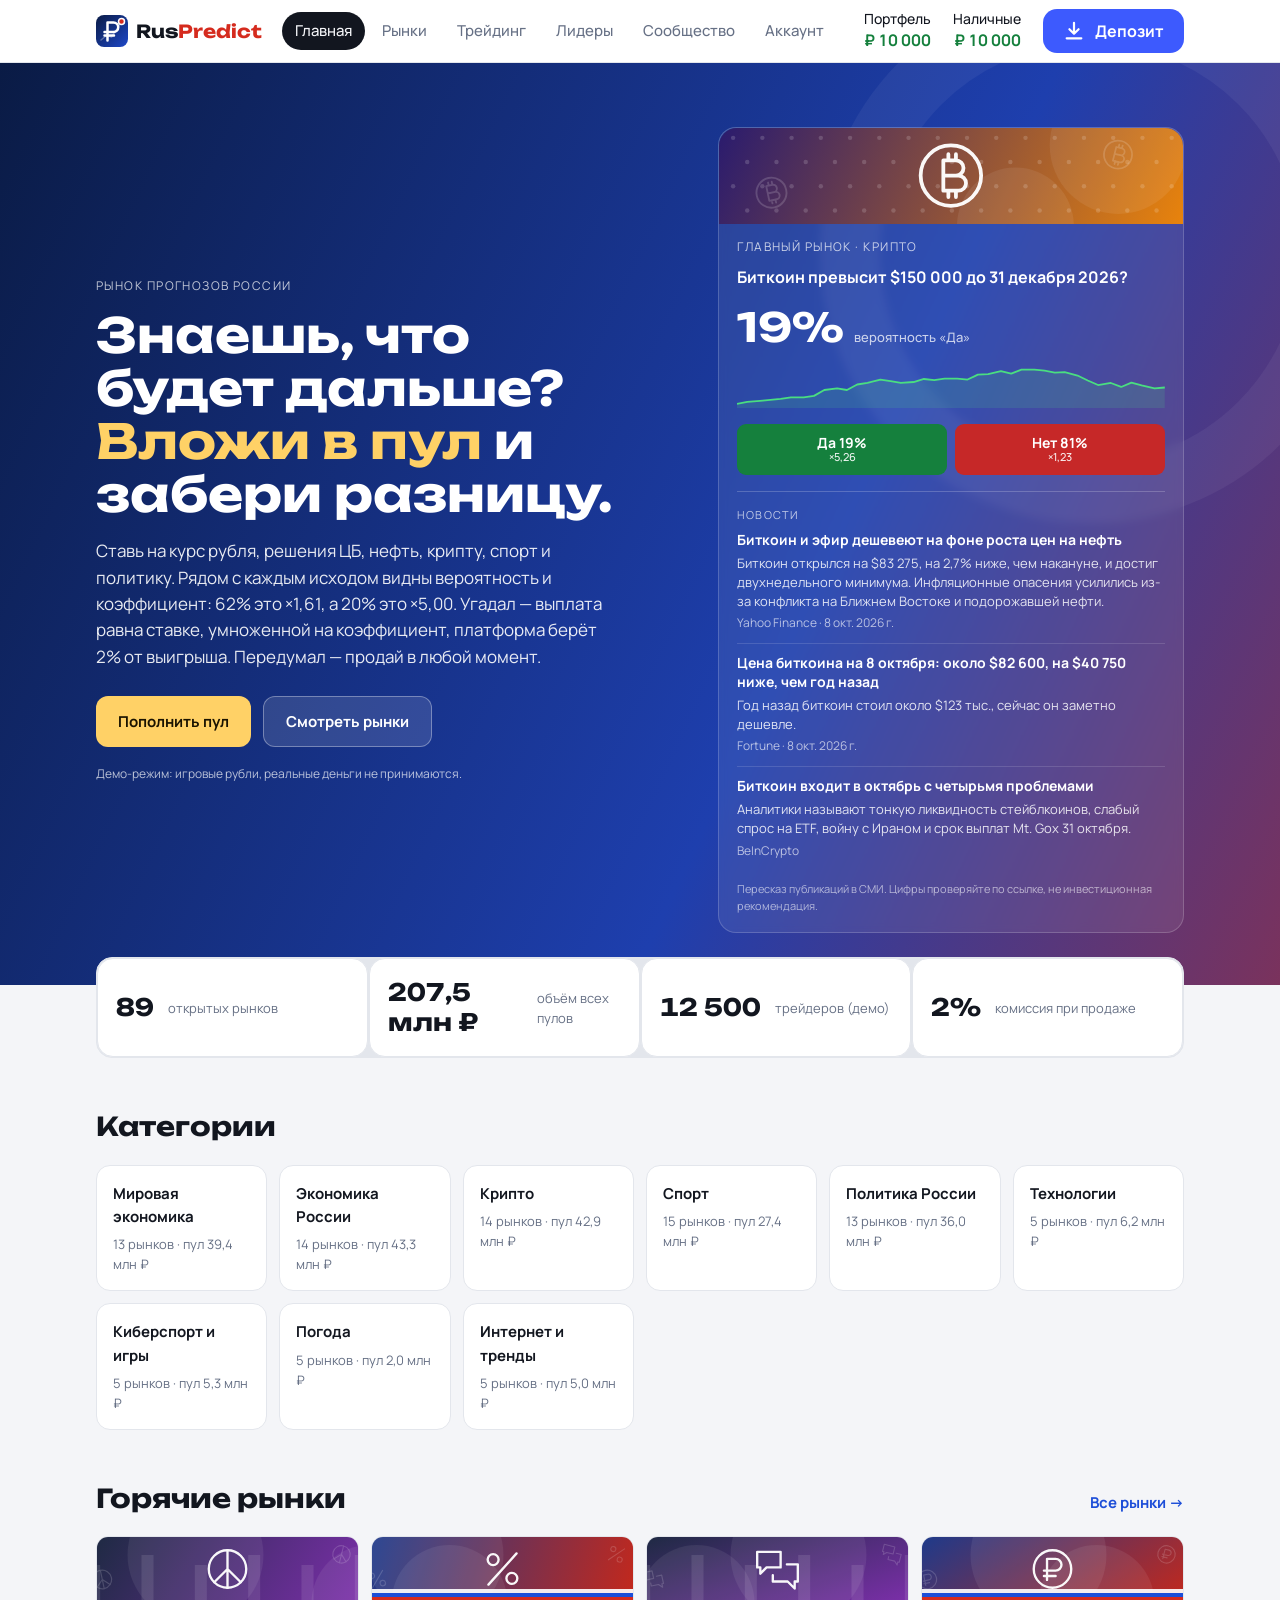
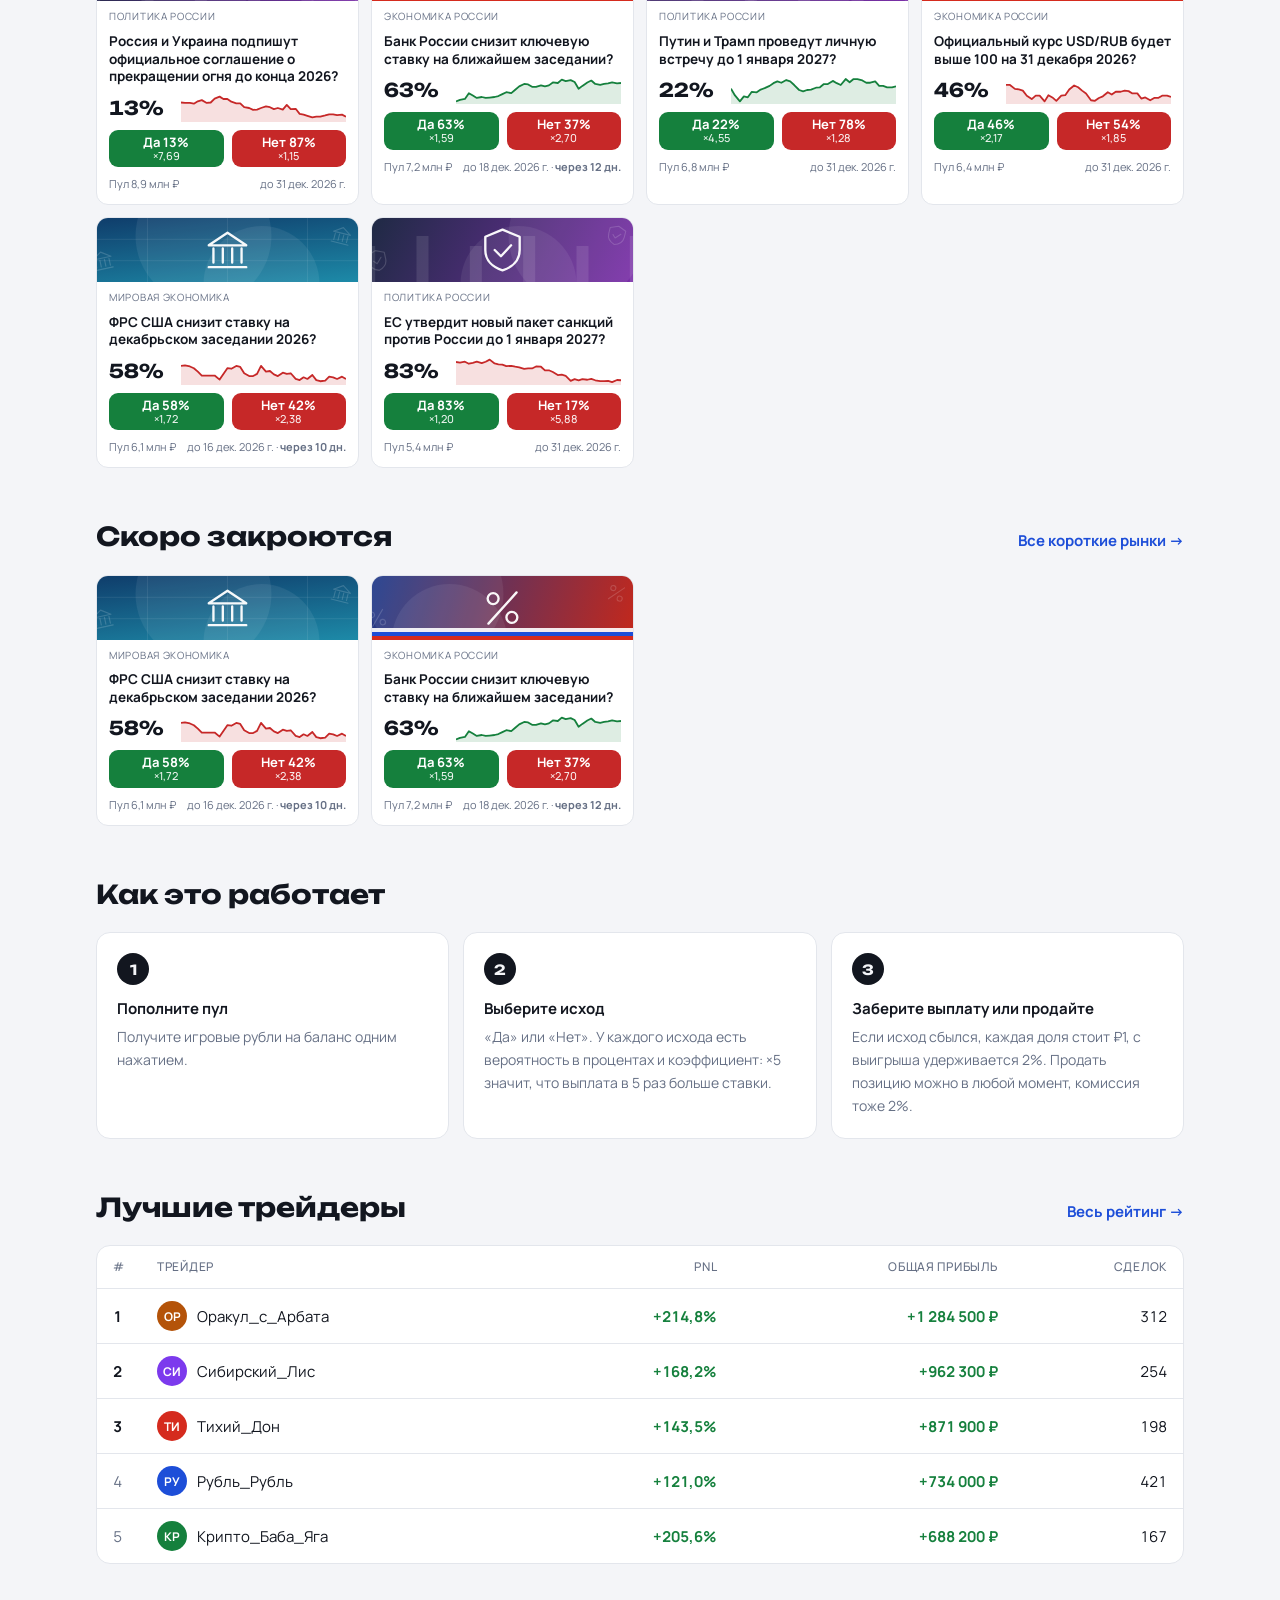
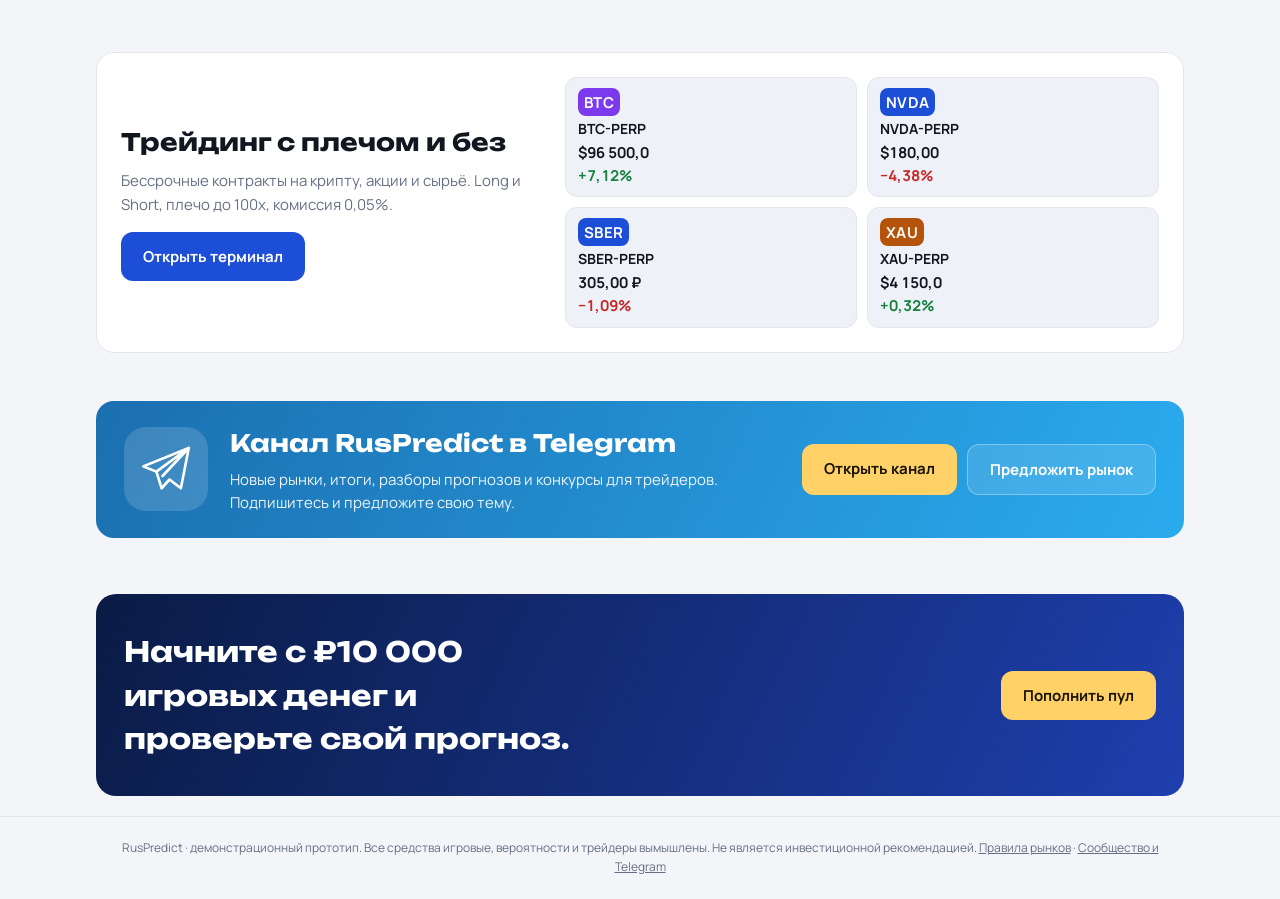
==== index.html @ 9a4bdf92 "Header: portfolio and cash stats with a blue Deposit button Co-Authored-By: Claude Sonnet 5.5 <norep" ====
<!doctype html>
<html lang="ru">
<head>
  <meta charset="utf-8">
  <meta name="viewport" content="width=device-width, initial-scale=1">
  <title>RusPredict — рынок прогнозов</title>
  <link rel="icon" type="image/svg+xml" href="assets/logo-mark.svg">
  <link rel="preconnect" href="https://fonts.googleapis.com">
  <link rel="stylesheet" href="https://fonts.googleapis.com/css2?family=Manrope:wght@400;500;700&family=Unbounded:wght@500;700&display=swap">
  <link rel="stylesheet" href="styles.css">
</head>
<body>
  <header class="topbar">
    <div class="wrap bar">
      <a class="logo" href="#home"><svg class="logo-svg" viewBox="0 0 64 64" aria-hidden="true"><defs><linearGradient id="lg1" x1="0" y1="0" x2="1" y2="1"><stop offset="0" stop-color="#0a1b45"/><stop offset="1" stop-color="#1e48c8"/></linearGradient></defs>   <rect width="64" height="64" rx="16" fill="url(#lg1)"/>   <path d="M10 50 22 40l9 4 11-16 9-15" fill="none" stroke="#fff" stroke-opacity=".3" stroke-width="3" stroke-linecap="round" stroke-linejoin="round"/>   <path d="M23 51V15h12a9.5 9.5 0 0 1 0 19H17M17 41h19" fill="none" stroke="#fff" stroke-width="5" stroke-linecap="round" stroke-linejoin="round"/>   <circle cx="51" cy="13" r="6" fill="#d52b1e" stroke="#fff" stroke-width="3"/></svg><span>Rus<b>Predict</b></span></a>
      <nav id="nav" class="nav" aria-label="Разделы">
        <a href="#home" data-r="home">Главная</a>
        <a href="#markets" data-r="markets">Рынки</a>
        <a href="#trade" data-r="trade">Трейдинг</a>
        <a href="#leaderboard" data-r="leaderboard">Лидеры</a>
        <a href="#community" data-r="community">Сообщество</a>
        <a href="#account" data-r="account">Аккаунт</a>
      </nav>
      <div class="wbox">
        <div class="wb wb-port"><small>Портфель</small><b id="portfolio">₽ 10 000</b></div>
        <div class="wb"><small>Наличные</small><b id="balance">₽ 10 000</b></div>
        <button class="dep-btn" id="wallet" title="Пополнить баланс: СБП или криптовалюта">
          <svg viewBox="0 0 24 24" width="22" height="22" fill="none" stroke="currentColor" stroke-width="2.4" stroke-linecap="round" stroke-linejoin="round" aria-hidden="true"><path d="M12 3v12m0 0-5-5m5 5 5-5M4 20h16"/></svg><span>Депозит</span>
        </button>
      </div>
    </div>
  </header>

  <main id="view"></main>

  <footer>
    <div class="wrap">RusPredict · демонстрационный прототип. Все средства игровые, вероятности и трейдеры вымышлены. Не является инвестиционной рекомендацией. <a href="#rules">Правила рынков</a> · <a href="#community">Сообщество и Telegram</a></div>
  </footer>

  <div id="modal" class="modal" hidden>
    <div class="sheet" role="dialog" aria-modal="true">
      <button class="close" id="close" aria-label="Закрыть">×</button>
      <div id="sheet-body"></div>
    </div>
  </div>
  <div id="confirm" class="modal over" hidden>
    <div class="sheet small" role="alertdialog" aria-modal="true" aria-labelledby="c-title">
      <h2 id="c-title"></h2>
      <dl id="c-rows" class="c-rows"></dl>
      <div class="c-actions">
        <button class="sbtn" id="c-no">Отмена</button>
        <button class="pbtn" id="c-yes">Подтвердить</button>
      </div>
    </div>
  </div>
  <div id="toast" class="toast" hidden></div>

  <script src="events.js"></script>
  <script src="rules.js"></script>
  <script src="art.js"></script>
  <script src="perps.js"></script>
  <script src="app.js"></script>
</body>
</html>
---- styles.css ----
:root{
  --bg:#f4f5f8; --card:#fff; --ink:#12161f; --muted:#667085; --line:#e3e6ec;
  --brand:#1d4ed8; --red:#d52b1e; --yes:#15803d; --no:#c62828; --soft:#eef1f7;
  --hero-a:#0a1b45; --hero-b:#1e3fae; --hero-c:#c3281c;
  --display:"Unbounded","Manrope",system-ui,sans-serif;
  --body:"Manrope",system-ui,-apple-system,"Segoe UI",Roboto,sans-serif;
}
@media (prefers-color-scheme: dark){
  :root:not([data-theme="light"]){--bg:#0d1017; --card:#161a23; --ink:#e9ecf2; --muted:#98a2b3; --line:#272d39; --brand:#7aa2ff; --yes:#3ddc84; --no:#ff7070; --soft:#1d2230; color-scheme:dark}
}
:root[data-theme="dark"]{--bg:#0d1017; --card:#161a23; --ink:#e9ecf2; --muted:#98a2b3; --line:#272d39; --brand:#7aa2ff; --yes:#3ddc84; --no:#ff7070; --soft:#1d2230; color-scheme:dark}

*{box-sizing:border-box}
body{margin:0;background:var(--bg);color:var(--ink);font:15px/1.55 var(--body)}
a{color:inherit}
.wrap{max-width:1120px;margin:0 auto;padding:0 16px}
h1,h2,h3{font-family:var(--display);text-wrap:balance;margin:0}

/* top bar */
.topbar{background:var(--card);border-bottom:1px solid var(--line);position:sticky;top:env(safe-area-inset-top,0px);z-index:10}
.bar{display:flex;align-items:center;gap:20px;height:62px}
.logo{font:700 18px var(--display);text-decoration:none;display:flex;align-items:center;gap:8px;white-space:nowrap}
.logo b{color:var(--red)}
.logo-mark{display:grid;place-items:center;width:30px;height:30px;border-radius:8px;color:#fff;font:700 15px var(--body);
  background:linear-gradient(#e8e8e8 0 33%,#1d4ed8 33% 66%,#d52b1e 66%);text-shadow:0 0 3px #000,0 0 2px #000}
.nav{display:flex;gap:4px;flex:1}
.nav a{text-decoration:none;padding:7px 13px;border-radius:99px;color:var(--muted);font-weight:500}
.nav a:hover{color:var(--ink)}
.nav a.on{background:var(--ink);color:var(--bg)}
.wbox{display:flex;align-items:center;gap:22px}
.wb{text-align:right;line-height:1.15}
.wb small{display:block;font-size:14px;font-weight:500;color:var(--ink)}
.wb b{display:block;margin-top:2px;font:700 16px var(--body);color:var(--yes);font-variant-numeric:tabular-nums;white-space:nowrap}
.dep-btn{display:flex;align-items:center;gap:10px;border:0;background:#3d5afe;color:#fff;padding:0 20px;height:44px;border-radius:14px;font:700 16px var(--body);cursor:pointer;white-space:nowrap}
.dep-btn:hover{background:#3351f0}
.dep-btn svg{flex:none}

/* hero */
.hero{background:linear-gradient(115deg,var(--hero-a) 0%,var(--hero-b) 62%,var(--hero-c) 130%);color:#fff;position:relative;overflow:hidden}
.hero::after{content:"";position:absolute;right:-80px;top:-80px;width:420px;height:420px;border-radius:50%;border:60px solid #ffffff0d}
.hero .wrap{position:relative;z-index:1;padding-block:64px 52px;display:grid;grid-template-columns:1.25fr 1fr;gap:40px;align-items:center}
.eyebrow{font-size:12px;letter-spacing:.12em;text-transform:uppercase;opacity:.75;margin-bottom:14px}
.hero h1{font-size:clamp(28px,4.6vw,48px);line-height:1.1;margin-bottom:18px}
.hero h1 em{font-style:normal;color:#ffd166}
.hero p.lead{font-size:17px;max-width:520px;opacity:.9;margin:0 0 26px}
.cta-row{display:flex;gap:12px;flex-wrap:wrap}
.cta{border:0;border-radius:12px;padding:14px 22px;font:700 15px var(--body);cursor:pointer;text-decoration:none;display:inline-block}
.cta.primary{background:#ffd166;color:#1a1300}
.cta.primary:hover{background:#ffdc8a}
.cta.ghost{background:#ffffff1f;color:#fff;border:1px solid #ffffff55}
.cta.ghost:hover{background:#ffffff33}
.demo-note{margin-top:18px;font-size:12px;opacity:.7}
.hero-card{background:#ffffff14;border:1px solid #ffffff2e;border-radius:18px;padding:18px;backdrop-filter:blur(4px)}
.hero-card .eyebrow{margin-bottom:10px}
.hero-card .q{font-weight:700;font-size:16px;line-height:1.35;margin-bottom:14px}
.hero-card .big{font:700 40px var(--display);display:flex;align-items:baseline;gap:10px}
.hero-card .big small{font:500 13px var(--body);opacity:.75}
.hero-card .track{height:8px;border-radius:99px;background:#ff7a7a66;margin:12px 0 16px;overflow:hidden}
.hero-card .fill{height:100%;background:#4ade80}
.hero-card .btns .btn{padding:11px}

.stats{display:grid;grid-template-columns:repeat(4,1fr);gap:1px;background:var(--line);border:1px solid var(--line);border-radius:16px;overflow:hidden;margin-top:-28px;position:relative;z-index:2}
.stat{background:var(--card);padding:18px 20px}
.stat b{display:block;font:700 22px var(--display);font-variant-numeric:tabular-nums}
.stat span{color:var(--muted);font-size:13px}

section.block{padding-top:48px}
.block-head{display:flex;justify-content:space-between;align-items:baseline;gap:12px;margin-bottom:18px;flex-wrap:wrap}
.block-head h2{font-size:clamp(20px,3vw,26px)}
.block-head a{color:var(--brand);text-decoration:none;font-weight:700}

.cats{display:grid;grid-template-columns:repeat(auto-fit,minmax(170px,1fr));gap:12px}
.cat-tile{background:var(--card);border:1px solid var(--line);border-radius:14px;padding:16px;text-decoration:none;display:flex;flex-direction:column;gap:6px}
.cat-tile:hover{border-color:var(--brand)}
.cat-tile b{font-size:15px}
.cat-tile span{color:var(--muted);font-size:13px}

.steps{display:grid;grid-template-columns:repeat(3,1fr);gap:14px;counter-reset:s}
.step{background:var(--card);border:1px solid var(--line);border-radius:14px;padding:20px;counter-increment:s}
.step::before{content:counter(s);display:grid;place-items:center;width:32px;height:32px;border-radius:50%;background:var(--ink);color:var(--bg);font:700 14px var(--display);margin-bottom:12px}
.step b{display:block;margin-bottom:4px}
.step span{color:var(--muted);font-size:14px}

.final{margin:56px 0 8px;border-radius:20px;padding:36px 28px;background:linear-gradient(115deg,var(--hero-a),var(--hero-b));color:#fff;display:flex;justify-content:space-between;align-items:center;gap:20px;flex-wrap:wrap}
.final h2{font-size:clamp(20px,3vw,28px);max-width:560px}

/* markets */
.page-title{padding:32px 0 4px;font-size:clamp(24px,4vw,34px)}
.page-sub{color:var(--muted);margin:6px 0 0}
.tabs{display:flex;gap:8px;overflow-x:auto;padding:18px 0 6px;scrollbar-width:none}
.tab{border:1px solid var(--line);background:var(--card);color:var(--ink);padding:8px 16px;border-radius:99px;cursor:pointer;font:500 14px var(--body);white-space:nowrap}
.tab.active{background:var(--ink);color:var(--bg);border-color:var(--ink)}
.toolbar{display:flex;justify-content:space-between;align-items:center;gap:12px;color:var(--muted);font-size:13px;margin:8px 0 12px;flex-wrap:wrap}
.toolbar .tools{display:flex;gap:8px;flex:1;justify-content:flex-end}
input,select,textarea{font:inherit;color:var(--ink)}
.field,select{padding:9px 12px;border-radius:10px;border:1px solid var(--line);background:var(--card)}
#search{min-width:0;flex:1;max-width:320px}
.grid{display:grid;grid-template-columns:repeat(auto-fill,minmax(320px,1fr));gap:14px;padding-bottom:40px}
.card{background:var(--card);border:1px solid var(--line);border-radius:14px;padding:16px;display:flex;flex-direction:column;gap:12px;cursor:pointer;transition:transform .12s,box-shadow .12s;min-width:0}
.card:hover{transform:translateY(-2px);box-shadow:0 6px 18px #0002}
.cat{font-size:11px;letter-spacing:.07em;text-transform:uppercase;color:var(--muted)}
.card h3{font:700 15px/1.35 var(--body)}
.meter{display:flex;align-items:center;gap:12px}
.pct{font:700 24px var(--display);min-width:78px;font-variant-numeric:tabular-nums}
.bar-track{flex:1;height:8px;border-radius:99px;background:color-mix(in srgb,var(--no) 38%,var(--line));overflow:hidden}
.bar-fill{height:100%;background:var(--yes)}
.btns{display:flex;gap:8px}
.btn{flex:1;border:0;border-radius:9px;padding:9px;font:700 14px var(--body);cursor:pointer;color:#fff}
.btn.yes{background:#15803d}.btn.no{background:#c62828}
.btn:hover{filter:brightness(1.1)}
.meta{display:flex;justify-content:space-between;gap:8px;font-size:12px;color:var(--muted)}
.empty{text-align:center;color:var(--muted);padding:40px}

/* leaderboard */
.table-wrap{overflow-x:auto;background:var(--card);border:1px solid var(--line);border-radius:14px;margin:18px 0 40px}
table{width:100%;border-collapse:collapse;min-width:560px}
th,td{padding:12px 16px;text-align:right;border-bottom:1px solid var(--line);font-variant-numeric:tabular-nums;white-space:nowrap}
th:nth-child(1),td:nth-child(1),th:nth-child(2),td:nth-child(2){text-align:left}
th{font-size:12px;letter-spacing:.06em;text-transform:uppercase;color:var(--muted);font-weight:500}
tr:last-child td{border-bottom:0}
tr.me td{background:color-mix(in srgb,var(--brand) 12%,var(--card));font-weight:700}
.rank{width:44px;color:var(--muted)}
.rank.top{color:var(--ink);font-weight:700}
.who{display:flex;align-items:center;gap:10px}
.pos{color:var(--yes);font-weight:700}.neg{color:var(--no);font-weight:700}
.avatar{display:grid;place-items:center;width:30px;height:30px;border-radius:50%;color:#fff;font:700 12px var(--body);flex:none}
.avatar.lg{width:72px;height:72px;font-size:26px}

/* account */
.acc{display:grid;grid-template-columns:1fr 1.2fr;gap:16px;padding:20px 0 40px}
.panel{background:var(--card);border:1px solid var(--line);border-radius:14px;padding:20px;min-width:0}
.panel h3{font:700 16px var(--display);margin-bottom:14px}
.profile-head{display:flex;gap:16px;align-items:center;margin-bottom:16px}
.profile-head b{font-size:18px;display:block}
.profile-head div span{color:var(--muted);font-size:14px}
label.l{display:block;font-size:13px;color:var(--muted);margin:12px 0 5px}
.field{width:100%}
textarea.field{resize:vertical;min-height:70px}
.swatches{display:flex;gap:8px;flex-wrap:wrap}
.swatch{width:30px;height:30px;border-radius:50%;border:3px solid var(--card);outline:2px solid var(--line);cursor:pointer;padding:0}
.swatch.on{outline-color:var(--ink)}
.row-actions{display:flex;gap:10px;margin-top:16px;flex-wrap:wrap}
.pbtn{border:0;border-radius:10px;background:var(--brand);color:#fff;padding:11px 18px;font:700 14px var(--body);cursor:pointer}
.sbtn{border:1px solid var(--line);border-radius:10px;background:none;color:var(--ink);padding:11px 18px;font:500 14px var(--body);cursor:pointer}
.sbtn.danger{color:var(--no)}
.kpis{display:grid;grid-template-columns:repeat(3,1fr);gap:10px;margin-bottom:18px}
.kpi{background:var(--soft);border-radius:12px;padding:12px 14px}
.kpi b{display:block;font:700 17px var(--display);font-variant-numeric:tabular-nums}
.kpi span{font-size:12px;color:var(--muted)}
.bets{display:flex;flex-direction:column;gap:10px}
.bet{border:1px solid var(--line);border-radius:12px;padding:12px 14px;display:flex;flex-direction:column;gap:6px}
.bet .t{font-weight:700;font-size:14px}
.bet .d{display:flex;justify-content:space-between;flex-wrap:wrap;gap:6px;font-size:13px;color:var(--muted)}
.tag{font-weight:700;font-size:12px;padding:2px 8px;border-radius:99px}
.tag.yes{background:color-mix(in srgb,var(--yes) 18%,transparent);color:var(--yes)}
.tag.no{background:color-mix(in srgb,var(--no) 18%,transparent);color:var(--no)}

/* modal */
.modal{position:fixed;inset:0;background:#000a;display:grid;place-items:center;padding:16px;z-index:30}
.modal[hidden]{display:none}
.sheet{background:var(--card);border-radius:16px;max-width:460px;width:100%;padding:24px;position:relative;max-height:92vh;overflow:auto}
.sheet h2{margin:6px 0 12px;font:700 18px/1.3 var(--body)}
.sheet p{color:var(--muted);margin:0 0 14px;font-size:14px}
.close{position:absolute;top:10px;right:14px;border:0;background:none;color:var(--muted);font-size:26px;cursor:pointer}
.seg{display:flex;gap:8px;margin-bottom:14px}
.seg button{flex:1;padding:10px;border-radius:9px;border:2px solid var(--line);background:none;color:var(--ink);font:700 14px var(--body);cursor:pointer}
.seg button.on.yes{border-color:var(--yes);color:var(--yes)}
.seg button.on.no{border-color:var(--no);color:var(--no)}
.chips{display:flex;gap:8px;flex-wrap:wrap;margin-bottom:12px}
.chip{border:1px solid var(--line);background:var(--soft);color:var(--ink);padding:7px 13px;border-radius:99px;cursor:pointer;font:500 14px var(--body)}
.chip:hover{border-color:var(--brand)}
.calc{display:flex;justify-content:space-between;gap:8px;font-size:13px;color:var(--muted);margin:10px 0 14px;flex-wrap:wrap}
.submit{width:100%;padding:13px;border:0;border-radius:10px;background:var(--brand);color:#fff;font:700 15px var(--body);cursor:pointer}
.msg{margin-top:10px;font-size:13px;color:var(--yes);min-height:18px}
.msg.err{color:var(--no)}
.toast{position:fixed;left:50%;bottom:calc(24px + env(safe-area-inset-bottom,0px));transform:translateX(-50%);background:var(--ink);color:var(--bg);padding:10px 18px;border-radius:99px;font-weight:500;z-index:40;max-width:90vw}
.toast[hidden]{display:none}
footer{border-top:1px solid var(--line);padding:22px 0;color:var(--muted);font-size:12px;text-align:center;margin-top:20px}

@media (max-width:860px){
  .hero .wrap{grid-template-columns:1fr;padding-block:44px 48px}
  .acc{grid-template-columns:1fr}
  .steps{grid-template-columns:1fr}
}
@media (max-width:640px){
  .bar{gap:10px}
  .nav{position:fixed;left:0;right:0;bottom:0;z-index:12;background:var(--card);border-top:1px solid var(--line);justify-content:space-around;padding:8px 8px calc(8px + env(safe-area-inset-bottom,0px))}
  .nav a{padding:6px 10px;font-size:13px}
  body{padding-bottom:64px}
  .logo{flex:1}
  .stats{grid-template-columns:repeat(2,1fr)}
  .grid{grid-template-columns:1fr}
  .kpis{grid-template-columns:1fr}
  .toast{bottom:calc(80px + env(safe-area-inset-bottom,0px))}
}

/* графики и продажа */
.spark-host{flex:1;min-width:0;height:34px}
.spark{width:100%;height:100%;display:block}
.spark .sl{fill:none;stroke-width:1.8;vector-effect:non-scaling-stroke;stroke-linejoin:round}
.spark.up .sl{stroke:var(--yes)}.spark.down .sl{stroke:var(--no)}
.spark .sa{stroke:none}
.spark.up .sa{fill:color-mix(in srgb,var(--yes) 14%,transparent)}.spark.down .sa{fill:color-mix(in srgb,var(--no) 14%,transparent)}
.hero-spark{height:44px;margin:12px 0 16px}
.hero-spark .spark.up .sl{stroke:#4ade80}.hero-spark .spark.down .sl{stroke:#ff8f8f}
.hero-spark .spark.up .sa{fill:#4ade8026}.hero-spark .spark.down .sa{fill:#ff8f8f26}
.hero-card .big .pct{font:700 40px var(--display);min-width:0}
.sheet{max-width:560px}
.chart-head{display:flex;justify-content:space-between;align-items:center;gap:10px;flex-wrap:wrap;margin-bottom:6px}
.chart-now{font:700 22px var(--display)}
.chart-delta{font-size:13px;font-weight:700;margin-left:6px}
.range{display:flex;gap:4px;background:var(--soft);border-radius:10px;padding:3px}
.range button{border:0;background:none;color:var(--muted);padding:5px 12px;border-radius:8px;font:700 13px var(--body);cursor:pointer}
.range button.on{background:var(--card);color:var(--ink);box-shadow:0 1px 3px #0003}
.chart{margin-bottom:14px;touch-action:pan-y}
.chart-svg{width:100%;height:auto;display:block;overflow:visible}
.chart-svg .gl{stroke:var(--line);stroke-width:1}
.chart-svg .tx{fill:var(--muted);font:11px var(--body)}
.chart-svg .cl{fill:none;stroke-width:2.2;stroke-linejoin:round;stroke-linecap:round}
.chart-svg.up .cl{stroke:var(--yes)}.chart-svg.down .cl{stroke:var(--no)}
.chart-svg.up .ca{fill:color-mix(in srgb,var(--yes) 13%,transparent)}.chart-svg.down .ca{fill:color-mix(in srgb,var(--no) 13%,transparent)}
.chart-svg .cross{stroke:var(--muted);stroke-width:1;stroke-dasharray:3 3}
.chart-svg .dot{fill:var(--card);stroke:var(--ink);stroke-width:2}
.chart-svg .tip{fill:var(--ink);font:700 12px var(--body);paint-order:stroke;stroke:var(--card);stroke-width:4px}
.chart-svg [hidden]{display:none}
.fee-note{font-size:12px;margin:12px 0 0}
.pos-title{font:700 14px var(--display);margin:18px 0 10px}
.pos-row{display:grid;grid-template-columns:1fr auto;gap:4px 12px;align-items:center;border:1px solid var(--line);border-radius:12px;padding:10px 12px;margin-bottom:8px}
.bet .pos-row{border:0;padding:0;margin:0}
.pos-main{display:flex;gap:10px;align-items:center;flex-wrap:wrap;font-size:14px}
.pos-note{grid-column:1/-1;font-size:12px;color:var(--muted)}
.sell{border:1px solid var(--no);background:none;color:var(--no);padding:8px 14px;border-radius:9px;font:700 13px var(--body);cursor:pointer;white-space:nowrap}
.sell:hover{background:color-mix(in srgb,var(--no) 12%,transparent)}
.kpis{grid-template-columns:repeat(auto-fit,minmax(130px,1fr))}
.hero-card .track{display:none}

/* подтверждение */
.modal.over{z-index:50}
.sheet.small{max-width:420px}
.c-rows{margin:0 0 18px;display:flex;flex-direction:column;gap:2px}
.c-rows div{display:flex;justify-content:space-between;gap:16px;padding:8px 0;border-bottom:1px solid var(--line);font-size:14px}
.c-rows dt{color:var(--muted);flex:none}
.c-rows dd{margin:0;text-align:right;min-width:0;overflow-wrap:anywhere}
.c-actions{display:flex;gap:10px}
.c-actions .sbtn,.c-actions .pbtn{flex:1}
.pbtn.danger-fill{background:var(--no);color:#fff}

/* баннеры */
.banner{height:110px;overflow:hidden;position:relative;flex:none}
.banner svg{width:100%;height:100%;display:block}
.card{overflow:hidden}
.card .banner{margin:-16px -16px 0;width:calc(100% + 32px)}
.hero-card .banner{margin:-18px -18px 14px;width:calc(100% + 36px);border-radius:18px 18px 0 0;height:96px}
.sheet .banner.in-modal{margin:-24px -24px 16px;width:calc(100% + 48px);height:120px}
.sheet .close{z-index:2;color:#fff;background:#0006;border-radius:50%;width:32px;height:32px;top:12px;right:12px;line-height:1;font-size:22px;padding:0}

/* вероятность и влияние ставки */
.probbar{margin:0 0 12px}
.pbar{height:8px;border-radius:99px;background:color-mix(in srgb,var(--no) 40%,var(--line));overflow:hidden}
.pbar div{height:100%;background:var(--yes);transition:width .3s}
.pleg{display:flex;justify-content:space-between;font-size:12px;font-weight:700;margin-top:5px}
.pleg span:first-child{color:var(--yes)}.pleg span:last-child{color:var(--no)}
.impact{display:flex;flex-direction:column;gap:6px;margin:12px 0 14px;font-size:13px;min-height:0}
.impact div{display:flex;justify-content:space-between;gap:14px}
.impact span{color:var(--muted)}
.impact b{text-align:right;font-variant-numeric:tabular-nums}

/* сообщество */
.tg{background:linear-gradient(115deg,#1b6fb0,#2aabee);color:#fff;border-radius:18px;padding:24px 28px;display:flex;align-items:center;gap:22px;flex-wrap:wrap}
.tg-icon{flex:none;display:grid;place-items:center;width:84px;height:84px;border-radius:22px;background:#ffffff26}
.tg-text{flex:1;min-width:220px}
.tg-text h2{font-size:clamp(18px,2.6vw,24px);margin-bottom:6px}
.tg-text p{margin:0;opacity:.92;max-width:520px}
.tg-actions{display:flex;gap:10px;flex-wrap:wrap}
.ideas{display:flex;flex-direction:column;gap:10px}
.idea{display:flex;gap:14px;border:1px solid var(--line);border-radius:12px;padding:12px 14px}
.vote{flex:none;display:flex;flex-direction:column;align-items:center;justify-content:center;gap:2px;width:52px;border:1px solid var(--line);background:var(--soft);color:var(--ink);border-radius:10px;cursor:pointer;font:700 14px var(--body)}
.vote span{font-size:11px;color:var(--muted)}
.vote.on{border-color:var(--brand);background:color-mix(in srgb,var(--brand) 14%,var(--card))}
.vote.on span{color:var(--brand)}
.idea-body{min-width:0;display:flex;flex-direction:column;gap:6px}
.idea-body h3{font:700 15px/1.35 var(--body)}
.idea-body p{margin:0;font-size:13px;color:var(--muted)}
.idea-meta{display:flex;gap:8px;flex-wrap:wrap;align-items:center;font-size:12px;color:var(--muted)}
.tag-cat{background:var(--soft);padding:2px 9px;border-radius:99px}
.tag-own{background:color-mix(in srgb,var(--brand) 16%,transparent);color:var(--brand);font-weight:700;padding:2px 9px;border-radius:99px}
.sbtn.small{padding:6px 12px;font-size:13px;align-self:flex-start}
@media (max-width:860px){.acc[style]{grid-template-columns:1fr !important}}
@media (max-width:640px){.nav a{padding:6px 7px;font-size:12px}}

/* история сделок */
.tx-sum{margin:0 0 8px;font-size:13px}
.tx-scroll{max-height:280px;overflow:auto;border:1px solid var(--line);border-radius:12px}
.tx{width:100%;min-width:400px;border-collapse:collapse;font-size:13px}
.tx th,.tx td{padding:8px 10px;border-bottom:1px solid var(--line);text-align:right;white-space:nowrap;font-variant-numeric:tabular-nums}
.tx th:nth-child(-n+3),.tx td:nth-child(-n+3){text-align:left}
.tx th{position:sticky;top:0;background:var(--card);font-size:11px;letter-spacing:.05em;text-transform:uppercase;color:var(--muted);font-weight:500}
.tx tr:last-child td{border-bottom:0}
.tx td small{display:block;color:var(--muted);font-size:11px}
.tx-when{display:block}
.tx .avatar{width:22px;height:22px;font-size:9px}
.tx-nick{max-width:95px;display:inline-block;vertical-align:middle;overflow:hidden;text-overflow:ellipsis}
.tx .tag{font-size:11px}

/* логотип */
.logo-svg{width:32px;height:32px;flex:none;display:block}

/* трейдинг */
.trade{display:grid;grid-template-columns:270px 1fr;gap:16px;margin-top:20px;align-items:start}
.assets{padding:14px}
.alist{display:flex;flex-direction:column;gap:6px}
.arow{display:flex;align-items:center;gap:10px;border:1px solid transparent;background:none;color:var(--ink);border-radius:12px;padding:8px 10px;cursor:pointer;text-align:left;font:inherit;width:100%}
.arow:hover{background:var(--soft)}
.arow.on{background:var(--soft);border-color:var(--line)}
.ainfo{display:flex;flex-direction:column;min-width:0;flex:1;line-height:1.25}
.ainfo b{font-size:14px}.ainfo small{color:var(--muted);font-size:12px}
.aprice{display:flex;flex-direction:column;align-items:flex-end;line-height:1.25;font-variant-numeric:tabular-nums}
.aprice b{font-size:13px}.aprice small{font-size:12px;font-weight:700}
.abadge{display:grid;place-items:center;flex:none;min-width:38px;height:28px;padding:0 6px;border-radius:8px;color:#fff;font:700 10px var(--body);letter-spacing:.02em}
.c-crypto{background:#7c3aed}.c-stock{background:#1d4ed8}.c-commodity{background:#b45309}
.tmain{display:grid;grid-template-columns:1.6fr 1fr;gap:16px;min-width:0;align-items:start}
.tmain>.panel{min-width:0}
.th{display:flex;justify-content:space-between;align-items:flex-start;gap:12px;flex-wrap:wrap;margin-bottom:10px}
.th-sym{display:flex;align-items:center;gap:10px;flex-wrap:wrap}
.th-sym h2{font:700 20px var(--display)}
.th-name{color:var(--muted);font-size:13px;margin-top:4px}
.th-r{display:flex;flex-direction:column;align-items:flex-end;font-variant-numeric:tabular-nums}
.th-r b{font:700 22px var(--display)}
.th-r span{font-size:13px;color:var(--muted)}
.tchart .range{margin-bottom:8px;display:inline-flex}
.t-stats{display:flex;gap:18px;flex-wrap:wrap;font-size:13px;color:var(--muted)}
.t-stats b{color:var(--ink)}
.chart-svg .m-entry{stroke:var(--muted);stroke-width:1;stroke-dasharray:5 4}
.chart-svg .m-liq{stroke:var(--no);stroke-width:1;stroke-dasharray:2 3}
.chart-svg .mk{font:700 10px var(--body);stroke:none}
.chart-svg text.m-entry{fill:var(--muted)}.chart-svg text.m-liq{fill:var(--no)}
.lev{width:100%;accent-color:var(--brand)}
.chip.on{background:var(--ink);color:var(--bg);border-color:var(--ink)}
.submit.long{background:#15803d}.submit.short{background:#c62828}
.ptable{min-width:620px}
.ptable td small{display:block;color:var(--muted);font-size:11px;font-weight:500}
.ptable td{text-align:right}.ptable th{text-align:right}
.ptable th:first-child,.ptable td:first-child{text-align:left}
.ptable .who{gap:10px}
.promo-trade{display:grid;grid-template-columns:1fr 1.4fr;gap:20px;align-items:center;background:var(--card);border:1px solid var(--line);border-radius:18px;padding:24px}
.pt-text h2{font-size:clamp(18px,2.6vw,24px);margin-bottom:8px}
.pt-text p{margin:0 0 16px;color:var(--muted)}
.pt-text .cta.primary{background:var(--brand);color:#fff}
.pt-tiles{display:grid;grid-template-columns:repeat(2,1fr);gap:10px}
.pt-tile{display:grid;grid-template-columns:auto 1fr;grid-template-rows:auto auto;gap:2px 10px;align-items:center;border:1px solid var(--line);border-radius:12px;padding:10px 12px;text-decoration:none;background:var(--soft)}
.pt-tile b{font-size:14px}.pt-tile span{grid-column:1/-1;font:700 15px var(--body);font-variant-numeric:tabular-nums}
.pt-tile small{grid-column:1/-1;font-weight:700}
@media (max-width:1100px){.tmain{grid-template-columns:1fr}}
@media (max-width:860px){.trade{grid-template-columns:1fr}.promo-trade{grid-template-columns:1fr}}
@media (max-width:640px){.nav a{padding:6px 5px;font-size:11px}}
.pt-tile .abadge{justify-self:start}

/* стоп-лосс и тейк-профит */
.tpsl{margin-top:4px}
.opt{color:var(--muted);font-size:12px;margin-left:4px}
.chip-note{align-self:center;font-size:12px;color:var(--muted)}
.chart-svg .m-tp{stroke:var(--yes);stroke-width:1;stroke-dasharray:6 3}
.chart-svg .m-sl{stroke:#d97706;stroke-width:1;stroke-dasharray:6 3}
.chart-svg text.m-tp{fill:var(--yes)}.chart-svg text.m-sl{fill:#d97706}
.pp-tpsl span{display:block;font-size:12px;font-weight:700;white-space:nowrap}
.muted{color:var(--muted)}
.pbtns{display:inline-flex;gap:8px;justify-content:flex-end}
.ptable{min-width:760px}
.fee-note.warn{color:var(--no);font-weight:700}

/* все сделки аккаунта */
.acc-tx{min-width:760px}
.acc-tx th,.acc-tx td{text-align:left;white-space:nowrap}
.acc-tx th:nth-child(n+5),.acc-tx td:nth-child(n+5){text-align:right}
.acc-tx td small{display:block;color:var(--muted);font-size:11px}
.acc-tx td.ev{white-space:normal;min-width:220px;max-width:340px}
.acc-tx .tag{font-size:11px}

/* бейдж источника цены */
.lv{display:inline-block;font:700 10px var(--body);padding:1px 6px;border-radius:99px;background:var(--soft);color:var(--muted);vertical-align:middle;letter-spacing:.03em}
.lv.on{background:color-mix(in srgb,var(--yes) 18%,transparent);color:var(--yes)}
.t-src{margin-top:8px;font-size:12px;color:var(--muted)}

/* Polymarket */
.cat{display:flex;justify-content:space-between;align-items:center;gap:8px}
.pm{font:700 10px var(--body);letter-spacing:.02em;text-transform:none;padding:2px 8px;border-radius:99px;background:color-mix(in srgb,var(--brand) 14%,transparent);color:var(--brand)}
.poly-note{font-size:12px;color:var(--muted);margin:-4px 0 12px}
.poly-note a{color:var(--brand)}

/* статус источников */
.feeds td.fe{white-space:normal;min-width:260px;text-align:left}
.feeds td.fe small{display:block;color:var(--muted);font-weight:500;margin-top:2px}
.feeds td,.feeds th{text-align:left}
#t-feeds summary{list-style:revert}

/* завершение рынка */
.resolved{padding:10px 12px;border-radius:10px;background:var(--soft);font-weight:700;font-size:13px;text-align:center}
.resolved-note{margin:0 0 12px;padding:12px 14px;border-radius:10px;background:color-mix(in srgb,var(--brand) 12%,var(--card));font-size:14px}
.demo-resolve{margin:14px 0;border:1px dashed var(--line);border-radius:12px;padding:10px 12px;font-size:13px}
.demo-resolve summary{cursor:pointer;color:var(--muted);font-weight:700}
.demo-resolve p{color:var(--muted);margin:8px 0 10px}

/* компактные карточки рынков */
.grid{grid-template-columns:repeat(auto-fill,minmax(250px,1fr));gap:12px}
.card{padding:12px;gap:8px;border-radius:12px}
.card .banner{margin:-12px -12px 0;width:calc(100% + 24px);height:64px}
.card h3{font-size:13.5px;line-height:1.3}
.card .cat{font-size:10px}
.card .pct{font-size:19px;min-width:60px}
.card .spark-host{height:28px}
.card .btn{padding:7px;font-size:13px}
.card .meta{font-size:11px}
.card .resolved{padding:7px 10px;font-size:12px}
.card .pm{font-size:9px;padding:1px 6px}

/* похожие рынки и другие активы */
.similar{display:flex;flex-direction:column;gap:8px;margin-bottom:6px}
.sim{display:grid;grid-template-columns:96px 1fr auto;gap:10px;align-items:center;text-align:left;width:100%;border:1px solid var(--line);background:var(--card);color:var(--ink);border-radius:10px;padding:0;overflow:hidden;cursor:pointer;font:inherit}
.sim:hover{border-color:var(--brand)}
.sim .banner{height:56px;margin:0}
.sim-body{display:flex;flex-direction:column;gap:2px;min-width:0;padding:6px 0}
.sim-body b{font-size:13px;line-height:1.3}
.sim-body small{color:var(--muted);font-size:11px}
.sim-pct{padding:0 12px;font:700 15px var(--display)}
.tsugg{grid-column:1/-1}
.tsugg h3{margin-bottom:10px}
.sugg{display:grid;grid-template-columns:repeat(auto-fit,minmax(220px,1fr));gap:8px}
.sg{display:flex;align-items:center;gap:10px;border:1px solid var(--line);background:var(--card);color:var(--ink);border-radius:12px;padding:10px 12px;cursor:pointer;text-align:left;font:inherit}
.sg:hover{border-color:var(--brand);background:var(--soft)}
.sg-info{display:flex;flex-direction:column;min-width:0;flex:1;line-height:1.25}
.sg-info b{font-size:13px}.sg-info small{color:var(--muted);font-size:11px}
.sg-pr{display:flex;flex-direction:column;align-items:flex-end;font-variant-numeric:tabular-nums;line-height:1.25}
.sg-pr b{font-size:13px}.sg-pr small{font-size:12px;font-weight:700}
@media (max-width:640px){.grid{grid-template-columns:1fr}.sim{grid-template-columns:72px 1fr auto}.sim .banner{height:52px}}

/* правила рынков */
.rules{margin:6px 0 4px}
.rules-dl{margin:0 0 8px;display:flex;flex-direction:column;gap:6px}
.rules-dl div{display:grid;grid-template-columns:130px 1fr;gap:10px;font-size:13px;padding:7px 0;border-bottom:1px solid var(--line)}
.rules-dl dt{color:var(--muted)}
.rules-dl dd{margin:0}
.rules-gen{margin:8px 0;font-size:13px}
.rules-gen summary{cursor:pointer;font-weight:700;color:var(--brand)}
.rules-gen ol,.rules-list{margin:10px 0 0;padding-left:20px;display:flex;flex-direction:column;gap:8px;font-size:14px}
.rules .fee-note a,.rules-list a{color:var(--brand)}
@media (max-width:560px){.rules-dl div{grid-template-columns:1fr;gap:2px}}
.cats-top{padding-top:28px}

/* вероятность и коэффициент */
.btn{display:flex;flex-direction:column;align-items:center;justify-content:center;line-height:1.15}
.btn small{font-size:11px;font-weight:500;opacity:.92}
.card .btn{padding:5px 6px}
.seg button{line-height:1.2}
.sim-pct{display:flex;flex-direction:column;align-items:flex-end;line-height:1.1}
.sim-pct small{font:500 11px var(--body);color:var(--muted)}
.coef-note{margin:0 0 8px;font-size:12px;color:var(--muted)}

/* полноэкранный рынок */
#modal.fs{display:block;padding:0;background:var(--bg);overflow-y:auto}
#modal.fs[hidden]{display:none}
#modal.fs .sheet{max-width:1240px;width:100%;min-height:100%;margin:0 auto;border-radius:0;background:transparent;padding:16px clamp(16px,3vw,40px) 70px;max-height:none;overflow:visible}
#modal.fs .close{display:none}
.fs-top{display:flex;align-items:center;gap:14px;margin-bottom:14px}
.fs-back{border:1px solid var(--line);background:var(--card);color:var(--ink);padding:9px 16px;border-radius:99px;font:700 14px var(--body);cursor:pointer}
.fs-back:hover{border-color:var(--brand)}
.fs-id{color:var(--muted);font-size:13px}
#modal.fs .sheet .banner.in-modal{margin:0 0 16px;width:100%;height:150px;border-radius:16px}
.fs-head{margin-bottom:18px}
.fs-head h2{font:700 clamp(20px,3vw,30px)/1.25 var(--display);margin:6px 0 8px}
.fs-head p{margin:0;color:var(--muted)}
.fs-grid{display:grid;grid-template-columns:minmax(0,1fr) 400px;gap:24px;align-items:start}
.fs-main{min-width:0}
.fs-side{position:sticky;top:12px;display:flex;flex-direction:column;gap:12px;background:var(--card);border:1px solid var(--line);border-radius:16px;padding:18px;min-width:0}
.fs-side:empty{display:none}
@media (max-width:980px){.fs-grid{grid-template-columns:1fr}.fs-side{position:static;order:-1}}

/* чат */
.chat{margin:18px 0 6px}
.chat-list{height:260px;overflow-y:auto;border:1px solid var(--line);border-radius:12px;padding:10px 12px;display:flex;flex-direction:column;gap:10px;background:var(--card)}
.cm{display:flex;gap:10px;align-items:flex-start;font-size:14px}
.cm .avatar{width:26px;height:26px;font-size:10px}
.cm b{font-size:13px}
.cm small{color:var(--muted);font-size:11px;margin-left:8px}
.cm p{margin:2px 0 0;overflow-wrap:anywhere}
.cm.own b{color:var(--brand)}
.chat-form{display:flex;gap:8px;margin-top:8px}
.chat-form .field{flex:1;min-width:0}
.tchat{grid-column:1/-1}
.tchat .chat{margin:0}


/* тезис главного рынка */
.thesis{margin-top:16px;padding-top:14px;border-top:1px solid #ffffff33;font-size:14px}
.ths-label{font-size:11px;letter-spacing:.1em;text-transform:uppercase;opacity:.7;margin-bottom:6px}
.ths-note{display:block;margin-top:10px;opacity:.6;font-size:11px}
.news-item{display:block;padding:10px 0;border-top:1px solid #ffffff22;color:#fff;text-decoration:none}
.news-item:first-of-type{border-top:0;padding-top:2px}
.news-item b{display:block;font-size:14px;line-height:1.35}
.news-item span{display:block;margin-top:4px;font-size:13px;line-height:1.45;opacity:.85}
.news-item small{display:block;margin-top:4px;font-size:12px;opacity:.65}
.news-item:hover b{text-decoration:underline}

/* пополнение (демо) */
.dp-tabs{display:grid;grid-template-columns:1fr 1fr;gap:8px;margin:14px 0 6px}
.dp-tabs button{text-align:left;padding:10px 12px;border:1.5px solid var(--line);border-radius:12px;background:var(--card);cursor:pointer;font:inherit;color:inherit}
.dp-tabs button b{display:block;font-size:14px}
.dp-tabs button small{display:block;font-size:11px;opacity:.65;margin-top:2px}
.dp-tabs button.on{border-color:var(--brand);background:var(--soft)}
.dp-l{display:block;font-size:12px;font-weight:700;margin:12px 0 6px;opacity:.75}
#dep-root select.field{width:100%}
#dep-root .chip.on{background:var(--brand);color:var(--bg);border-color:var(--brand)}
.dp-sum{display:flex;justify-content:space-between;align-items:baseline;gap:12px;margin:14px 0;padding:12px 14px;border-radius:12px;background:var(--soft);font-size:13px}
.dp-sum b{font-size:17px;white-space:nowrap}
.dp-fine{display:block;margin-top:10px;font-size:11px;opacity:.6}
.dp-pay{display:flex;gap:16px;align-items:center;margin:14px 0}
.dp-qr{width:132px;height:132px;flex:none;border:1px solid var(--line);border-radius:10px}
.dp-det{flex:1;min-width:0;display:grid;gap:8px;font-size:13px}
.dp-det div{display:flex;justify-content:space-between;gap:10px}
.dp-det span{opacity:.65}
.dp-det b{text-align:right;overflow-wrap:anywhere}
.dp-steps{margin:0 0 12px;padding-left:20px;font-size:13px;line-height:1.55}
.dp-addr{display:grid;gap:4px;margin:8px 0;padding:10px 12px;border-radius:12px;background:var(--soft);font-size:12px}
.dp-addr span{opacity:.65}
.dp-addr code{font-size:12px;overflow-wrap:anywhere}
.dp-addr .chip{justify-self:start;margin-top:4px}
#dep-root .dp-warn{margin:10px 0;padding:10px 12px;border-radius:12px;background:#fff4e5;color:#7a3f00;font-size:12px;line-height:1.45}
.dp-status{display:flex;align-items:center;gap:10px;margin:14px 0 8px;font-size:13px}
.dp-dot{width:9px;height:9px;border-radius:50%;background:#f59e0b;animation:dppulse 1.2s infinite}
@keyframes dppulse{50%{opacity:.3}}
.dp-bar{height:6px;border-radius:6px;background:var(--line);overflow:hidden;margin-bottom:10px}
.dp-bar i{display:block;height:100%;width:0;background:#16a34a;transition:width .3s}
.dp-ok{text-align:center;padding:10px 0}
.dp-check{width:56px;height:56px;margin:0 auto 10px;border-radius:50%;background:#16a34a;color:#fff;font-size:30px;line-height:56px}
.dp-ok h3{margin:0 0 6px}
.dp-ok p{margin:0 0 14px;font-size:13px;opacity:.8}
.dp-hist{display:grid;gap:6px;margin-bottom:18px}
.dp-row{display:grid;grid-template-columns:auto 1fr auto auto;gap:10px;align-items:center;padding:8px 12px;border-radius:10px;background:var(--soft);font-size:13px}
.dp-mth{padding:2px 8px;border-radius:20px;font-size:11px;font-weight:700;background:#dbeafe;color:#1e40af}
.dp-mth.crypto{background:#fef3c7;color:#92400e}
.dp-via small{display:block;font-size:11px;opacity:.6}
.dp-when{font-size:12px;opacity:.6}
@media(max-width:520px){.dp-pay{flex-direction:column;align-items:stretch}.dp-qr{align-self:center}.dp-row{grid-template-columns:auto 1fr auto}.dp-when{display:none}}
.dp-ic{display:inline-flex;align-items:center;justify-content:center;flex:none;border-radius:50%;line-height:1;overflow:hidden}
.dp-tabs button{display:flex;align-items:center;gap:10px}
.dp-tabs button span{min-width:0}
.dp-tabs .dp-ic{border-radius:11px}
.dp-banks{display:grid;grid-template-columns:repeat(4,1fr);gap:8px}
.dp-bank{display:flex;flex-direction:column;align-items:center;gap:5px;padding:9px 4px;border:1.5px solid var(--line);border-radius:12px;background:var(--card);cursor:pointer;color:inherit;font:inherit}
.dp-bank small{font-size:11px;line-height:1.15;text-align:center}
.dp-bank.on{border-color:var(--brand);background:var(--soft)}
.dp-coin{display:inline-flex;align-items:center;gap:6px;padding-left:5px}
.dp-inl{display:inline-flex;align-items:center;gap:6px;justify-content:flex-end}
.dp-hero{display:flex;align-items:center;gap:14px;margin:14px 0 4px;padding:10px 16px;border-radius:14px;color:#fff;overflow:hidden}
.dp-hero svg{width:120px;height:77px;flex:none}
.dp-hero b{display:block;font-size:17px}
.dp-hero span{display:block;margin-top:3px;font-size:12px;opacity:.85;overflow-wrap:anywhere}
.dp-conf{display:block;width:100%;max-width:260px;margin:0 auto -8px}
.dp-check{animation:dppop .4s ease-out}
@keyframes dppop{from{transform:scale(.3);opacity:0}}
.dp-row .dp-ic{border-radius:10px}
@media(max-width:520px){.dp-banks{grid-template-columns:repeat(4,1fr);gap:6px}.dp-hero svg{width:96px;height:62px}}
/* наличные и деньги в игре */
.acc-stats{display:grid;grid-template-columns:1fr 1fr;gap:12px;margin:18px 0 16px}
.stat{display:flex;align-items:center;gap:14px;padding:16px 18px;border-radius:16px;background:var(--card);border:1px solid var(--line)}
.stat.cash{border-color:var(--brand)}
.stat > div{flex:1;min-width:0}
.stat small{display:block;font-size:12px;color:var(--muted);font-weight:700;letter-spacing:.02em}
.stat b{display:block;margin:2px 0 3px;font:700 24px var(--display);font-variant-numeric:tabular-nums}
.stat em{display:block;font-style:normal;font-size:12px;color:var(--muted);line-height:1.4}
.stat .pbtn{flex:none;padding:9px 16px}
.stat-ic{flex:none}
.stat-bar{grid-column:1/-1}
.stat-bar-t{display:flex;justify-content:space-between;gap:10px;flex-wrap:wrap;font-size:12px;color:var(--muted);margin-bottom:6px}
.stat-bar-t b{color:var(--ink)}
.stat-bar-b{height:8px;border-radius:8px;background:var(--soft);overflow:hidden;border:1px solid var(--line)}
.stat-bar-b i{display:block;height:100%;background:var(--brand);border-radius:8px}
@media(max-width:720px){.acc-stats{grid-template-columns:1fr}.stat .pbtn{padding:8px 12px}}

@media(max-width:1180px){.wbox{gap:16px}.wb-port{display:none}}
@media(max-width:640px){.wb small{font-size:12px}.wb b{font-size:14px}.dep-btn{padding:0 12px;height:40px;font-size:14px;gap:6px;border-radius:12px}.dep-btn svg{width:18px;height:18px}}
@media(max-width:400px){.dep-btn span{display:none}.dep-btn{padding:0 11px}}
@media(max-width:900px) and (min-width:641px){.bar{gap:10px}.nav{gap:0}.nav a{padding:6px 8px;font-size:13px}.logo span{display:none}.wbox{gap:10px}.dep-btn{padding:0 12px}}
@media(max-width:720px) and (min-width:641px){.dep-btn span{display:none}.dep-btn{padding:0 11px}.nav a{padding:6px 6px}}
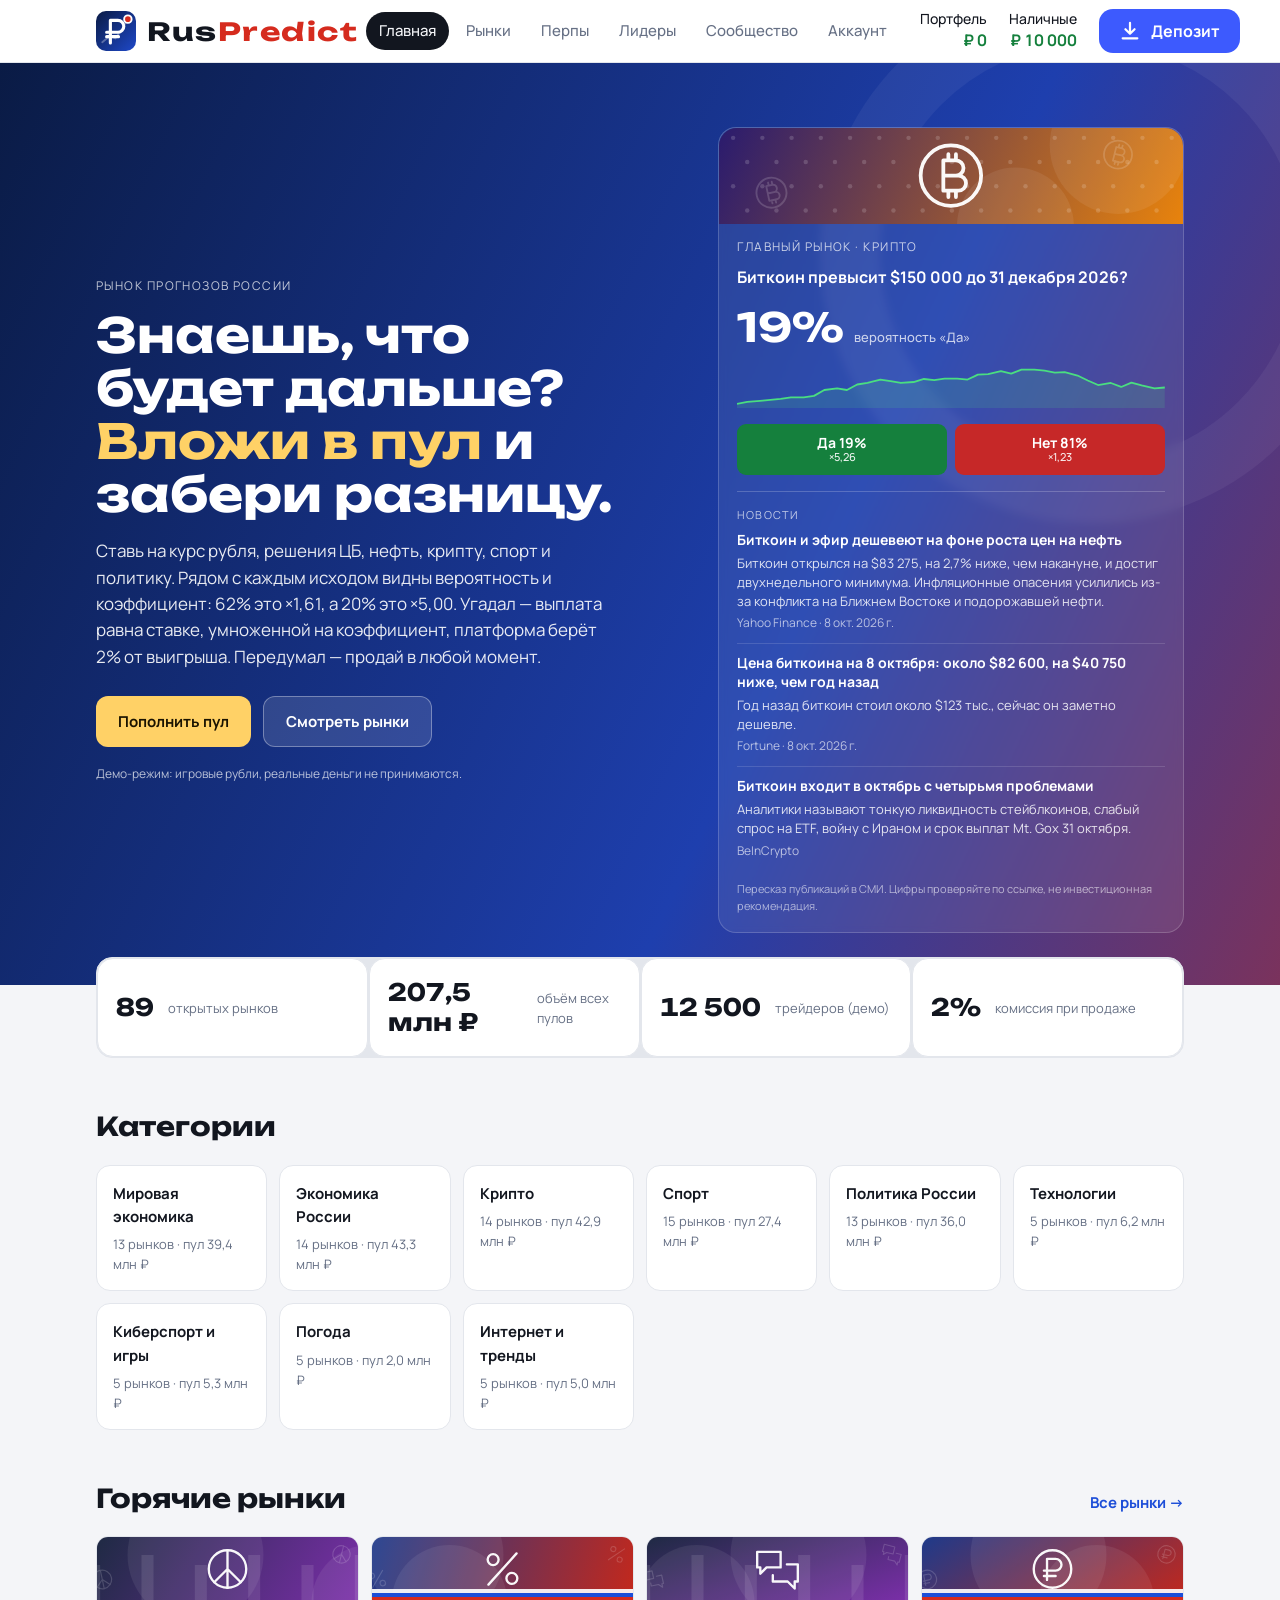
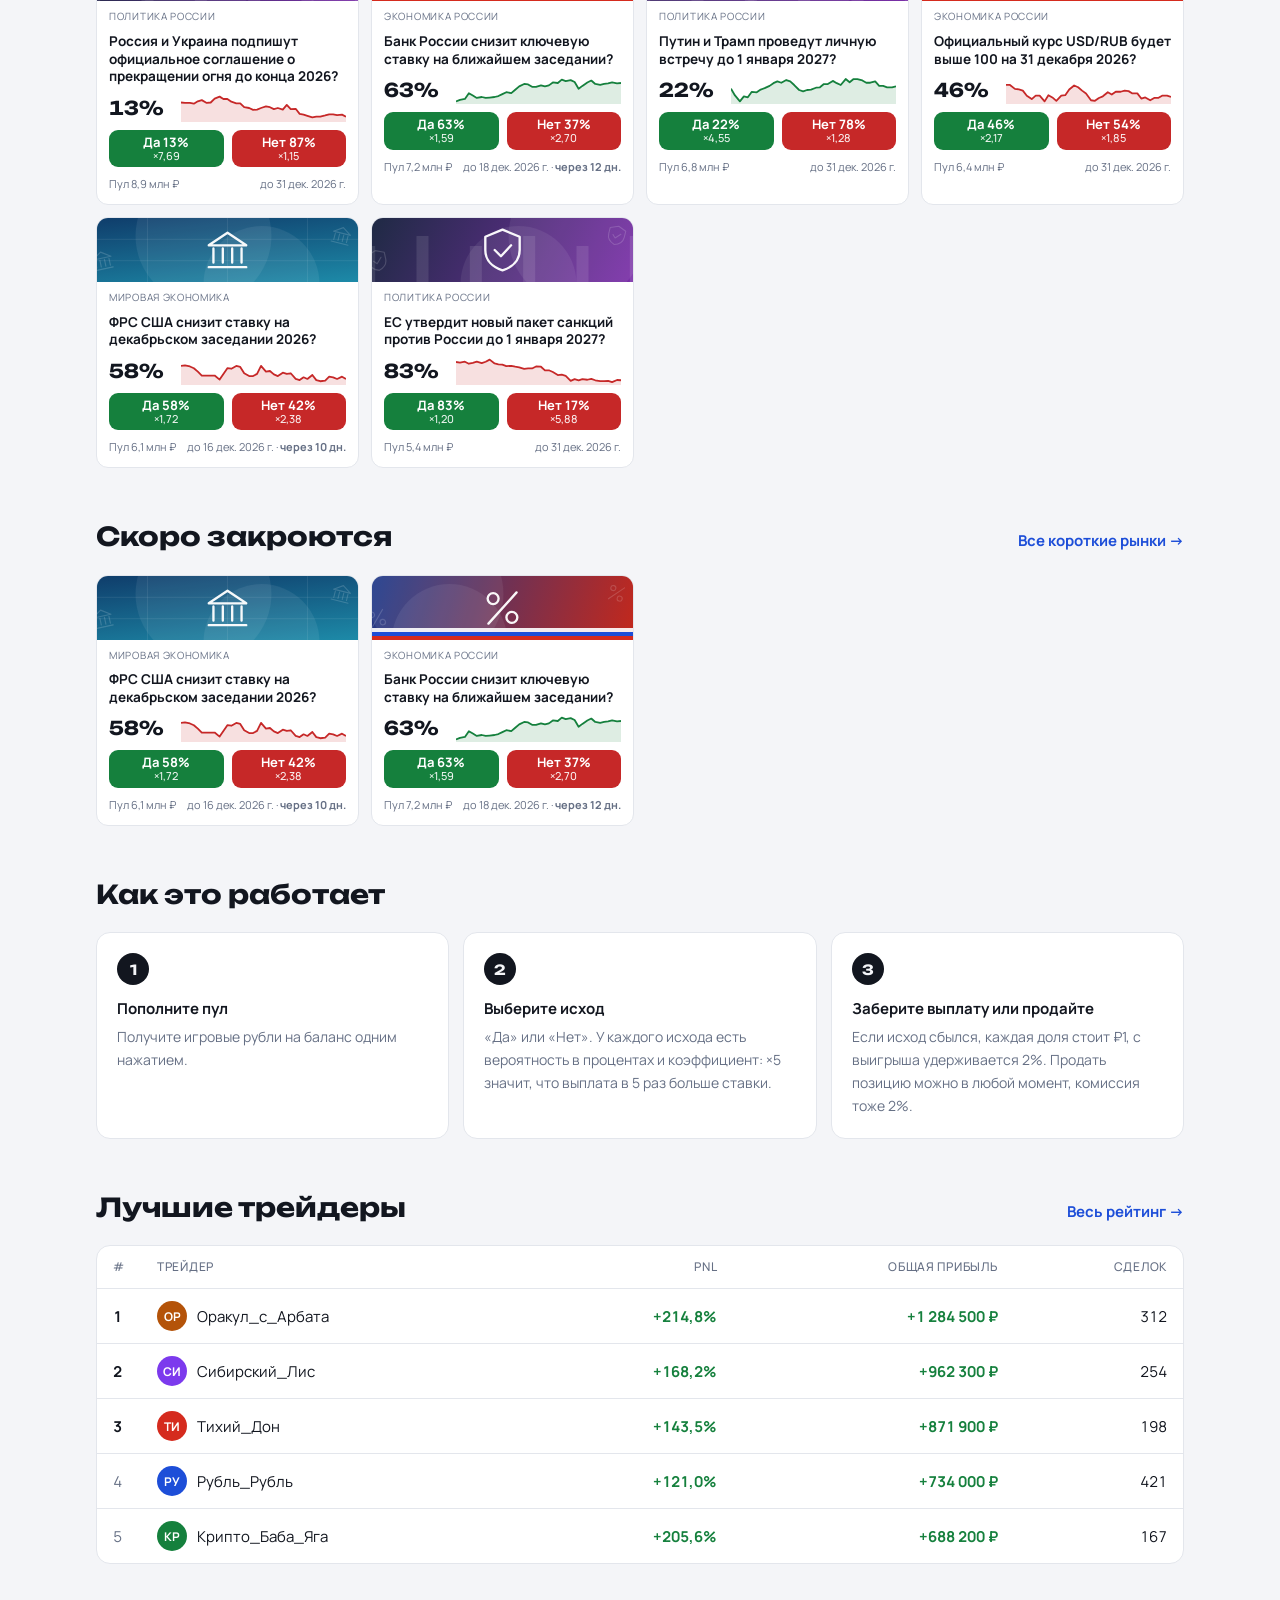
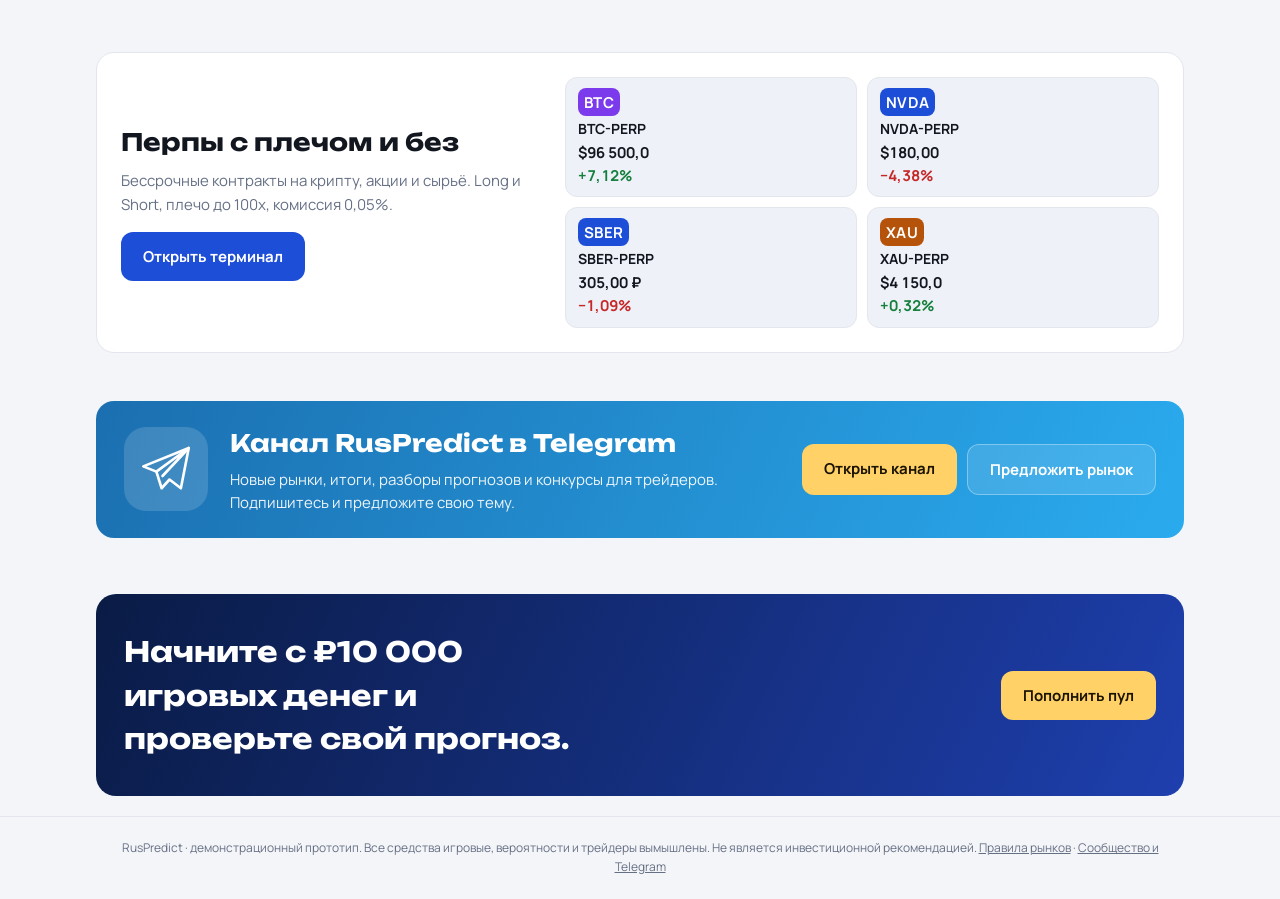
==== commit d535bdcb: "Rename trading to Перпы, add 1M/3M/1Y chart periods, longer wordmark in header Co-Authored-By: Claud" ====
--- a/index.html
+++ b/index.html
@@ -16,7 +16,7 @@
       <nav id="nav" class="nav" aria-label="Разделы">
         <a href="#home" data-r="home">Главная</a>
         <a href="#markets" data-r="markets">Рынки</a>
-        <a href="#trade" data-r="trade">Трейдинг</a>
+        <a href="#trade" data-r="trade">Перпы</a>
         <a href="#leaderboard" data-r="leaderboard">Лидеры</a>
         <a href="#community" data-r="community">Сообщество</a>
         <a href="#account" data-r="account">Аккаунт</a>
--- a/styles.css
+++ b/styles.css
@@ -581,3 +581,26 @@
 @media(max-width:400px){.dep-btn span{display:none}.dep-btn{padding:0 11px}}
 @media(max-width:900px) and (min-width:641px){.bar{gap:10px}.nav{gap:0}.nav a{padding:6px 8px;font-size:13px}.logo span{display:none}.wbox{gap:10px}.dep-btn{padding:0 12px}}
 @media(max-width:720px) and (min-width:641px){.dep-btn span{display:none}.dep-btn{padding:0 11px}.nav a{padding:6px 6px}}
+/* ввод суммы в рублях или токенах */
+.dp-dual{display:grid;grid-template-columns:1fr auto 1fr;gap:8px;align-items:end;margin-bottom:8px}
+.dp-dual small{display:block;font-size:11px;font-weight:700;color:var(--muted);margin-bottom:4px}
+.dp-inp{position:relative}
+.dp-inp .field{width:100%;padding-right:52px;margin:0}
+.dp-inp i{position:absolute;right:12px;top:50%;transform:translateY(-50%);font-style:normal;font-size:12px;font-weight:700;color:var(--muted);pointer-events:none}
+.dp-swap{align-self:end;padding-bottom:11px;color:var(--muted);font-size:18px}
+#dep-rchips,#dep-tchips{margin-top:6px}
+.dp-sum{display:grid;gap:6px}
+.dp-sum div{display:flex;justify-content:space-between;align-items:baseline;gap:12px}
+@media(max-width:420px){.dp-dual{grid-template-columns:1fr;gap:6px}.dp-swap{display:none}}
+.dp-rate{display:flex;align-items:flex-start;gap:8px;margin:-6px 0 14px;font-size:12px;color:var(--muted);line-height:1.4}
+.dp-live{flex:none;width:8px;height:8px;margin-top:4px;border-radius:50%;background:#16a34a;box-shadow:0 0 0 3px #16a34a33}
+.dp-live.wait{background:#94a3b8;box-shadow:0 0 0 3px #94a3b833;animation:dppulse 1.2s infinite}
+.dp-live.off{background:#f59e0b;box-shadow:0 0 0 3px #f59e0b33}
+.dp-rt{display:block;font-size:11px;opacity:.6}
+/* длинное название в шапке */
+.logo{font-size:25px;letter-spacing:.06em;gap:11px}
+.logo-svg{width:40px;height:40px}
+.logo span{font-stretch:125%;transform:scaleX(1.12);transform-origin:left center;margin-right:10px}
+@media(max-width:1180px){.logo{font-size:21px;letter-spacing:.04em;gap:9px}.logo-svg{width:34px;height:34px}}
+@media(max-width:640px){.logo{font-size:21px}.logo span{margin-right:0}}
+@media(max-width:1100px) and (min-width:901px){.bar{gap:12px}.nav{gap:0}.nav a{padding:6px 8px;font-size:13px}.logo{font-size:19px}.logo span{margin-right:4px}.wbox{gap:10px}.dep-btn{padding:0 14px}}
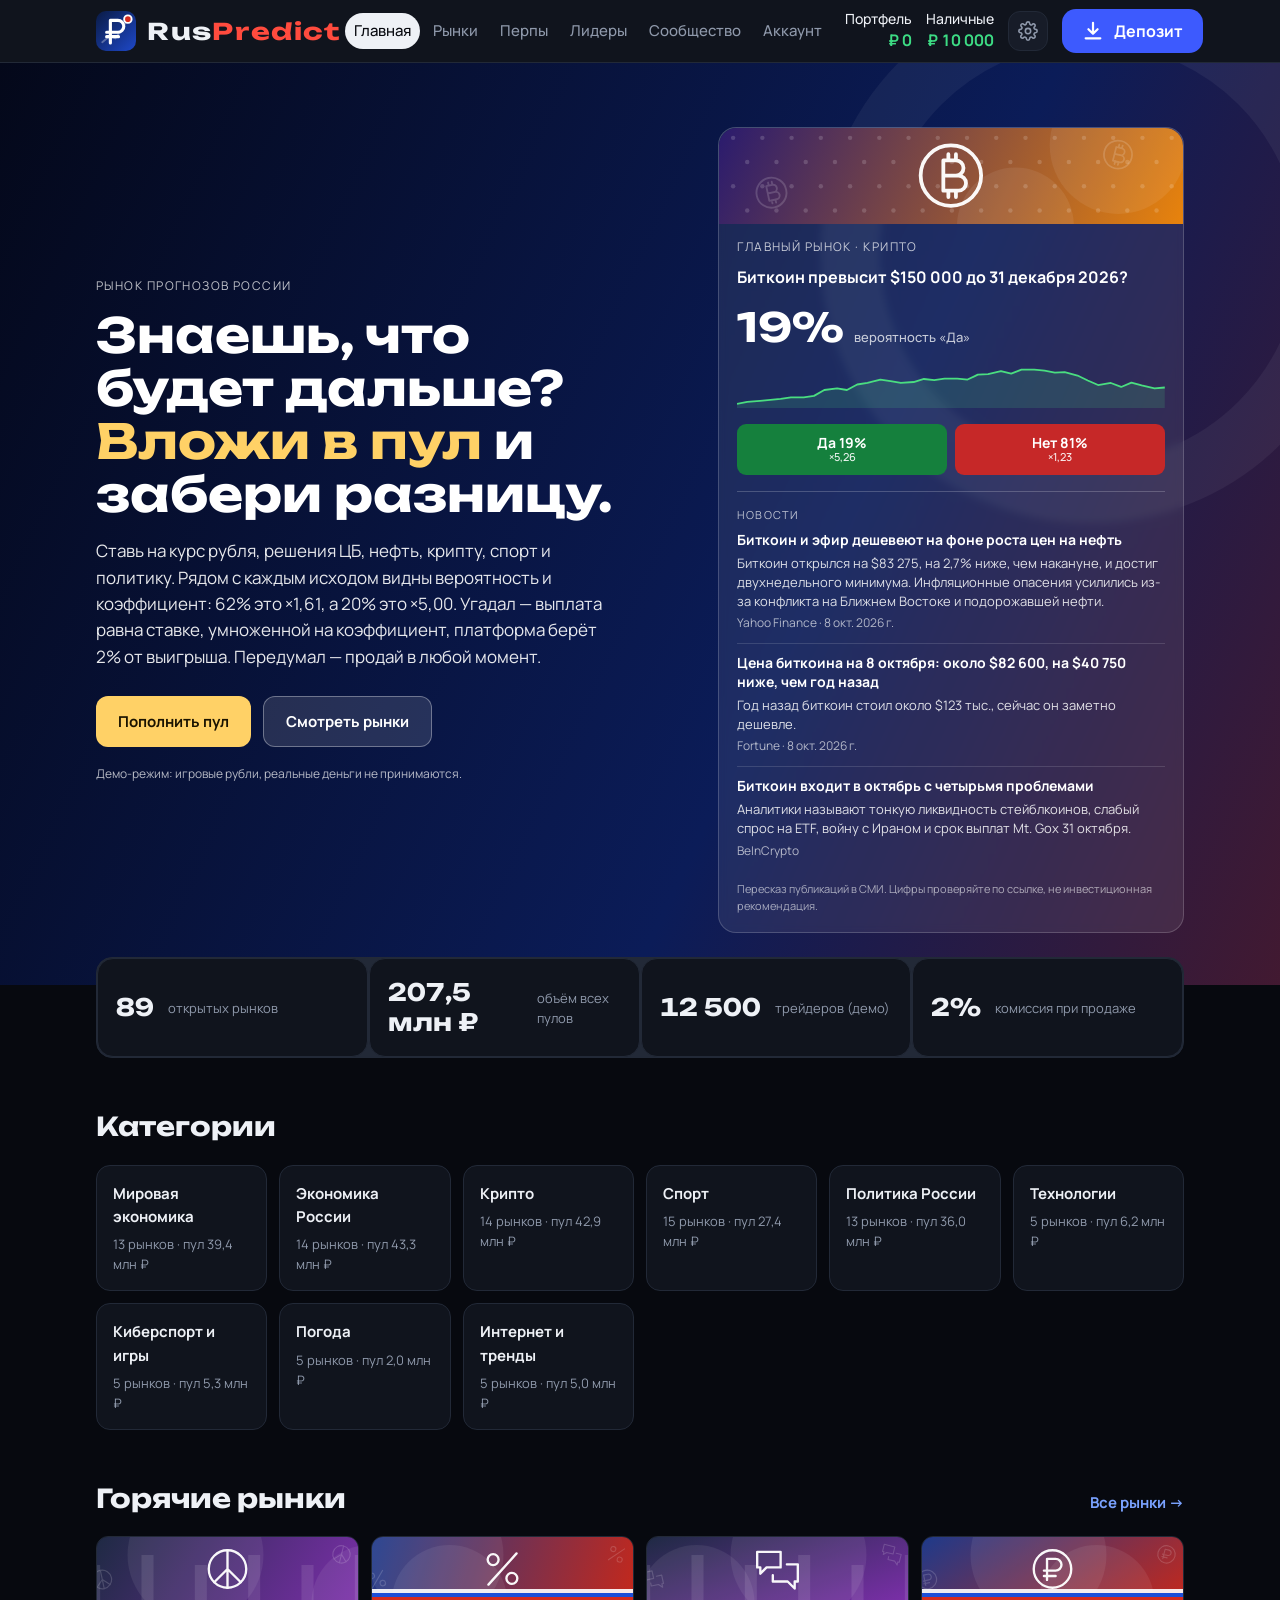
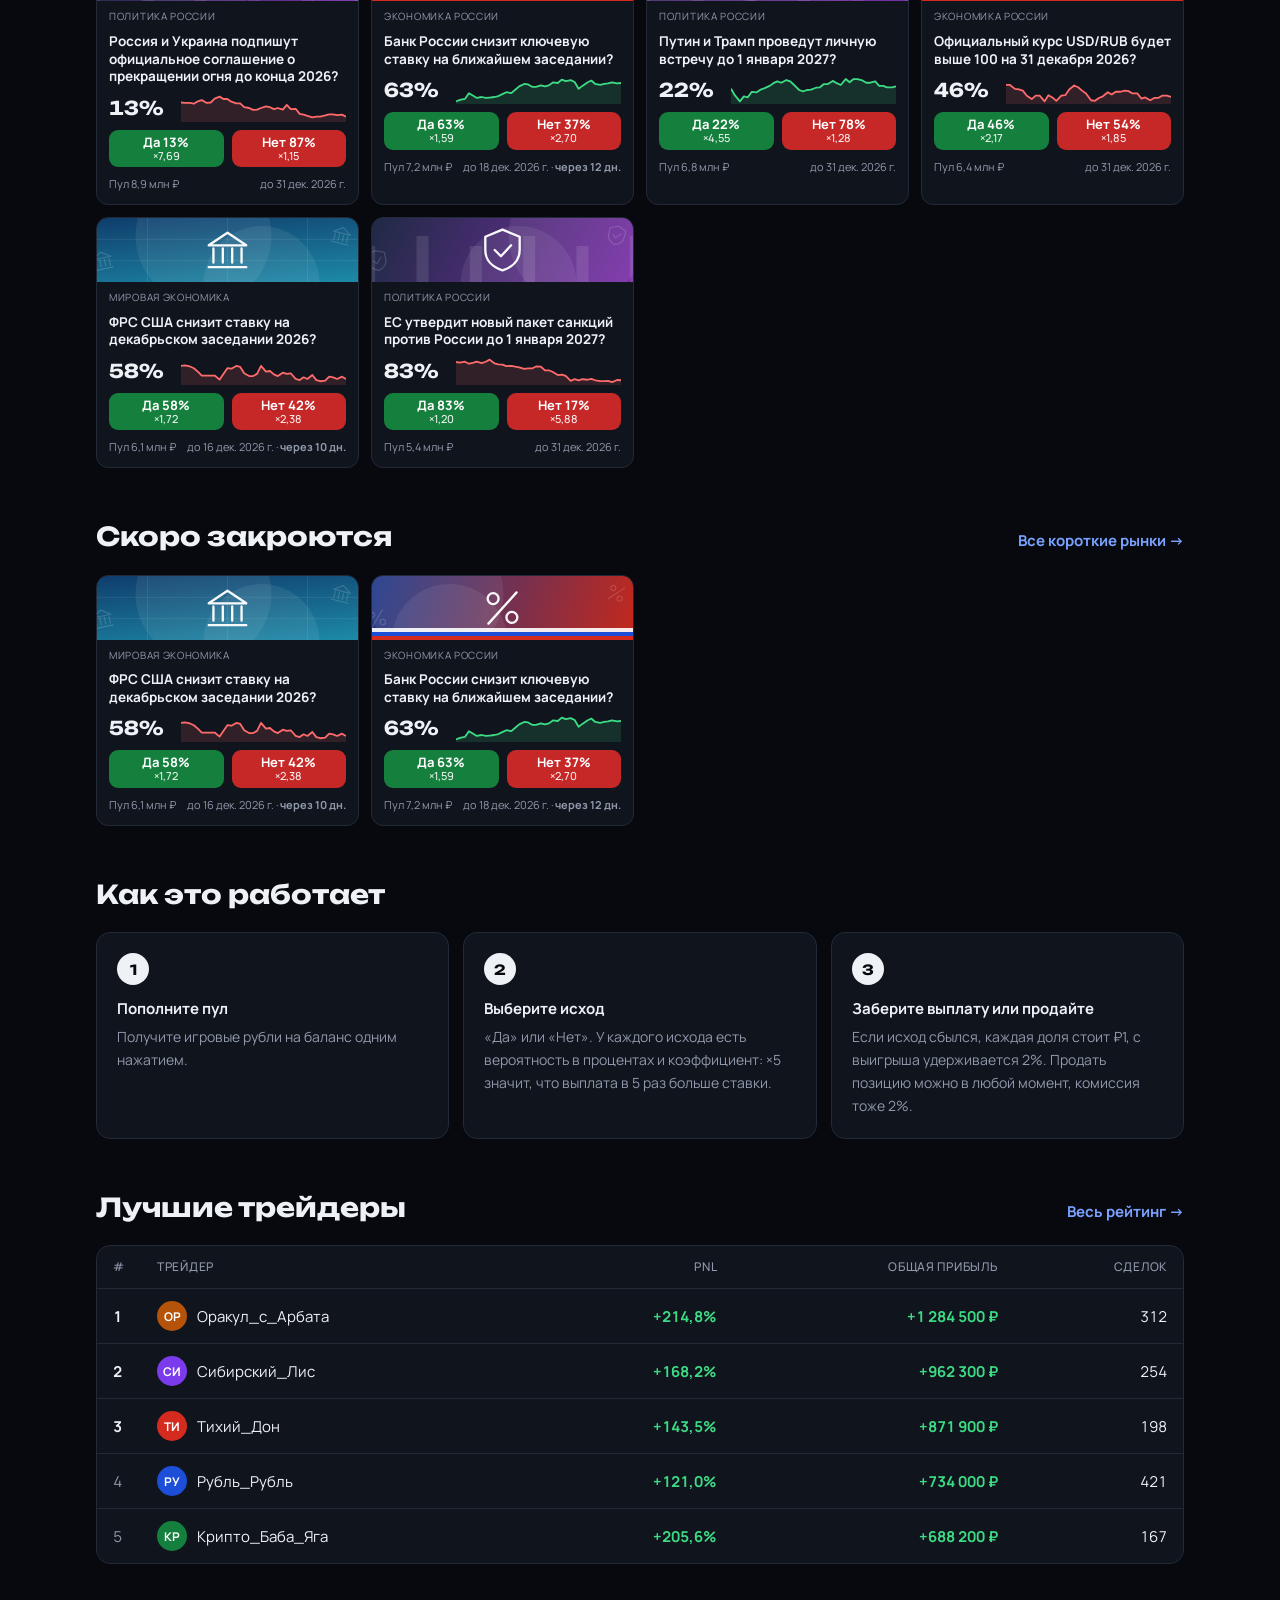
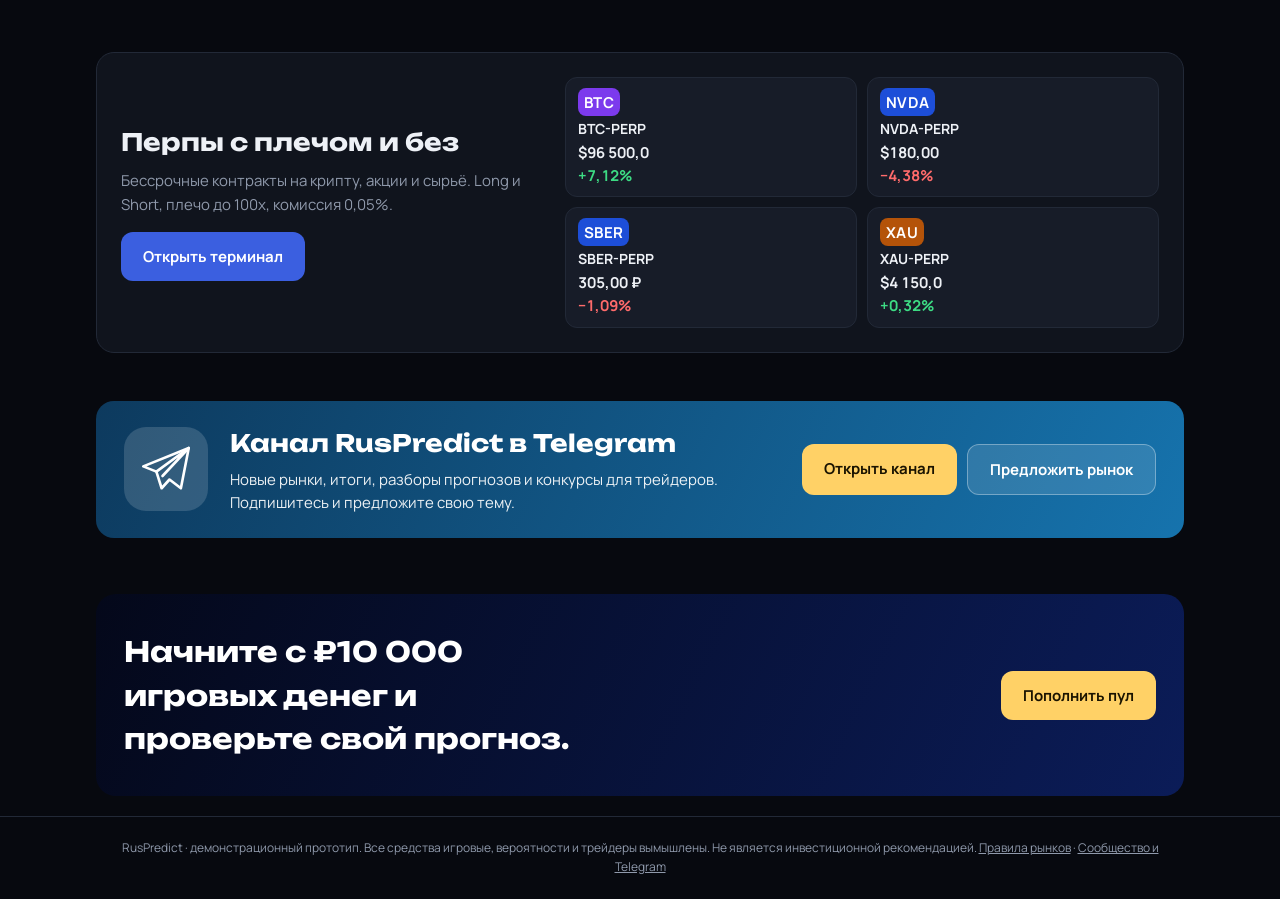
==== commit ea433e93: "Settings: dark/light/system theme and category visibility for markets and perps Co-Authored-By: Clau" ====
--- a/index.html
+++ b/index.html
@@ -24,6 +24,7 @@
       <div class="wbox">
         <div class="wb wb-port"><small>Портфель</small><b id="portfolio">₽ 10 000</b></div>
         <div class="wb"><small>Наличные</small><b id="balance">₽ 10 000</b></div>
+        <button class="gear" id="settings" title="Настройки: оформление и категории" aria-label="Настройки"><svg viewBox="0 0 24 24" width="20" height="20" fill="none" stroke="currentColor" stroke-width="1.9" stroke-linecap="round" stroke-linejoin="round" aria-hidden="true"><circle cx="12" cy="12" r="3.2"/><path d="M19.4 15a1.7 1.7 0 0 0 .3 1.9l.1.1a2 2 0 1 1-2.8 2.8l-.1-.1a1.7 1.7 0 0 0-1.9-.3 1.7 1.7 0 0 0-1 1.5V21a2 2 0 1 1-4 0v-.1a1.7 1.7 0 0 0-1.1-1.5 1.7 1.7 0 0 0-1.9.3l-.1.1a2 2 0 1 1-2.8-2.8l.1-.1a1.7 1.7 0 0 0 .3-1.9 1.7 1.7 0 0 0-1.5-1H3a2 2 0 1 1 0-4h.1a1.7 1.7 0 0 0 1.5-1.1 1.7 1.7 0 0 0-.3-1.9l-.1-.1a2 2 0 1 1 2.8-2.8l.1.1a1.7 1.7 0 0 0 1.9.3H9a1.7 1.7 0 0 0 1-1.5V3a2 2 0 1 1 4 0v.1a1.7 1.7 0 0 0 1 1.5 1.7 1.7 0 0 0 1.9-.3l.1-.1a2 2 0 1 1 2.8 2.8l-.1.1a1.7 1.7 0 0 0-.3 1.9V9a1.7 1.7 0 0 0 1.5 1H21a2 2 0 1 1 0 4h-.1a1.7 1.7 0 0 0-1.5 1z"/></svg></button>
         <button class="dep-btn" id="wallet" title="Пополнить баланс: СБП или криптовалюта">
           <svg viewBox="0 0 24 24" width="22" height="22" fill="none" stroke="currentColor" stroke-width="2.4" stroke-linecap="round" stroke-linejoin="round" aria-hidden="true"><path d="M12 3v12m0 0-5-5m5 5 5-5M4 20h16"/></svg><span>Депозит</span>
         </button>
--- a/styles.css
+++ b/styles.css
@@ -1,14 +1,17 @@
 :root{
-  --bg:#f4f5f8; --card:#fff; --ink:#12161f; --muted:#667085; --line:#e3e6ec;
-  --brand:#1d4ed8; --red:#d52b1e; --yes:#15803d; --no:#c62828; --soft:#eef1f7;
-  --hero-a:#0a1b45; --hero-b:#1e3fae; --hero-c:#c3281c;
+  /* тёмная тема по умолчанию; светлая включается через data-theme="light" */
+  --bg:#07090f; --card:#10141d; --ink:#eef1f6; --muted:#8f99ab; --line:#222937;
+  --brand:#7aa2ff; --brand-fill:#3b5fe0; --red:#ff4b3e; --yes:#3ddc84; --no:#ff6b6b; --soft:#171c28;
+  --hero-a:#04081a; --hero-b:#0b1c58; --hero-c:#6d1712;
   --display:"Unbounded","Manrope",system-ui,sans-serif;
   --body:"Manrope",system-ui,-apple-system,"Segoe UI",Roboto,sans-serif;
+  color-scheme:dark;
 }
-@media (prefers-color-scheme: dark){
-  :root:not([data-theme="light"]){--bg:#0d1017; --card:#161a23; --ink:#e9ecf2; --muted:#98a2b3; --line:#272d39; --brand:#7aa2ff; --yes:#3ddc84; --no:#ff7070; --soft:#1d2230; color-scheme:dark}
+:root[data-theme="light"]{
+  --bg:#f4f5f8; --card:#fff; --ink:#12161f; --muted:#667085; --line:#e3e6ec;
+  --brand:#1d4ed8; --brand-fill:#1d4ed8; --red:#d52b1e; --yes:#15803d; --no:#c62828; --soft:#eef1f7;
+  --hero-a:#0a1b45; --hero-b:#1e3fae; --hero-c:#c3281c; color-scheme:light;
 }
-:root[data-theme="dark"]{--bg:#0d1017; --card:#161a23; --ink:#e9ecf2; --muted:#98a2b3; --line:#272d39; --brand:#7aa2ff; --yes:#3ddc84; --no:#ff7070; --soft:#1d2230; color-scheme:dark}
 
 *{box-sizing:border-box}
 body{margin:0;background:var(--bg);color:var(--ink);font:15px/1.55 var(--body)}
@@ -140,7 +143,7 @@
 .swatch{width:30px;height:30px;border-radius:50%;border:3px solid var(--card);outline:2px solid var(--line);cursor:pointer;padding:0}
 .swatch.on{outline-color:var(--ink)}
 .row-actions{display:flex;gap:10px;margin-top:16px;flex-wrap:wrap}
-.pbtn{border:0;border-radius:10px;background:var(--brand);color:#fff;padding:11px 18px;font:700 14px var(--body);cursor:pointer}
+.pbtn{border:0;border-radius:10px;background:var(--brand-fill);color:#fff;padding:11px 18px;font:700 14px var(--body);cursor:pointer}
 .sbtn{border:1px solid var(--line);border-radius:10px;background:none;color:var(--ink);padding:11px 18px;font:500 14px var(--body);cursor:pointer}
 .sbtn.danger{color:var(--no)}
 .kpis{display:grid;grid-template-columns:repeat(3,1fr);gap:10px;margin-bottom:18px}
@@ -170,7 +173,7 @@
 .chip{border:1px solid var(--line);background:var(--soft);color:var(--ink);padding:7px 13px;border-radius:99px;cursor:pointer;font:500 14px var(--body)}
 .chip:hover{border-color:var(--brand)}
 .calc{display:flex;justify-content:space-between;gap:8px;font-size:13px;color:var(--muted);margin:10px 0 14px;flex-wrap:wrap}
-.submit{width:100%;padding:13px;border:0;border-radius:10px;background:var(--brand);color:#fff;font:700 15px var(--body);cursor:pointer}
+.submit{width:100%;padding:13px;border:0;border-radius:10px;background:var(--brand-fill);color:#fff;font:700 15px var(--body);cursor:pointer}
 .msg{margin-top:10px;font-size:13px;color:var(--yes);min-height:18px}
 .msg.err{color:var(--no)}
 .toast{position:fixed;left:50%;bottom:calc(24px + env(safe-area-inset-bottom,0px));transform:translateX(-50%);background:var(--ink);color:var(--bg);padding:10px 18px;border-radius:99px;font-weight:500;z-index:40;max-width:90vw}
@@ -266,7 +269,7 @@
 .impact b{text-align:right;font-variant-numeric:tabular-nums}
 
 /* сообщество */
-.tg{background:linear-gradient(115deg,#1b6fb0,#2aabee);color:#fff;border-radius:18px;padding:24px 28px;display:flex;align-items:center;gap:22px;flex-wrap:wrap}
+.tg{background:linear-gradient(115deg,#0d3a5e,#1673ad);color:#fff;border-radius:18px;padding:24px 28px;display:flex;align-items:center;gap:22px;flex-wrap:wrap}
 .tg-icon{flex:none;display:grid;place-items:center;width:84px;height:84px;border-radius:22px;background:#ffffff26}
 .tg-text{flex:1;min-width:220px}
 .tg-text h2{font-size:clamp(18px,2.6vw,24px);margin-bottom:6px}
@@ -345,7 +348,7 @@
 .promo-trade{display:grid;grid-template-columns:1fr 1.4fr;gap:20px;align-items:center;background:var(--card);border:1px solid var(--line);border-radius:18px;padding:24px}
 .pt-text h2{font-size:clamp(18px,2.6vw,24px);margin-bottom:8px}
 .pt-text p{margin:0 0 16px;color:var(--muted)}
-.pt-text .cta.primary{background:var(--brand);color:#fff}
+.pt-text .cta.primary{background:var(--brand-fill);color:#fff}
 .pt-tiles{display:grid;grid-template-columns:repeat(2,1fr);gap:10px}
 .pt-tile{display:grid;grid-template-columns:auto 1fr;grid-template-rows:auto auto;gap:2px 10px;align-items:center;border:1px solid var(--line);border-radius:12px;padding:10px 12px;text-decoration:none;background:var(--soft)}
 .pt-tile b{font-size:14px}.pt-tile span{grid-column:1/-1;font:700 15px var(--body);font-variant-numeric:tabular-nums}
@@ -508,7 +511,7 @@
 .dp-tabs button.on{border-color:var(--brand);background:var(--soft)}
 .dp-l{display:block;font-size:12px;font-weight:700;margin:12px 0 6px;opacity:.75}
 #dep-root select.field{width:100%}
-#dep-root .chip.on{background:var(--brand);color:var(--bg);border-color:var(--brand)}
+#dep-root .chip.on{background:var(--brand-fill);color:#fff;border-color:var(--brand-fill)}
 .dp-sum{display:flex;justify-content:space-between;align-items:baseline;gap:12px;margin:14px 0;padding:12px 14px;border-radius:12px;background:var(--soft);font-size:13px}
 .dp-sum b{font-size:17px;white-space:nowrap}
 .dp-fine{display:block;margin-top:10px;font-size:11px;opacity:.6}
@@ -573,7 +576,7 @@
 .stat-bar-t{display:flex;justify-content:space-between;gap:10px;flex-wrap:wrap;font-size:12px;color:var(--muted);margin-bottom:6px}
 .stat-bar-t b{color:var(--ink)}
 .stat-bar-b{height:8px;border-radius:8px;background:var(--soft);overflow:hidden;border:1px solid var(--line)}
-.stat-bar-b i{display:block;height:100%;background:var(--brand);border-radius:8px}
+.stat-bar-b i{display:block;height:100%;background:var(--brand-fill);border-radius:8px}
 @media(max-width:720px){.acc-stats{grid-template-columns:1fr}.stat .pbtn{padding:8px 12px}}
 
 @media(max-width:1180px){.wbox{gap:16px}.wb-port{display:none}}
@@ -604,3 +607,141 @@
 @media(max-width:1180px){.logo{font-size:21px;letter-spacing:.04em;gap:9px}.logo-svg{width:34px;height:34px}}
 @media(max-width:640px){.logo{font-size:21px}.logo span{margin-right:0}}
 @media(max-width:1100px) and (min-width:901px){.bar{gap:12px}.nav{gap:0}.nav a{padding:6px 8px;font-size:13px}.logo{font-size:19px}.logo span{margin-right:4px}.wbox{gap:10px}.dep-btn{padding:0 14px}}
+/* курсор на графике */
+.chart-svg .cross{stroke:var(--muted);stroke-dasharray:none;opacity:.7}
+.chart-svg.up .dot{stroke:var(--yes);fill:var(--card)}.chart-svg.down .dot{stroke:var(--no);fill:var(--card)}
+.chart-svg .dot{stroke-width:3;r:5}
+.chart-svg .hv-time{fill:var(--muted);font:600 11px var(--body)}
+.chart-svg .hv-pill{fill:var(--card);stroke:var(--line);stroke-width:1}
+.chart-svg .hv-val{fill:var(--ink);font:700 12px var(--body)}
+.chart-svg.up .hv-bar{fill:var(--yes)}.chart-svg.down .hv-bar{fill:var(--no)}
+.chart-svg{cursor:crosshair}
+.chart-svg [hidden]{display:none}
+#t-range{display:flex;flex-wrap:nowrap;width:max-content;max-width:100%;overflow-x:auto}
+#t-range button{padding:5px 10px;flex:none}
+/* рисование на графике перпов */
+.draw-wrap{display:flex;gap:8px;align-items:flex-start}
+.draw-main{position:relative;flex:1;min-width:0}
+.draw-main .chart{margin-bottom:6px}
+.draw-tb{display:flex;flex-direction:column;gap:2px;flex:none;width:42px;padding:4px;border-radius:12px;background:var(--soft);border:1px solid var(--line)}
+.dtb{display:grid;place-items:center;width:34px;height:34px;border:0;border-radius:9px;background:none;color:var(--muted);cursor:pointer;padding:0}
+.dtb:hover{background:var(--card);color:var(--ink)}
+.dtb.on{background:var(--line);color:var(--ink)}
+.dtb-sep{height:1px;margin:4px 6px;background:var(--line)}
+.draw-hint{margin:2px 0 8px;font-size:12px;color:var(--muted);line-height:1.4}
+.draw-emo{position:absolute;left:8px;top:8px;z-index:3;display:flex;flex-wrap:wrap;gap:2px;max-width:210px;padding:6px;border-radius:12px;background:var(--card);border:1px solid var(--line);box-shadow:0 6px 20px #0006}
+.draw-emo button{border:0;background:none;font-size:20px;line-height:1;padding:5px;border-radius:8px;cursor:pointer}
+.draw-emo button:hover,.draw-emo button.on{background:var(--soft)}
+.draw-emo[hidden]{display:none}
+.draw-txt{position:absolute;z-index:4;width:170px;padding:6px 10px;font-size:13px}
+.chart-svg .drw{--dcol:#f5c542}
+.chart-svg .drw .dl{fill:none;stroke:var(--dcol);stroke-width:1.6;stroke-linecap:round;stroke-linejoin:round}
+.chart-svg .drw .dl.thin{stroke-width:1;opacity:.85}
+.chart-svg .drw .dl.dash{stroke-dasharray:4 4}
+.chart-svg .drw .dl.brush{stroke-width:2.2}
+.chart-svg .drw .dp{fill:var(--card);stroke:var(--dcol);stroke-width:1.6}
+.chart-svg .drw .fz{fill:var(--dcol);stroke:none}
+.chart-svg .drw .dt{fill:var(--dcol);font:700 13px var(--body);paint-order:stroke;stroke:var(--card);stroke-width:3px}
+.chart-svg .drw .dt.s{font-size:11px;font-weight:600}
+.chart-svg .drw .de{font-size:22px}
+.chart-svg .drw .mbox{fill:var(--card);stroke:var(--line)}
+.chart-svg .drw .dw.sel .dl{stroke-width:2.8}
+.chart-svg .drw .dw.sel .dp{fill:var(--dcol)}
+.chart-svg .drw .dw.sel .dt,.chart-svg .drw .dw.sel .de{filter:drop-shadow(0 0 4px var(--dcol))}
+.chart-svg .drw .dw.pend{pointer-events:none}
+.chart-svg .drw .dh-l{fill:none;stroke:transparent;stroke-width:12;pointer-events:stroke}
+.chart-svg .drw .dh-r{fill:transparent;pointer-events:all}
+.chart-svg.tool-text{cursor:text}
+.chart-svg.tool-cursor .dw{cursor:pointer}
+@media(max-width:720px){
+  .draw-wrap{flex-direction:column}
+  .draw-tb{flex-direction:row;width:100%;overflow-x:auto;padding:4px}
+  .dtb-sep{width:1px;height:22px;margin:6px 4px;flex:none}
+  .dtb{flex:none}
+}
+/* обзор актива в перпах */
+.tmain>.ov{grid-column:1/-1}
+.ov h3{font:700 16px var(--display);margin:0 0 12px}
+.ov-grid{display:flex;flex-wrap:wrap;justify-content:space-between;gap:16px 18px}
+.ov-grid small{white-space:nowrap}
+.ov-grid>div{flex:0 0 auto}
+.ov-grid small{display:block;font-size:12px;color:var(--muted);font-weight:600;margin-bottom:3px}
+.ov-grid b{display:block;font:700 15px var(--body);font-variant-numeric:tabular-nums;white-space:nowrap}
+.ov-sl{color:var(--muted);font-weight:400}
+.ov-fund{text-decoration:underline;text-underline-offset:3px}
+.ov-cd{margin-left:6px}
+.ov-demo{display:inline-block;margin-left:4px;padding:0 4px;border-radius:4px;background:var(--line);color:var(--muted);font:600 8px var(--body);font-style:normal;vertical-align:1px;text-transform:uppercase;letter-spacing:.04em}
+.ov-grid{gap:16px 14px}.ov-grid b{font-size:14px}.ov-grid small{font-size:11.5px}.ov-cd{margin-left:4px}
+.ov-grid{display:grid;grid-template-columns:repeat(4,minmax(0,1fr));gap:16px 14px}
+@media(max-width:520px){.ov-grid{grid-template-columns:repeat(2,minmax(0,1fr))}}
+/* другие перпы и связанные рынки */
+.tmore{padding-top:12px;grid-column:1/-1}
+.mc-tabs{display:flex;gap:26px;border-bottom:1px solid var(--line);margin-bottom:16px}
+.mc-tabs button{border:0;background:none;color:var(--muted);font:700 16px var(--body);padding:8px 2px 12px;cursor:pointer;border-bottom:2px solid transparent;margin-bottom:-1px}
+.mc-tabs button:hover{color:var(--ink)}
+.mc-tabs button.on{color:var(--ink);border-bottom-color:var(--ink)}
+.mc-row{display:flex;gap:14px;overflow-x:auto;padding-bottom:6px;scroll-snap-type:x proximity}
+.mc{flex:0 0 calc((100% - 56px) / 5);min-width:176px;display:flex;flex-direction:column;align-items:flex-start;gap:6px;min-height:230px;padding:18px;border:1px solid var(--line);border-radius:22px;background:var(--card);color:var(--ink);text-align:left;font:inherit;cursor:pointer;scroll-snap-align:start;transition:border-color .15s,transform .15s}
+.mc:hover{border-color:var(--brand);transform:translateY(-2px)}
+.mc-top{display:flex;align-items:center;gap:10px;margin-bottom:8px}
+.mc .abadge{min-width:46px;height:46px;border-radius:12px;font-size:12px}
+.mc-t{font:700 17px var(--body)}
+.mc-q{font:700 14px/1.35 var(--body);display:-webkit-box;-webkit-line-clamp:3;-webkit-box-orient:vertical;overflow:hidden;min-height:57px}
+.mc-pr{font:600 14px var(--body);font-variant-numeric:tabular-nums}
+.mc-pr em{font-style:normal;font-weight:700;margin-left:4px}
+.mc-sp{width:100%;height:76px;margin-top:auto}
+.mc-sp path{fill:none;stroke-width:2.4;stroke-linejoin:round;stroke-linecap:round;vector-effect:non-scaling-stroke}
+.mc-sp.up path{stroke:var(--yes)}.mc-sp.dn path{stroke:var(--no)}
+.mk-ic{display:grid;place-items:center;width:46px;height:46px;border-radius:12px;flex:none}
+.mk-cat{color:var(--muted);font-size:11px;font-weight:600;line-height:1.25}
+@media(max-width:860px){.mc{flex-basis:62%}}
+.mc{flex-basis:calc((100% - 42px) / 4)}
+.mc-pr{font-size:13px;white-space:nowrap}.mc-pr em{margin-left:2px}
+.mk .mc-pr{white-space:normal}
+/* японские свечи и переключатель типа графика */
+.rangebar{display:flex;justify-content:space-between;align-items:center;gap:8px 12px;flex-wrap:wrap;margin-bottom:8px}
+.tchart .rangebar .range{margin-bottom:0}
+.ctype{display:inline-flex}
+.ctype button{display:grid;place-items:center;padding:5px 9px}
+.chart-svg .cnd .wk{stroke-width:1.3}
+.chart-svg .cnd .cu .wk{stroke:var(--yes)}.chart-svg .cnd .cu .bd{fill:var(--yes)}
+.chart-svg .cnd .cd .wk{stroke:var(--no)}.chart-svg .cnd .cd .bd{fill:var(--no)}
+
+/* «как в системе»: светлая палитра, если система светлая */
+@media (prefers-color-scheme: light){
+  :root[data-theme="system"]{
+    --bg:#f4f5f8; --card:#fff; --ink:#12161f; --muted:#667085; --line:#e3e6ec;
+    --brand:#1d4ed8; --brand-fill:#1d4ed8; --red:#d52b1e; --yes:#15803d; --no:#c62828; --soft:#eef1f7;
+    --hero-a:#0a1b45; --hero-b:#1e3fae; --hero-c:#c3281c; color-scheme:light;
+  }
+}
+/* настройки */
+.gear{display:grid;place-items:center;width:40px;height:40px;border:1px solid var(--line);border-radius:12px;background:var(--soft);color:var(--muted);cursor:pointer;flex:none;padding:0}
+.gear:hover{color:var(--ink);border-color:var(--muted)}
+.st-h{font:700 15px var(--display);margin:20px 0 10px}
+.st-note{margin:0 0 10px;font-size:12px;color:var(--muted)}
+.st-themes{display:grid;grid-template-columns:repeat(3,1fr);gap:10px}
+.st-th{display:flex;flex-direction:column;gap:8px;align-items:stretch;padding:10px;border:1.5px solid var(--line);border-radius:14px;background:var(--card);color:var(--ink);cursor:pointer;font:inherit}
+.st-th b{font-size:13px;text-align:center}
+.st-th.on{border-color:var(--brand)}
+.st-prev{display:grid;grid-template-columns:1fr 2fr;grid-template-rows:auto 1fr 1fr;gap:4px;height:62px;padding:6px;border-radius:9px}
+.st-prev i{display:block;border-radius:3px}
+.st-prev i:nth-child(1){grid-column:1/-1;height:6px;background:#8a93a6;opacity:.5}
+.st-prev i:nth-child(2){background:#3b5fe0}
+.st-prev i:nth-child(3){background:#8a93a6;opacity:.35}
+.st-dark{background:#07090f}.st-light{background:#f4f5f8}
+.st-system{background:linear-gradient(115deg,#07090f 50%,#f4f5f8 50%)}
+.st-list{display:grid;gap:6px}
+.st-row{display:flex;align-items:center;justify-content:space-between;gap:12px;padding:10px 12px;border:1px solid var(--line);border-radius:12px;background:var(--card);cursor:pointer}
+.st-row b{display:block;font-size:14px}.st-row small{color:var(--muted);font-size:12px}
+.sw{position:relative;flex:none;width:42px;height:24px}
+.sw input{position:absolute;inset:0;opacity:0;margin:0;cursor:pointer;z-index:1}
+.sw i{position:absolute;inset:0;border-radius:99px;background:var(--line);transition:background .15s}
+.sw i::after{content:"";position:absolute;top:3px;left:3px;width:18px;height:18px;border-radius:50%;background:#fff;transition:transform .15s;box-shadow:0 1px 3px #0005}
+.sw input:checked + i{background:var(--brand-fill)}
+.sw input:checked + i::after{transform:translateX(18px)}
+.st-btns{display:flex;gap:8px;margin-top:10px;flex-wrap:wrap}
+@media(max-width:1180px){.wbox{gap:12px}}
+@media(max-width:400px){.gear{width:36px;height:36px}.wbox{gap:8px}}
+@media(min-width:1181px) and (max-width:1420px){.bar{gap:14px}.nav a{padding:6px 9px}.wbox{gap:14px}.logo{font-size:23px;letter-spacing:.05em}}
+@media(max-width:720px) and (min-width:641px){.gear{width:34px;height:34px}.nav a{padding:6px 4px;font-size:12.5px}.bar{gap:8px}.wbox{gap:8px}}
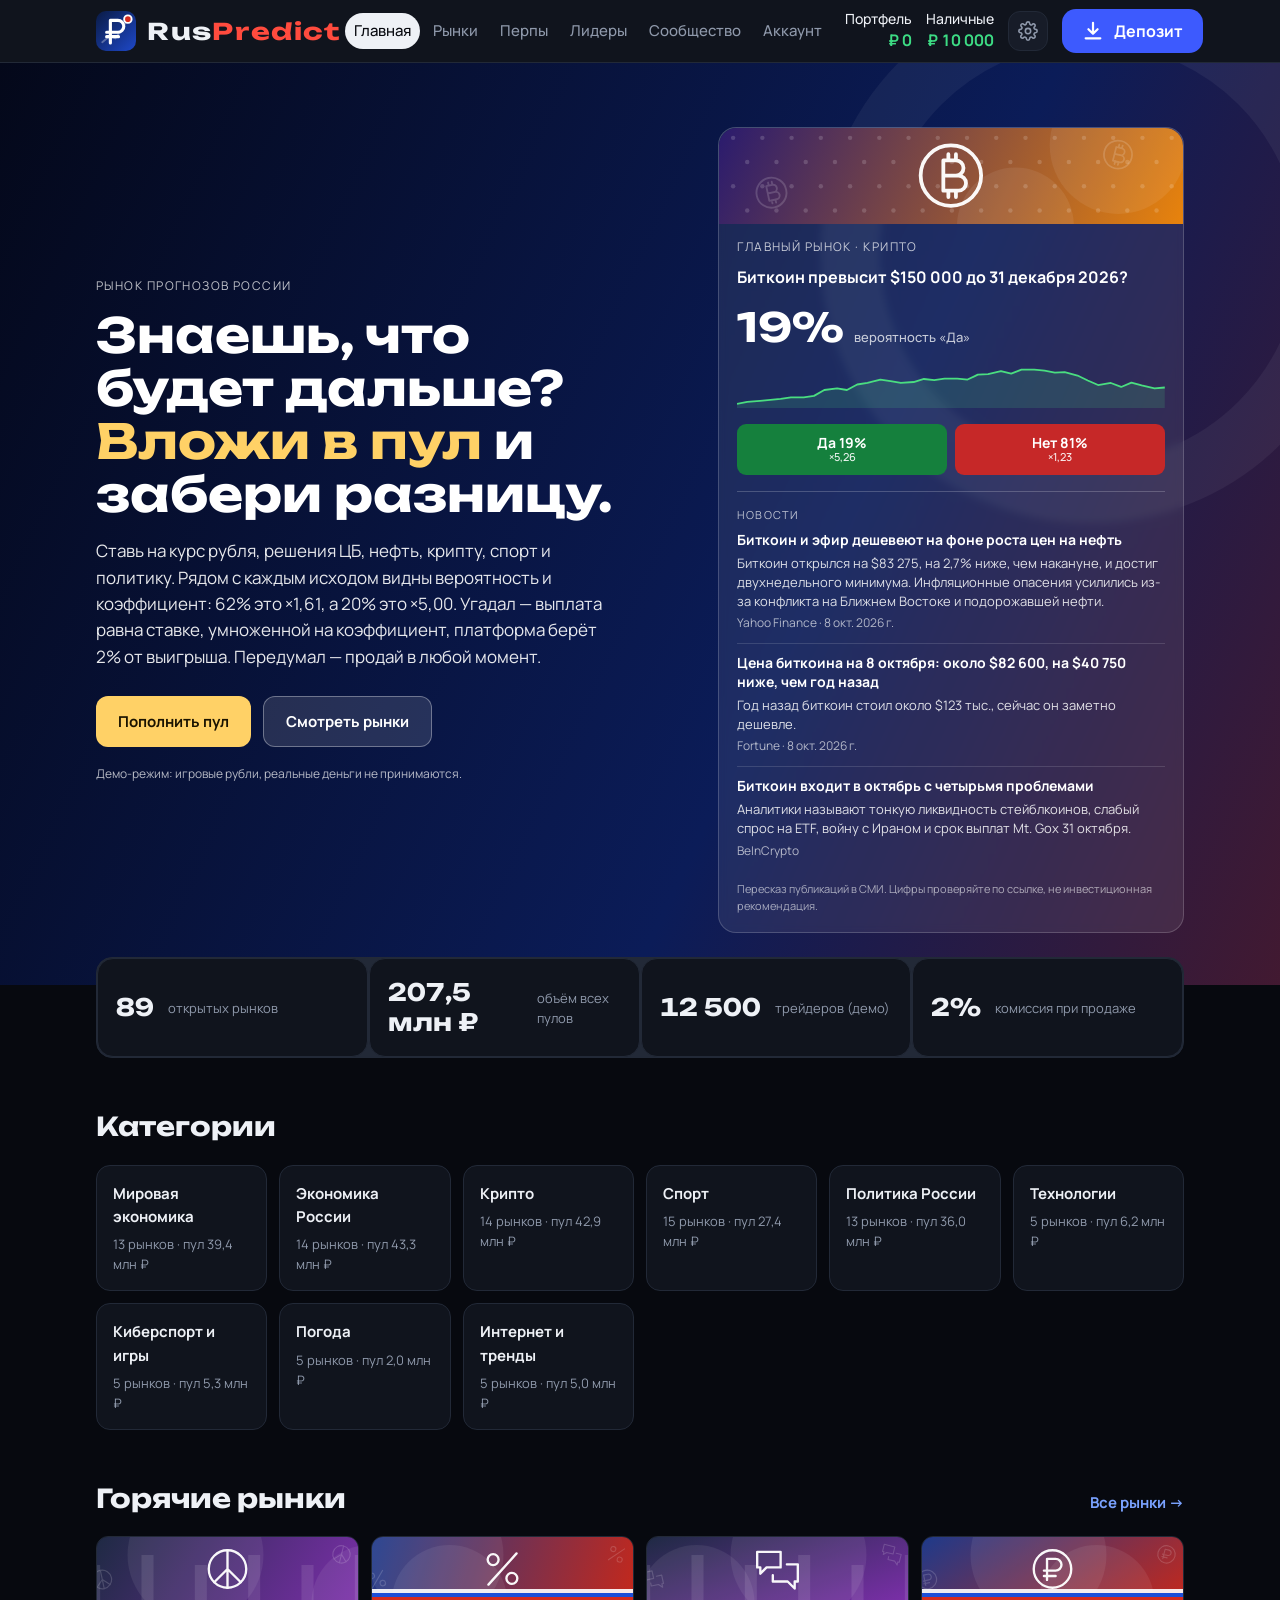
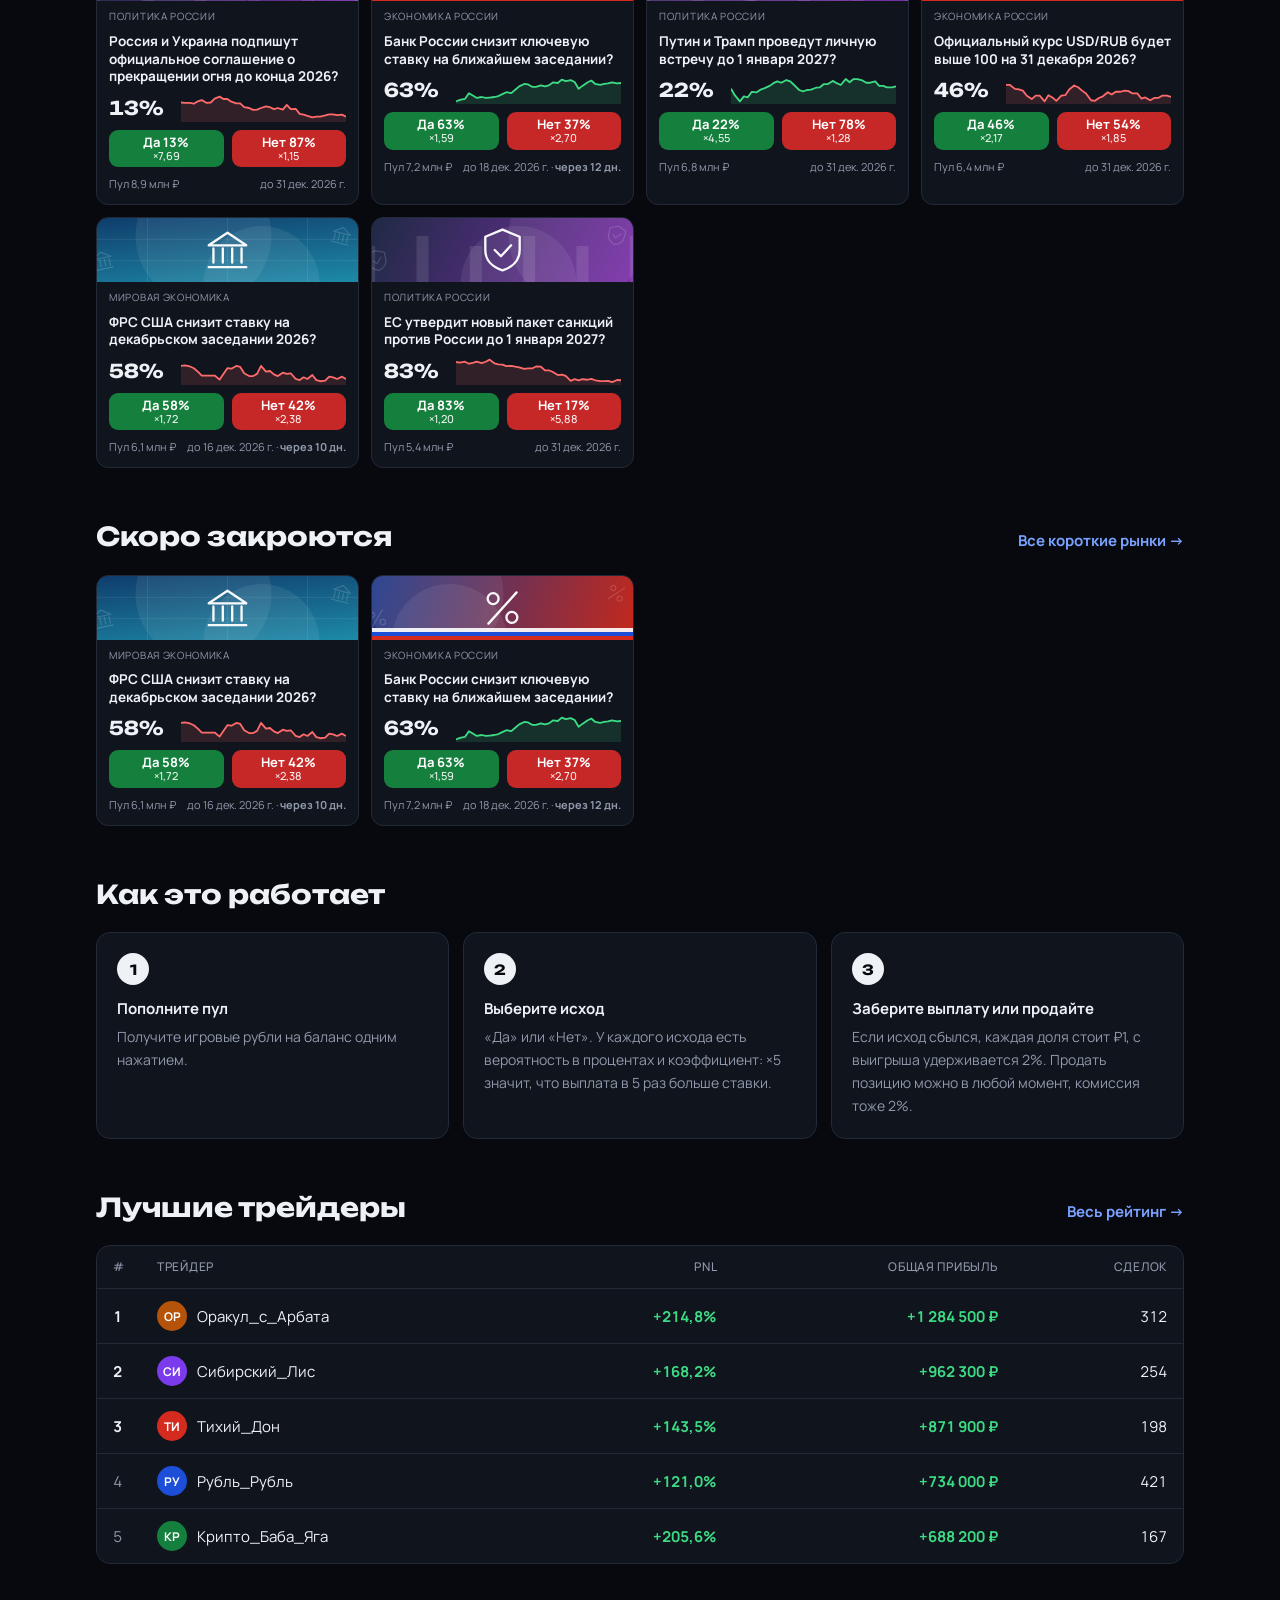
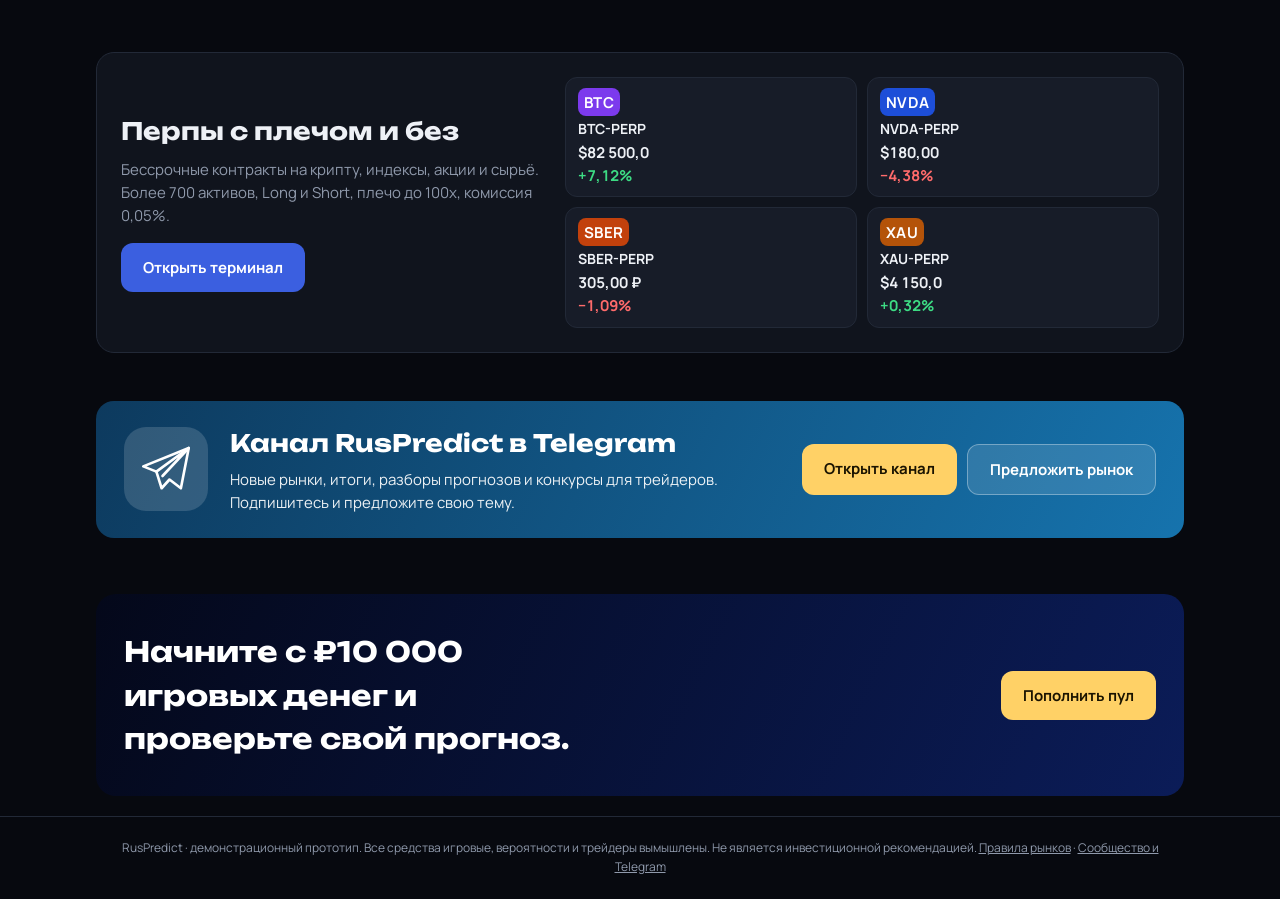
==== commit a5672d1d: "Perps: 700+ assets - indices, top-50 crypto, top-50 Russian stocks, top-100 world stocks, S&P 500; s" ====
--- a/index.html
+++ b/index.html
@@ -59,6 +59,7 @@
   <script src="events.js"></script>
   <script src="rules.js"></script>
   <script src="art.js"></script>
+  <script src="assets.js"></script>
   <script src="perps.js"></script>
   <script src="app.js"></script>
 </body>
--- a/styles.css
+++ b/styles.css
@@ -320,7 +320,7 @@
 .aprice{display:flex;flex-direction:column;align-items:flex-end;line-height:1.25;font-variant-numeric:tabular-nums}
 .aprice b{font-size:13px}.aprice small{font-size:12px;font-weight:700}
 .abadge{display:grid;place-items:center;flex:none;min-width:38px;height:28px;padding:0 6px;border-radius:8px;color:#fff;font:700 10px var(--body);letter-spacing:.02em}
-.c-crypto{background:#7c3aed}.c-stock{background:#1d4ed8}.c-commodity{background:#b45309}
+.c-crypto{background:#7c3aed}.c-stock{background:#1d4ed8}.c-commodity{background:#b45309}.c-ru{background:#c2410c}.c-world{background:#1d4ed8}.c-sp500{background:#0f766e}.c-index{background:#475569}
 .tmain{display:grid;grid-template-columns:1.6fr 1fr;gap:16px;min-width:0;align-items:start}
 .tmain>.panel{min-width:0}
 .th{display:flex;justify-content:space-between;align-items:flex-start;gap:12px;flex-wrap:wrap;margin-bottom:10px}
@@ -745,3 +745,21 @@
 @media(max-width:400px){.gear{width:36px;height:36px}.wbox{gap:8px}}
 @media(min-width:1181px) and (max-width:1420px){.bar{gap:14px}.nav a{padding:6px 9px}.wbox{gap:14px}.logo{font-size:23px;letter-spacing:.05em}}
 @media(max-width:720px) and (min-width:641px){.gear{width:34px;height:34px}.nav a{padding:6px 4px;font-size:12.5px}.bar{gap:8px}.wbox{gap:8px}}
+/* обзор, другие перпы и чат — на всю ширину */
+.twide{display:grid;gap:16px;margin-top:16px;min-width:0}
+.twide>.panel{min-width:0;padding:20px 24px}
+.twide .tchat,.twide .tmore{grid-column:auto}
+.ov-grid{grid-template-columns:repeat(4,minmax(0,1fr))}
+@media(min-width:900px){.ov-grid{grid-template-columns:repeat(7,minmax(0,1fr));gap:16px 10px}}
+@media(max-width:520px){.ov-grid{grid-template-columns:repeat(2,minmax(0,1fr))}}
+.mc{flex-basis:calc((100% - 56px) / 5)}
+@media(max-width:860px){.mc{flex-basis:62%}}
+
+/* большие списки активов: поиск, прокрутка, «Показать ещё» */
+.alist-q{width:100%;margin:2px 0 10px}
+.alist{max-height:640px;overflow-y:auto;padding-right:2px}
+.arow-more{border:1px dashed var(--line);background:none;color:var(--muted);border-radius:12px;padding:10px;cursor:pointer;font:600 13px var(--body)}
+.arow-more:hover{color:var(--ink);border-color:var(--muted)}
+#t-tabs{flex-wrap:wrap;overflow:visible;gap:6px}
+#t-tabs .tab{padding:6px 12px;font-size:13px}
+#t-tabs .tab small{margin-left:6px;opacity:.6;font-size:11px}
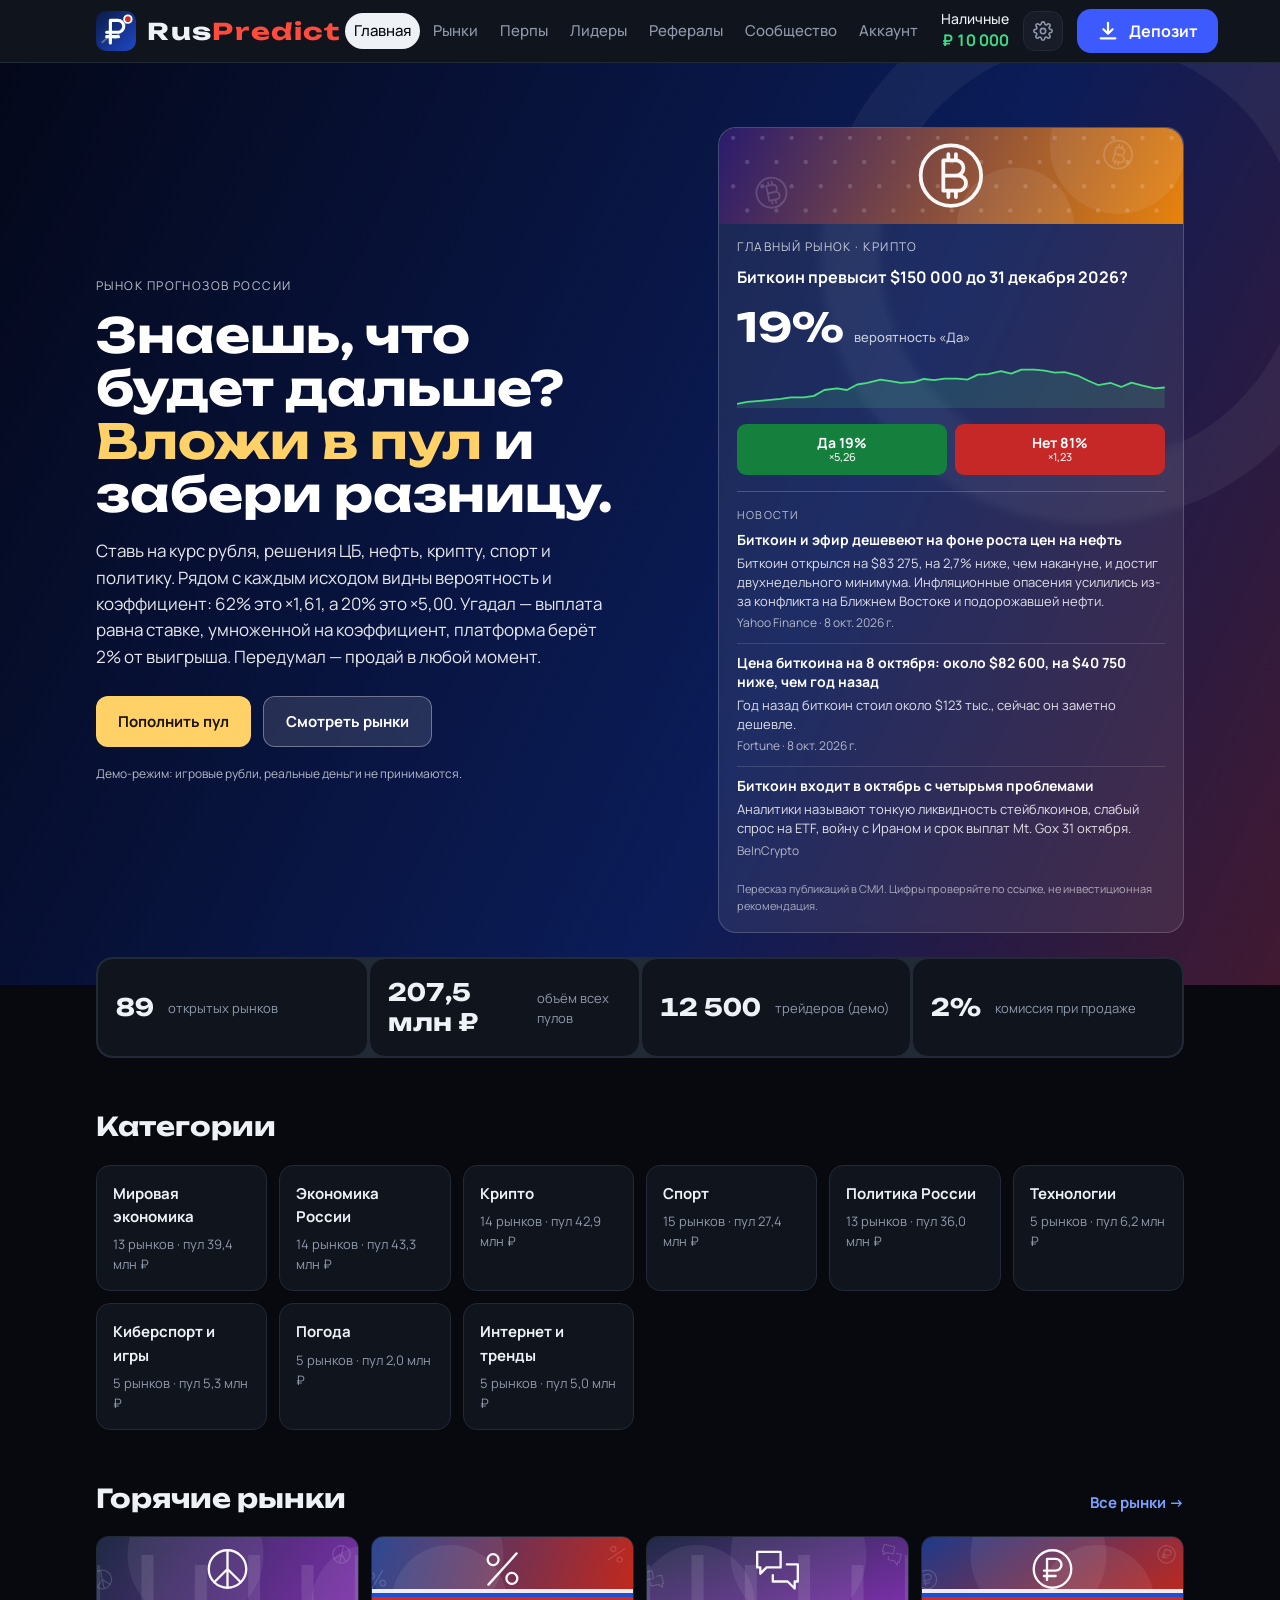
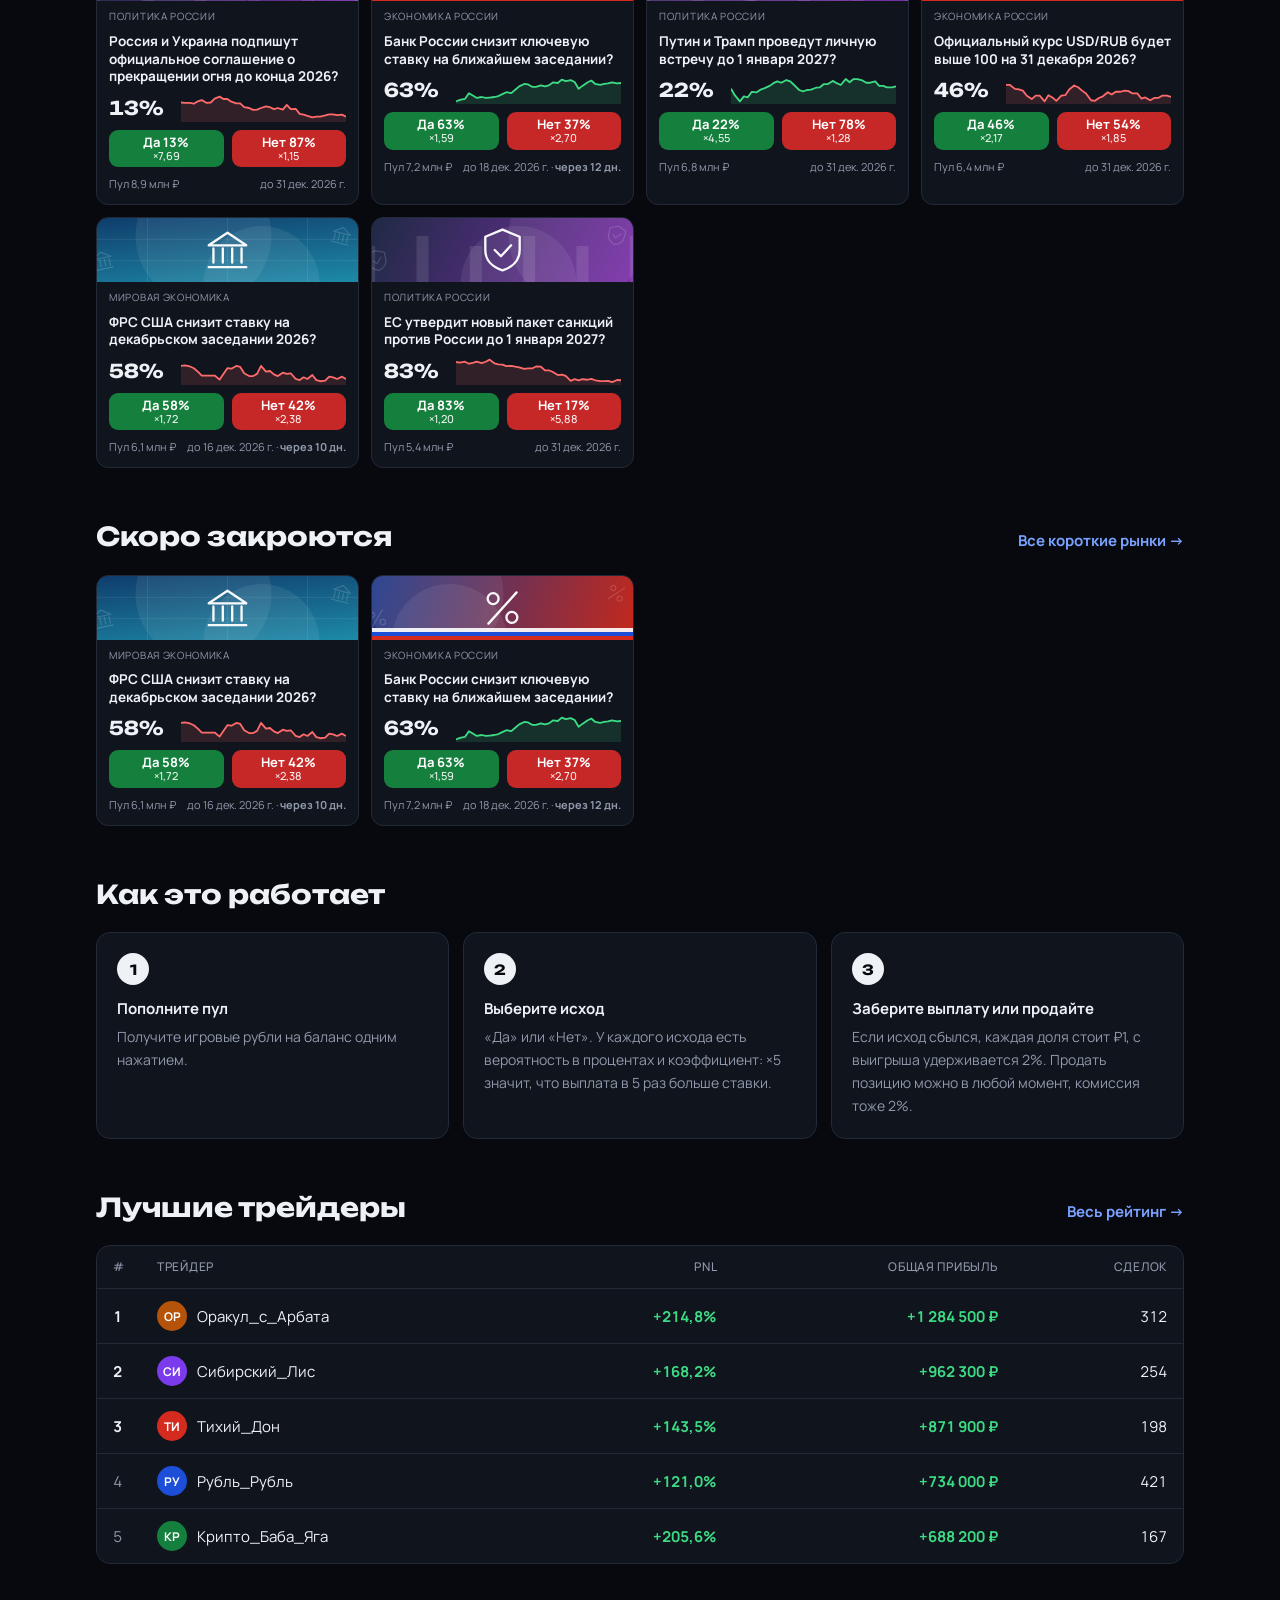
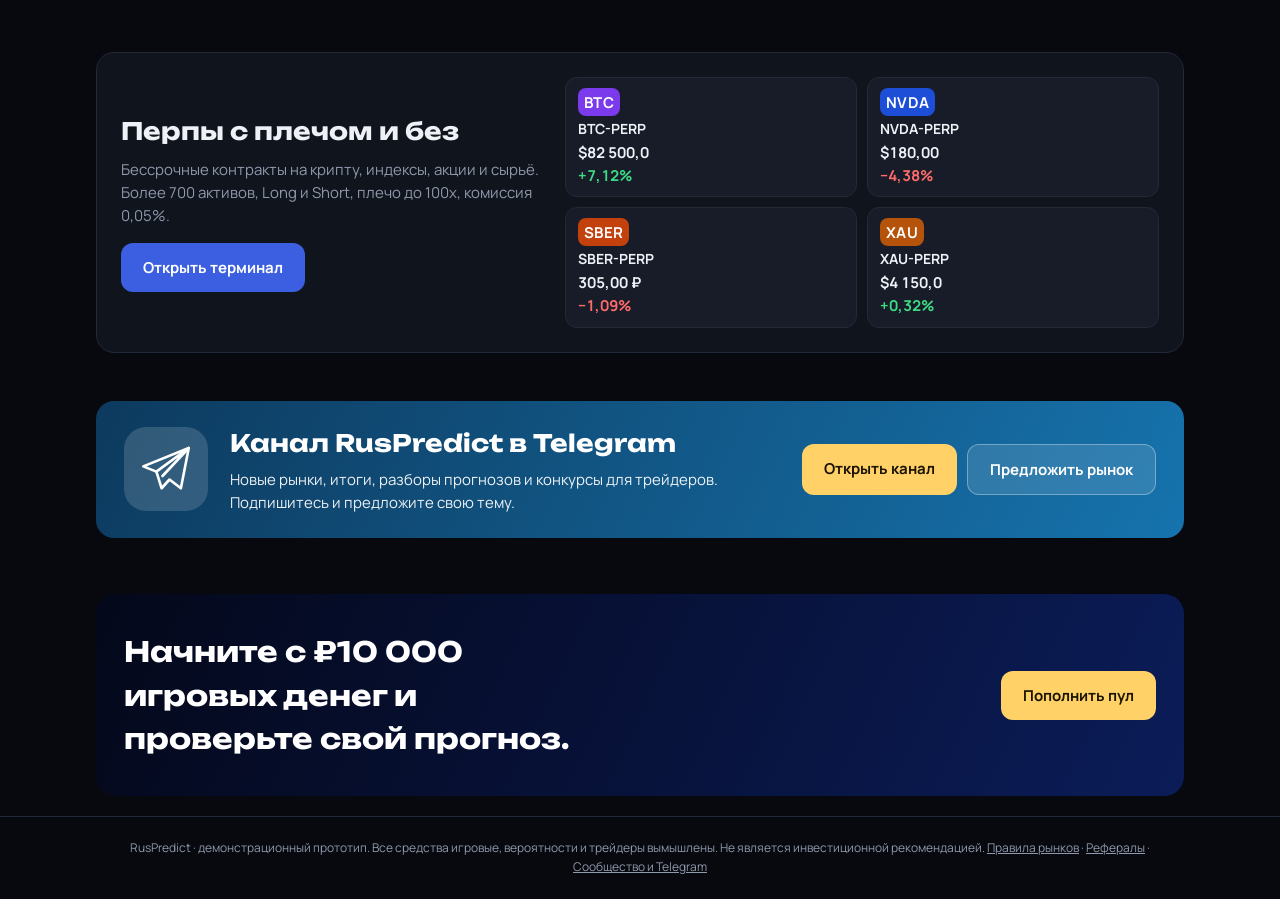
==== commit 2219b51c: "Referral program page: predictions and perps tabs, 10% of direct referral commissions, stats, chart " ====
--- a/index.html
+++ b/index.html
@@ -18,6 +18,7 @@
         <a href="#markets" data-r="markets">Рынки</a>
         <a href="#trade" data-r="trade">Перпы</a>
         <a href="#leaderboard" data-r="leaderboard">Лидеры</a>
+        <a href="#referrals" data-r="referrals">Рефералы</a>
         <a href="#community" data-r="community">Сообщество</a>
         <a href="#account" data-r="account">Аккаунт</a>
       </nav>
@@ -35,7 +36,7 @@
   <main id="view"></main>
 
   <footer>
-    <div class="wrap">RusPredict · демонстрационный прототип. Все средства игровые, вероятности и трейдеры вымышлены. Не является инвестиционной рекомендацией. <a href="#rules">Правила рынков</a> · <a href="#community">Сообщество и Telegram</a></div>
+    <div class="wrap">RusPredict · демонстрационный прототип. Все средства игровые, вероятности и трейдеры вымышлены. Не является инвестиционной рекомендацией. <a href="#rules">Правила рынков</a> · <a href="#referrals">Рефералы</a> · <a href="#community">Сообщество и Telegram</a></div>
   </footer>
 
   <div id="modal" class="modal" hidden>
--- a/styles.css
+++ b/styles.css
@@ -763,3 +763,138 @@
 #t-tabs{flex-wrap:wrap;overflow:visible;gap:6px}
 #t-tabs .tab{padding:6px 12px;font-size:13px}
 #t-tabs .tab small{margin-left:6px;opacity:.6;font-size:11px}
+/* Перпы: обзор, списки и боковое меню */
+.pf{display:grid;grid-template-columns:240px minmax(0,1fr);gap:28px;align-items:start;margin-top:8px}
+.pf.term{grid-template-columns:minmax(0,1fr)}
+.pf.term .pf-side{display:none}
+.pf-side{position:sticky;top:84px;display:flex;flex-direction:column;gap:2px}
+.pf-it{display:flex;align-items:center;gap:12px;width:100%;padding:11px 14px;border:0;border-radius:12px;background:none;color:var(--muted);font:600 15px var(--body);text-align:left;text-decoration:none;cursor:pointer}
+.pf-it:hover{color:var(--ink);background:var(--soft)}
+.pf-it.on{background:var(--soft);color:var(--ink)}
+.pf-it span{flex:1}
+.pf-it small{font-size:12px;opacity:.75;font-variant-numeric:tabular-nums}
+.pf-sep{height:1px;background:var(--line);margin:10px 4px}
+.pf-lab{padding:6px 14px 4px;font:700 13px var(--body);color:var(--muted)}
+.pf-main{min-width:0}
+.pf-head{display:flex;align-items:center;gap:12px;margin-bottom:18px}
+.pf-back{border:1px solid var(--line);background:var(--card);color:var(--ink);padding:9px 14px;border-radius:12px;font:700 13px var(--body);cursor:pointer;white-space:nowrap}
+.pf-back:hover{border-color:var(--muted)}
+.pf-search{position:relative;flex:1;max-width:520px}
+.pf-search .field{width:100%;margin:0}
+.pf-res{position:absolute;left:0;right:0;top:calc(100% + 6px);z-index:20;background:var(--card);border:1px solid var(--line);border-radius:14px;box-shadow:0 12px 32px #0007;padding:6px;max-height:420px;overflow:auto}
+.pf-res[hidden]{display:none}
+.pf-r{display:flex;align-items:center;gap:10px;width:100%;border:0;background:none;color:var(--ink);padding:8px 10px;border-radius:10px;cursor:pointer;text-align:left;font:inherit}
+.pf-r:hover{background:var(--soft)}
+.pf-r span{flex:1;display:flex;flex-direction:column;line-height:1.25;min-width:0}
+.pf-r small{color:var(--muted);font-size:12px;white-space:nowrap;overflow:hidden;text-overflow:ellipsis}
+.pf-r em{font-style:normal;font-weight:700;font-size:13px}
+.pf-h{font:700 24px var(--display);margin:0}
+.pf-cnt{font:600 14px var(--body);color:var(--muted);margin-left:6px}
+.pf-hr{display:flex;align-items:baseline;justify-content:space-between;margin:0 0 12px}
+.pf-link{border:0;background:none;color:var(--brand);font:700 14px var(--body);cursor:pointer}
+.pf-note{color:var(--muted);font-size:12px;margin:8px 0 0}
+.ai{display:inline-grid;place-items:center;flex:none;border-radius:12px;color:#fff;font-weight:800;letter-spacing:.01em;overflow:hidden}
+.fc-row{display:grid;grid-template-columns:repeat(4,minmax(0,1fr));gap:16px;margin:12px 0 38px}
+.fc{display:flex;flex-direction:column;gap:6px;padding:16px;border:1px solid var(--line);border-radius:22px;background:var(--card);cursor:pointer;transition:border-color .15s,transform .15s}
+.fc:hover{border-color:var(--muted);transform:translateY(-2px)}
+.fc-top{display:flex;align-items:center;gap:12px}
+.fc-n{display:flex;flex-direction:column;min-width:0;line-height:1.2;flex:1}
+.fc-n b{font:700 17px var(--body)}.fc-n small{color:var(--muted);font-size:13px;white-space:nowrap;overflow:hidden;text-overflow:ellipsis}
+.fav{display:grid;place-items:center;border:0;background:none;color:var(--muted);cursor:pointer;padding:4px;border-radius:8px}
+.fav:hover{color:var(--ink)}.fav.on{color:#f5c542}
+.as{display:block;width:100%;height:100px}
+.as.up{color:var(--yes)}.as.dn{color:var(--no)}
+.as .as-l{fill:none;stroke:currentColor;stroke-width:2.2;stroke-linejoin:round;stroke-linecap:round;vector-effect:non-scaling-stroke}
+.as .as-base{stroke:var(--line);stroke-width:1;stroke-dasharray:2 4;vector-effect:non-scaling-stroke}
+.fc-bot{display:flex;align-items:center;justify-content:space-between;gap:8px}
+.fc-p{display:flex;flex-direction:column;font:700 21px var(--display);font-variant-numeric:tabular-nums;line-height:1.25}
+.fc-p em{font:600 14px var(--body);font-style:normal}
+.lvp{flex:none;padding:3px 10px;border-radius:99px;background:var(--soft);color:var(--muted);font:700 12px var(--body)}
+.pf-two{display:grid;grid-template-columns:repeat(2,minmax(0,1fr));gap:40px;margin-bottom:38px}
+.gr{display:grid;grid-template-columns:40px minmax(60px,1fr) 96px minmax(120px,auto);align-items:center;gap:14px;padding:10px 6px;border-radius:14px;cursor:pointer}
+.gr:hover{background:var(--soft)}
+.gr-n{display:flex;flex-direction:column;min-width:0;line-height:1.25}
+.gr-n b{font:700 15px var(--body)}.gr-n small{color:var(--muted);font-size:13px;white-space:nowrap;overflow:hidden;text-overflow:ellipsis}
+.gr-sp .as{height:44px}
+.gr-p{display:flex;flex-direction:column;align-items:flex-end;line-height:1.3;font-variant-numeric:tabular-nums}
+.gr-p b{font-size:15px}.gr-p em{font-style:normal;font-size:13px;font-weight:600}
+.lt{border:1px solid var(--line);border-radius:18px;background:var(--card);overflow:hidden}
+.lt-head,.lt-row{display:grid;grid-template-columns:34px minmax(150px,1.7fr) 110px minmax(90px,1fr) 90px 110px 56px;align-items:center;gap:12px;padding:10px 16px}
+.lt-head{color:var(--muted);font:700 12px var(--body);border-bottom:1px solid var(--line);background:var(--soft)}
+.lt-sort{border:0;background:none;color:inherit;font:inherit;cursor:pointer;text-align:left;padding:0}
+.lt-sort.on{color:var(--ink)}
+.lt-row{border-bottom:1px solid var(--line);cursor:pointer;font-variant-numeric:tabular-nums}
+.lt-row:last-child{border-bottom:0}
+.lt-row:hover{background:var(--soft)}
+.lt-name{display:flex;align-items:center;gap:10px;min-width:0}
+.lt-name span:last-child{display:flex;flex-direction:column;min-width:0;line-height:1.25}
+.lt-name b{font-size:15px}.lt-name small{color:var(--muted);font-size:12px;white-space:nowrap;overflow:hidden;text-overflow:ellipsis}
+.lt-sp .as{height:34px}
+.lt-pr{font-weight:700}.lt-ch{font-weight:600}.lt-vol{color:var(--muted);font-size:13px}
+@media(max-width:1100px){.fc-row{grid-template-columns:repeat(2,minmax(0,1fr))}.pf-two{grid-template-columns:1fr;gap:28px}}
+@media(max-width:900px){
+  .pf{grid-template-columns:1fr;gap:14px}
+  .pf-side{position:static;flex-direction:row;overflow-x:auto;gap:6px;padding-bottom:4px;scrollbar-width:none}
+  .pf-it{width:auto;flex:none;padding:8px 12px;font-size:14px;border:1px solid var(--line);border-radius:99px}
+  .pf-it svg,.pf-sep,.pf-lab{display:none}
+  .lt-head,.lt-row{grid-template-columns:30px minmax(120px,1.6fr) minmax(80px,1fr) 80px;gap:8px;padding:10px 10px}
+  .lt-head span:nth-child(3),.lt-sp,.lt-head span:nth-child(6),.lt-vol,.lt-head span:nth-child(7),.lt-row .lvp{display:none}
+}
+@media(max-width:560px){.fc-row{grid-template-columns:1fr}.gr{grid-template-columns:40px minmax(0,1fr) minmax(100px,auto)}.gr-sp{display:none}.pf-h{font-size:20px}}
+.gr-p em{white-space:nowrap}
+/* рефералы */
+.ref{padding-bottom:50px}
+.rf-tabs{margin:14px 0 26px}
+.rf-title{display:flex;justify-content:space-between;align-items:flex-start;gap:20px;flex-wrap:wrap}
+.ref h1{display:flex;align-items:center;gap:12px;font:700 40px var(--display);margin:0 0 10px}
+.rf-bolt{margin-top:6px}
+.rf-bonus{padding:4px 12px;border-radius:99px;background:#6b4204;color:#ffb020;font:700 13px var(--body);letter-spacing:.08em;margin-top:6px}
+:root[data-theme="light"] .rf-bonus{background:#fde9bf;color:#8a5a00}
+.rf-sub{margin:0;color:var(--muted);font-size:17px}
+.rf-sub b{color:var(--ink)}
+.rf-sub a{color:var(--brand);text-decoration:none;font-weight:600}
+.rf-link{display:flex;align-items:center;gap:12px;padding:13px 16px;border:1px solid var(--line);border-radius:16px;background:var(--card);font:600 16px var(--body)}
+.rf-link button{display:grid;place-items:center;border:0;background:none;color:var(--muted);cursor:pointer;padding:2px}
+.rf-link button:hover{color:var(--ink)}
+.rf-user{display:flex;align-items:center;gap:16px;margin:26px 0 22px}
+.rf-user .avatar{width:58px;height:58px;font-size:20px}
+.rf-user b{font:600 24px var(--body)}
+.rf-card{border:1px solid var(--line);border-radius:26px;background:var(--card);overflow:hidden}
+.rf-stats{display:grid;grid-template-columns:repeat(3,minmax(0,1fr));border-bottom:1px solid var(--line)}
+.rf-stat{position:relative;display:block;padding:26px 30px;border:0;border-right:1px solid var(--line);background:none;text-align:left;cursor:pointer;color:var(--ink);font:inherit}
+.rf-stat:last-child{border-right:0}
+.rf-stat:hover{background:var(--soft)}
+.rf-stat small{display:flex;align-items:center;gap:8px;color:var(--muted);font:600 17px var(--body)}
+.rf-stat b{display:block;margin-top:8px;font:700 40px var(--display);font-variant-numeric:tabular-nums}
+.rf-stat.on::after{content:"";position:absolute;left:0;right:0;bottom:-1px;height:2px;background:var(--brand-fill)}
+.rf-coin{display:inline-block;width:22px;height:22px;border-radius:50%;background:radial-gradient(circle at 35% 30%,#ffd666,#e0a100);box-shadow:inset 0 0 0 3px #f5b30155}
+.rf-chart{position:relative;padding:20px 30px 16px}
+.rf-wm{display:flex;align-items:center;gap:10px;color:var(--muted);font:700 22px var(--body);opacity:.7;margin-bottom:6px}
+.rf-wm svg{width:30px;height:30px}
+.rf-svg{width:100%;height:auto;display:block;overflow:visible}
+.rf-svg .rf-line{stroke:var(--brand);stroke-width:2.4}
+.rf-svg .ca{fill:color-mix(in srgb,var(--brand) 12%,transparent)}
+.rf-svg .dot{stroke:var(--brand)}
+.rf-svg .hv-bar{fill:var(--brand)}
+.rf-upd{display:block;text-align:right;color:var(--muted);font-size:12px;margin-top:6px}
+.rf-pay{display:flex;align-items:center;justify-content:space-between;gap:16px;margin-top:16px;padding:16px 22px;border:1px solid var(--line);border-radius:18px;background:var(--card)}
+.rf-pay small{display:block;color:var(--muted);font-size:13px}
+.rf-pay b{font:700 24px var(--display)}
+.rf-pay .pbtn:disabled{opacity:.45;cursor:not-allowed}
+@media(max-width:720px){
+  .ref h1{font-size:30px}.rf-stat{padding:16px 14px}.rf-stat b{font-size:24px}.rf-stat small{font-size:13px;gap:4px}.rf-chart{padding:14px 12px}.rf-sub{font-size:15px}.rf-link{font-size:14px;width:100%;justify-content:space-between}
+  .rf-stats{grid-template-columns:repeat(3,minmax(0,1fr))}
+}
+/* семь пунктов меню: сжимаем шапку */
+@media(min-width:1181px) and (max-width:1300px){.wb-port{display:none}}
+@media(min-width:901px) and (max-width:1100px){.nav a{padding:6px 6px}.gear{width:36px;height:36px}}
+@media(min-width:641px) and (max-width:900px){.nav a{padding:6px 5px;font-size:12.5px}.gear{width:34px;height:34px}.dep-btn span{display:none}.dep-btn{padding:0 11px}}
+@media(max-width:640px){.nav a{padding:6px 5px;font-size:12px}}
+@media(min-width:1101px) and (max-width:1180px){.nav a{padding:6px 7px}.bar{gap:10px}}
+@media(min-width:901px) and (max-width:1000px){.logo{font-size:16px}.logo-svg{width:30px;height:30px}.nav a{font-size:12.5px;padding:6px 5px}.bar{gap:8px}.wbox{gap:8px}}
+@media(min-width:641px) and (max-width:760px){.nav a{padding:6px 4px;font-size:12px}.bar{gap:6px}.wbox{gap:6px}.wb small{font-size:11px}.wb b{font-size:13px}}
+@media(max-width:640px){.nav{overflow-x:auto;scrollbar-width:none;justify-content:flex-start;gap:0}.nav a{padding:6px 7px;font-size:12px;flex:none}}
+@media(max-width:420px){.nav a{padding:6px 5px;font-size:11.5px}}
+@media(max-width:440px){.dep-btn span{display:none}.dep-btn{padding:0 11px}.nav a{padding:6px 4px;font-size:11px}}
+@media(max-width:340px){.logo{font-size:17px}.logo-svg{width:30px;height:30px}.wb b{font-size:12.5px}}
+@media(max-width:400px){.nav a{padding:6px 3px}}
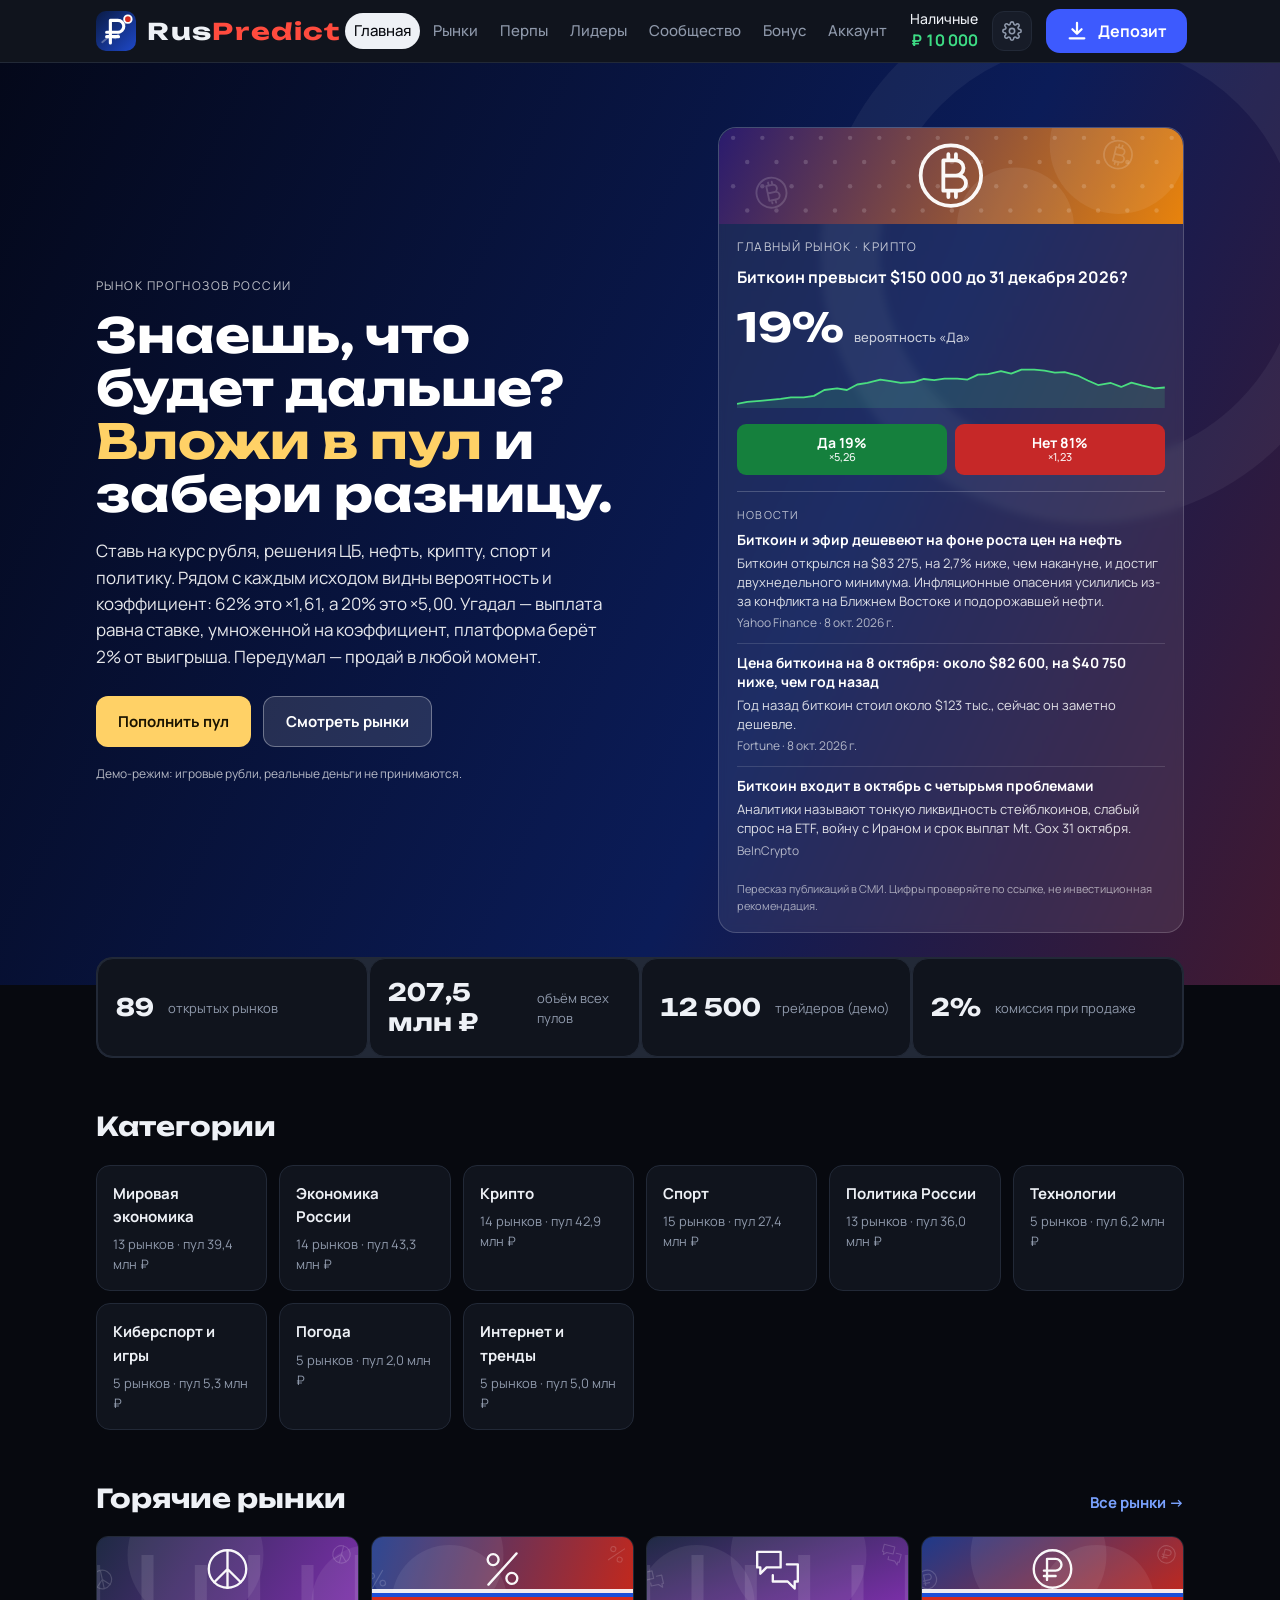
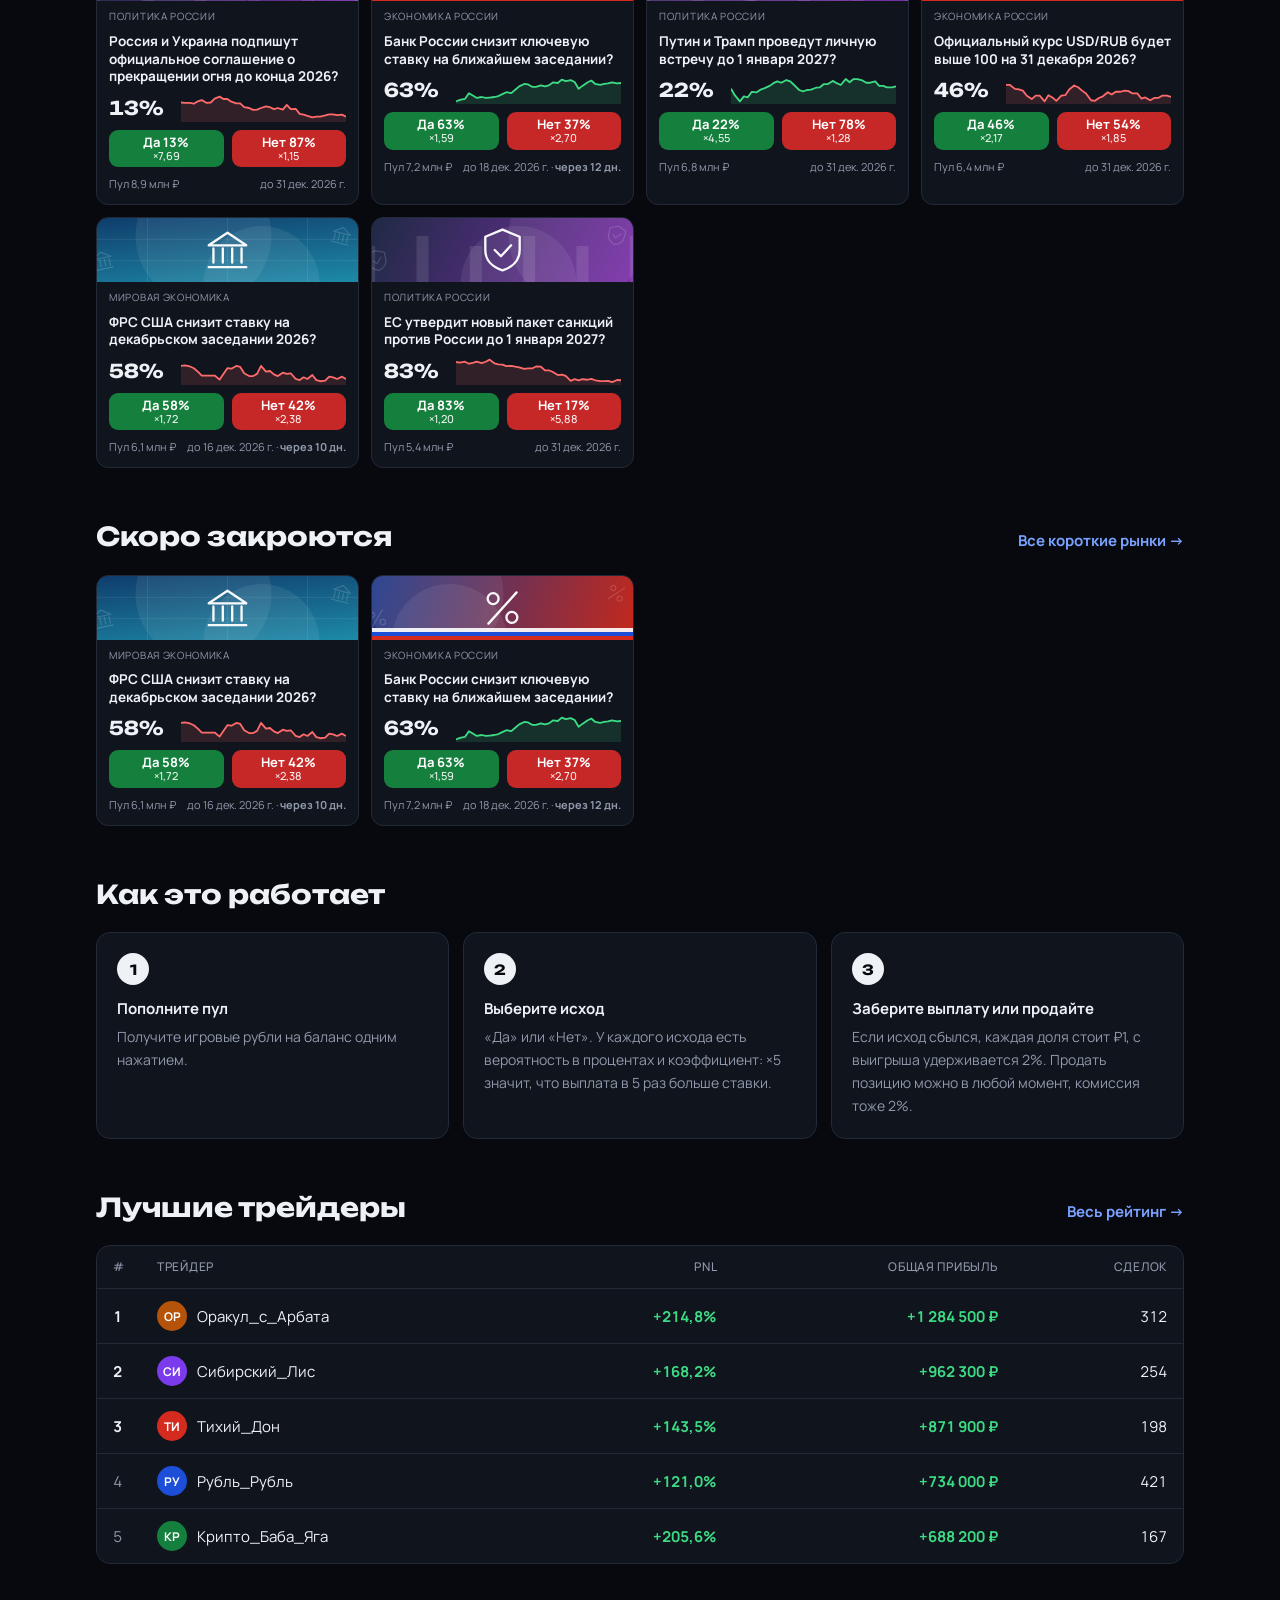
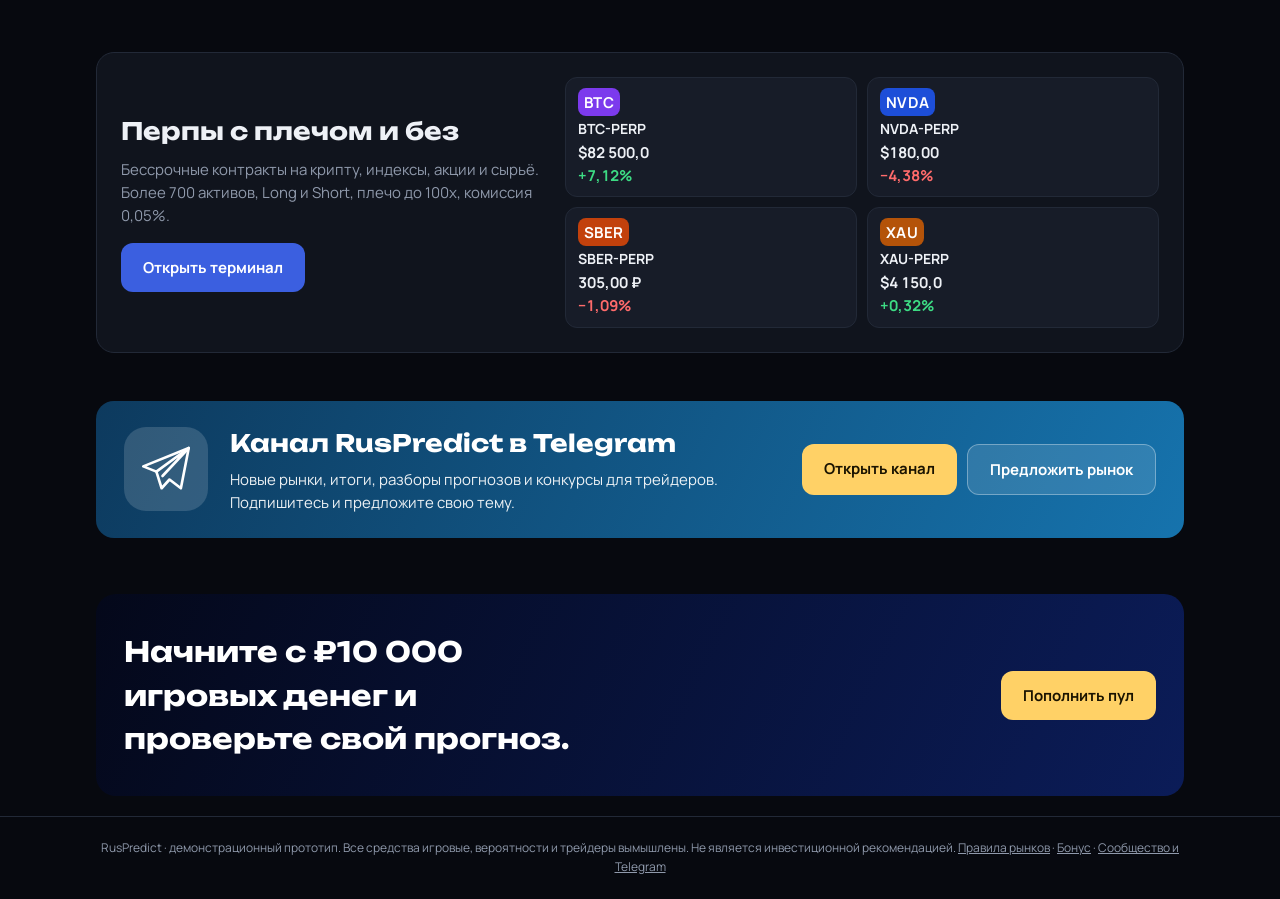
==== commit 87b3defb: "Bonus section (referrals + liquidity rewards), settings for bonuses, nav item Бонус Co-Authored-By: " ====
--- a/index.html
+++ b/index.html
@@ -18,8 +18,8 @@
         <a href="#markets" data-r="markets">Рынки</a>
         <a href="#trade" data-r="trade">Перпы</a>
         <a href="#leaderboard" data-r="leaderboard">Лидеры</a>
-        <a href="#referrals" data-r="referrals">Рефералы</a>
         <a href="#community" data-r="community">Сообщество</a>
+        <a href="#bonus" data-r="bonus">Бонус</a>
         <a href="#account" data-r="account">Аккаунт</a>
       </nav>
       <div class="wbox">
@@ -36,7 +36,7 @@
   <main id="view"></main>
 
   <footer>
-    <div class="wrap">RusPredict · демонстрационный прототип. Все средства игровые, вероятности и трейдеры вымышлены. Не является инвестиционной рекомендацией. <a href="#rules">Правила рынков</a> · <a href="#referrals">Рефералы</a> · <a href="#community">Сообщество и Telegram</a></div>
+    <div class="wrap">RusPredict · демонстрационный прототип. Все средства игровые, вероятности и трейдеры вымышлены. Не является инвестиционной рекомендацией. <a href="#rules">Правила рынков</a> · <a href="#bonus">Бонус</a> · <a href="#community">Сообщество и Telegram</a></div>
   </footer>
 
   <div id="modal" class="modal" hidden>
--- a/styles.css
+++ b/styles.css
@@ -898,3 +898,58 @@
 @media(max-width:440px){.dep-btn span{display:none}.dep-btn{padding:0 11px}.nav a{padding:6px 4px;font-size:11px}}
 @media(max-width:340px){.logo{font-size:17px}.logo-svg{width:30px;height:30px}.wb b{font-size:12.5px}}
 @media(max-width:400px){.nav a{padding:6px 3px}}
+.rf-stat em{display:block;margin-top:4px;font-style:normal;font-size:12.5px;color:var(--muted)}
+.rf-ind{background:color-mix(in srgb,var(--brand) 18%,transparent);color:var(--brand)}
+.rf-via{display:block;color:var(--muted);font-size:11px;margin-top:2px}
+.row-actions .sbtn:disabled{opacity:.45;cursor:not-allowed}
+@media(max-width:720px){.rf-stat em{font-size:11px}}
+/* Бонус: награды за ликвидность */
+.bonus-tabs{margin:14px 0 24px}
+.lq-banner{position:relative;overflow:hidden;display:flex;align-items:center;min-height:210px;padding:34px 40px;border-radius:30px;background:linear-gradient(120deg,#1f3150,#2d4166 60%,#3a4f78);color:#fff;margin-bottom:28px}
+.lq-bt{position:relative;z-index:1;display:flex;flex-direction:column;gap:6px;max-width:560px}
+.lq-bt small{color:#8ea4ff;font:600 20px var(--body)}
+.lq-i{opacity:.8;font-size:16px}
+.lq-bt > b{font:700 52px var(--display);letter-spacing:-.01em}
+.lq-bt > span{color:#a4b2cf;font-size:16px}
+.lq-claim{display:flex;align-items:center;gap:16px;flex-wrap:wrap;margin-top:12px;color:#c8d3ea;font-size:14px}
+.lq-claim b{color:#fff}
+.lq-claim .pbtn:disabled{opacity:.45;cursor:not-allowed}
+.lq-art{position:absolute;right:0;top:0;height:100%;width:auto;max-width:50%}
+.lq-tabs{margin:0 0 18px}
+.lq-tools .tabs{padding:0 0 14px;flex-wrap:wrap;overflow:visible}
+.lq-cats .tab{padding:11px 22px;font-size:16px;font-weight:600;border-radius:99px;background:var(--soft);border-color:transparent}
+.lq-cats .tab.active{background:var(--brand-fill);color:#fff;border-color:var(--brand-fill)}
+.lq-bar{display:flex;gap:10px;flex-wrap:wrap;margin-bottom:18px}
+.lq-bar .field{flex:1;min-width:220px;margin:0}
+.lq-bar .sbtn{display:inline-flex;align-items:center;gap:8px;padding:0 20px;font-size:15px}
+.lq-bar .sbtn.on{border-color:var(--brand);background:var(--soft)}
+.lq-table{min-width:0;overflow-x:auto}
+.lq-head,.lq-row{display:grid;grid-template-columns:minmax(230px,2.4fr) 70px 70px 104px 84px 92px 58px 104px 62px 30px 14px;align-items:center;gap:10px;min-width:960px}
+.lq-head{padding:10px 18px;color:var(--muted);font:700 12px var(--body);text-transform:uppercase;letter-spacing:.06em}
+.lq-th{border:0;background:none;color:inherit;font:inherit;text-transform:inherit;letter-spacing:inherit;cursor:pointer;text-align:left;padding:0}
+.lq-th.on{color:var(--ink)}
+.lq-item{margin-bottom:8px;border-radius:18px;background:var(--card);border:1px solid transparent}
+.lq-item.open{border-color:var(--line)}
+.lq-row{padding:12px 18px;cursor:pointer;border-radius:18px;font-variant-numeric:tabular-nums}
+.lq-row:hover{background:var(--soft)}
+.lq-mk{display:flex;align-items:center;gap:14px;min-width:0}
+.lq-q{font:600 15px/1.35 var(--body);display:-webkit-box;-webkit-line-clamp:2;-webkit-box-orient:vertical;overflow:hidden}
+.lq-c{font-size:15px}
+.lq-pool{font-weight:700}
+.lq-bars{display:inline-flex;gap:3px;align-items:center}
+.lq-bars i{width:7px;height:20px;border-radius:3px;background:var(--line)}
+.lq-bars.c1 i.on,.lq-bars.c2 i.on{background:#22c55e}.lq-bars.c3 i.on{background:#eab308}.lq-bars.c4 i.on,.lq-bars.c5 i.on{background:#f97316}
+.lq-px{display:flex;flex-direction:column;gap:6px;align-items:flex-start}
+.lq-px em{font-style:normal;font:700 13px var(--body);padding:3px 10px;border-radius:7px}
+.lq-px .yes{background:color-mix(in srgb,var(--yes) 18%,transparent);color:var(--yes)}
+.lq-px .no{background:color-mix(in srgb,var(--no) 18%,transparent);color:var(--no)}
+.lq-chev{color:var(--muted)}
+.lq-form{display:grid;grid-template-columns:repeat(3,minmax(0,1fr));gap:18px 24px;padding:6px 20px 20px}
+.lq-f label{display:block;font:700 13px var(--body);margin-bottom:8px}
+.lq-f .field{width:100%;margin-bottom:8px}
+.lq-f small{display:block;margin-top:6px;font-size:12px}
+.lq-prev{grid-column:1/-1;display:grid;grid-template-columns:repeat(4,minmax(0,1fr));gap:12px;padding:14px 16px;border-radius:14px;background:var(--soft)}
+.lq-prev small{display:block;color:var(--muted);font-size:12px}
+.lq-prev b{font:700 18px var(--display)}
+.lq-form .pbtn{grid-column:1/-1;justify-self:start;padding:12px 26px}
+@media(max-width:860px){.lq-banner{padding:24px 22px}.lq-bt > b{font-size:38px}.lq-art{opacity:.35}.lq-form{grid-template-columns:1fr}.lq-prev{grid-template-columns:repeat(2,minmax(0,1fr))}}
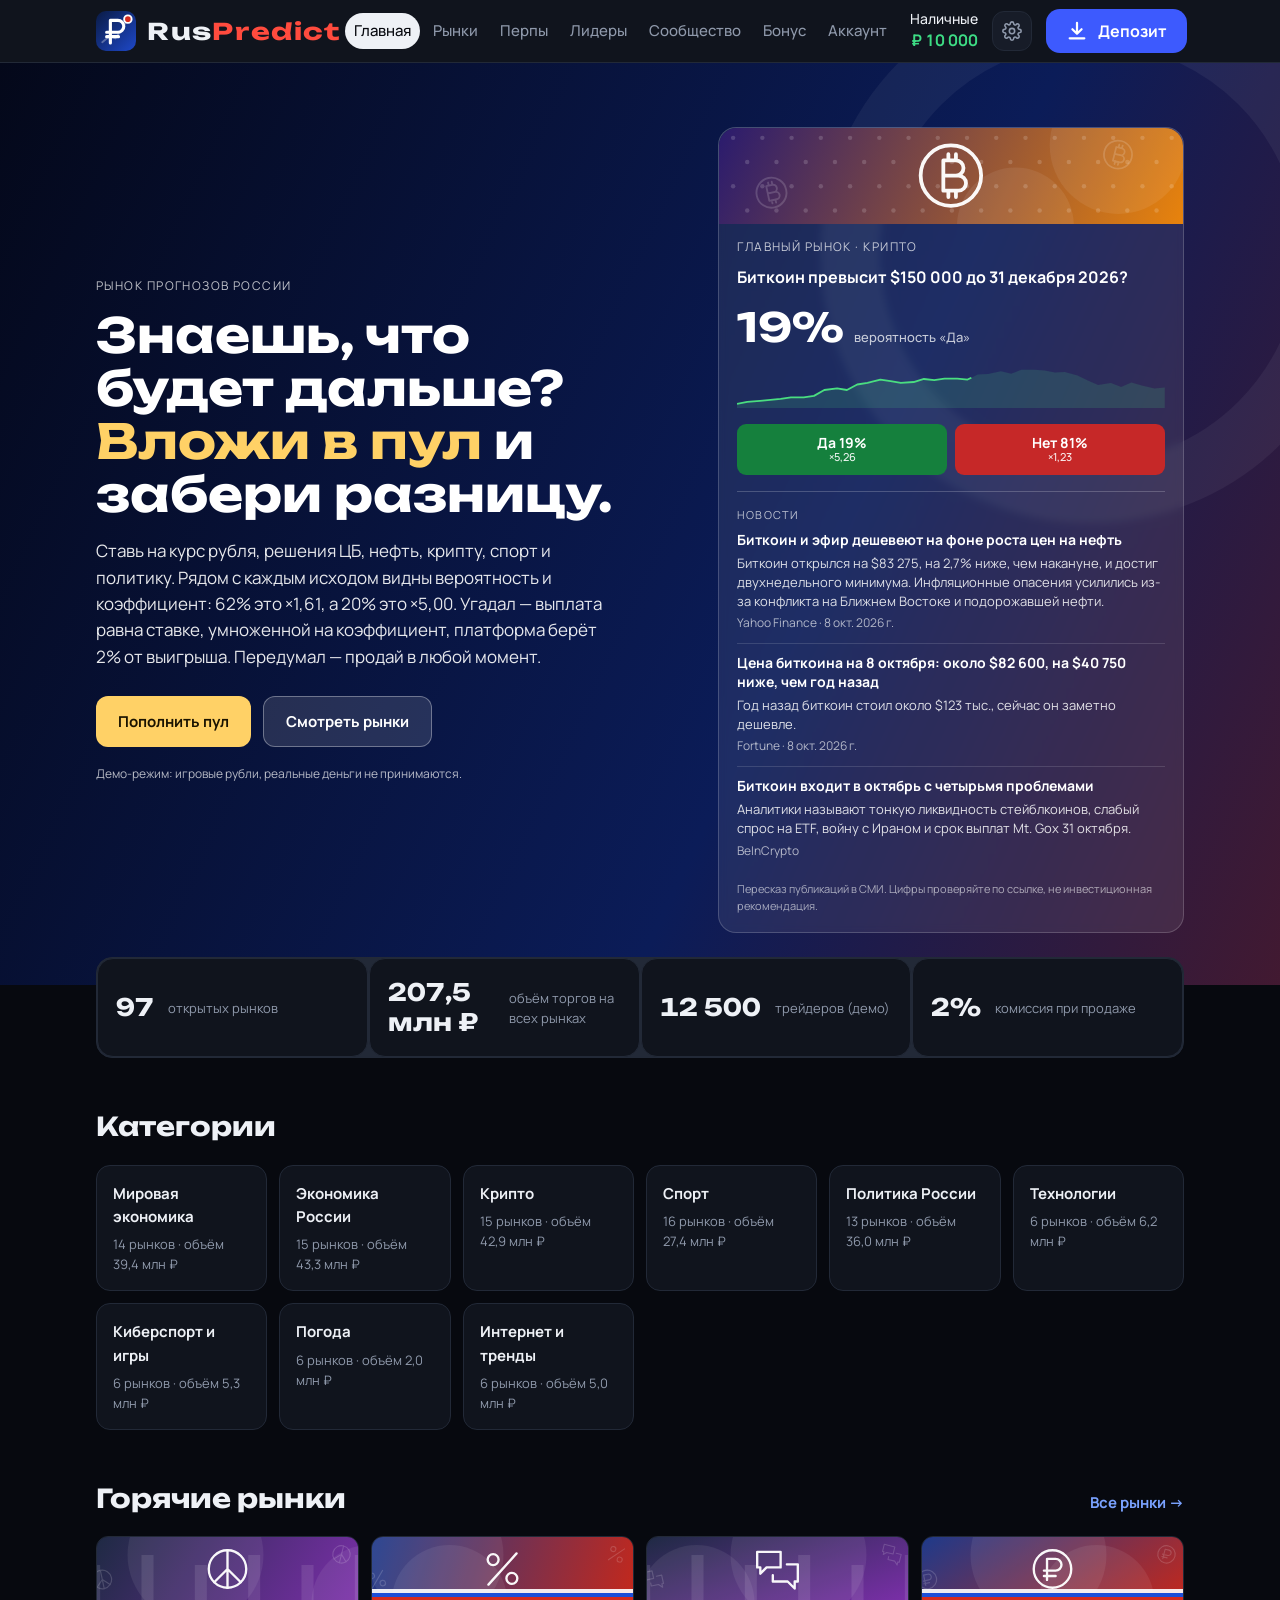
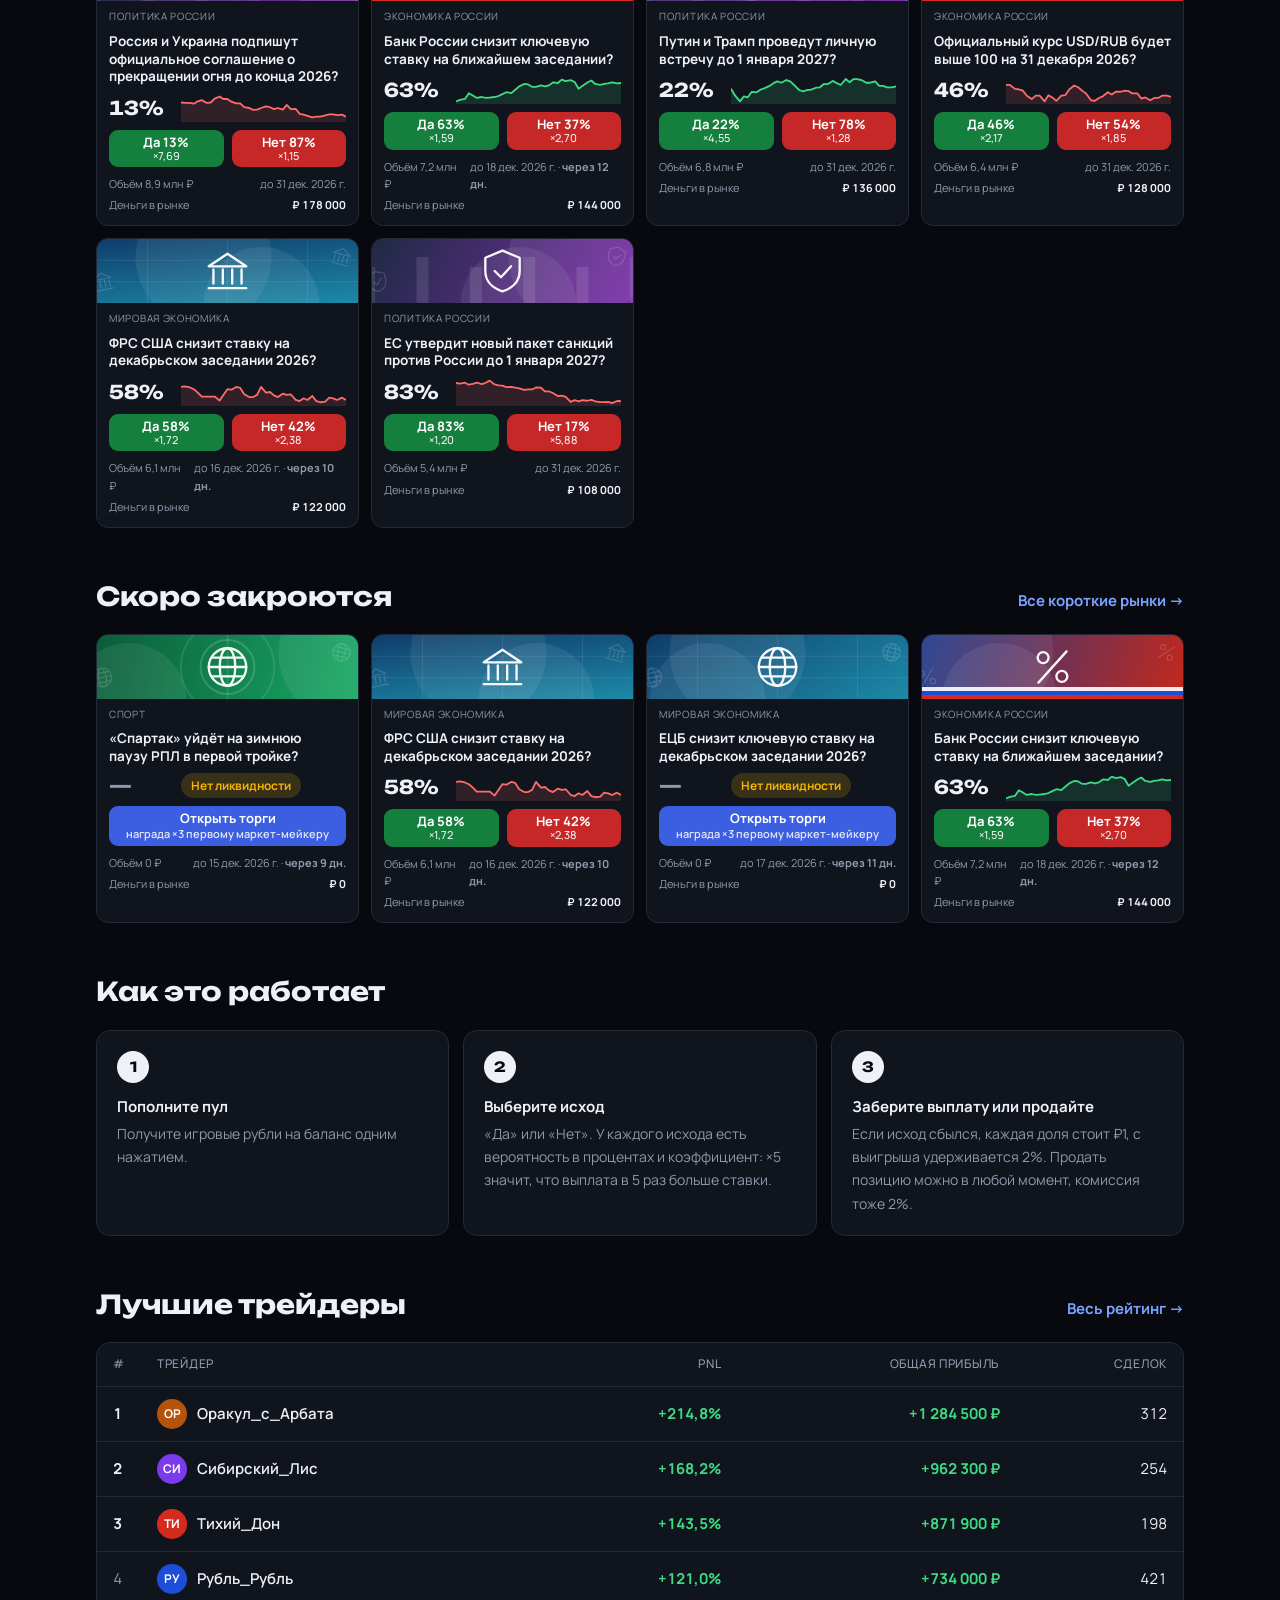
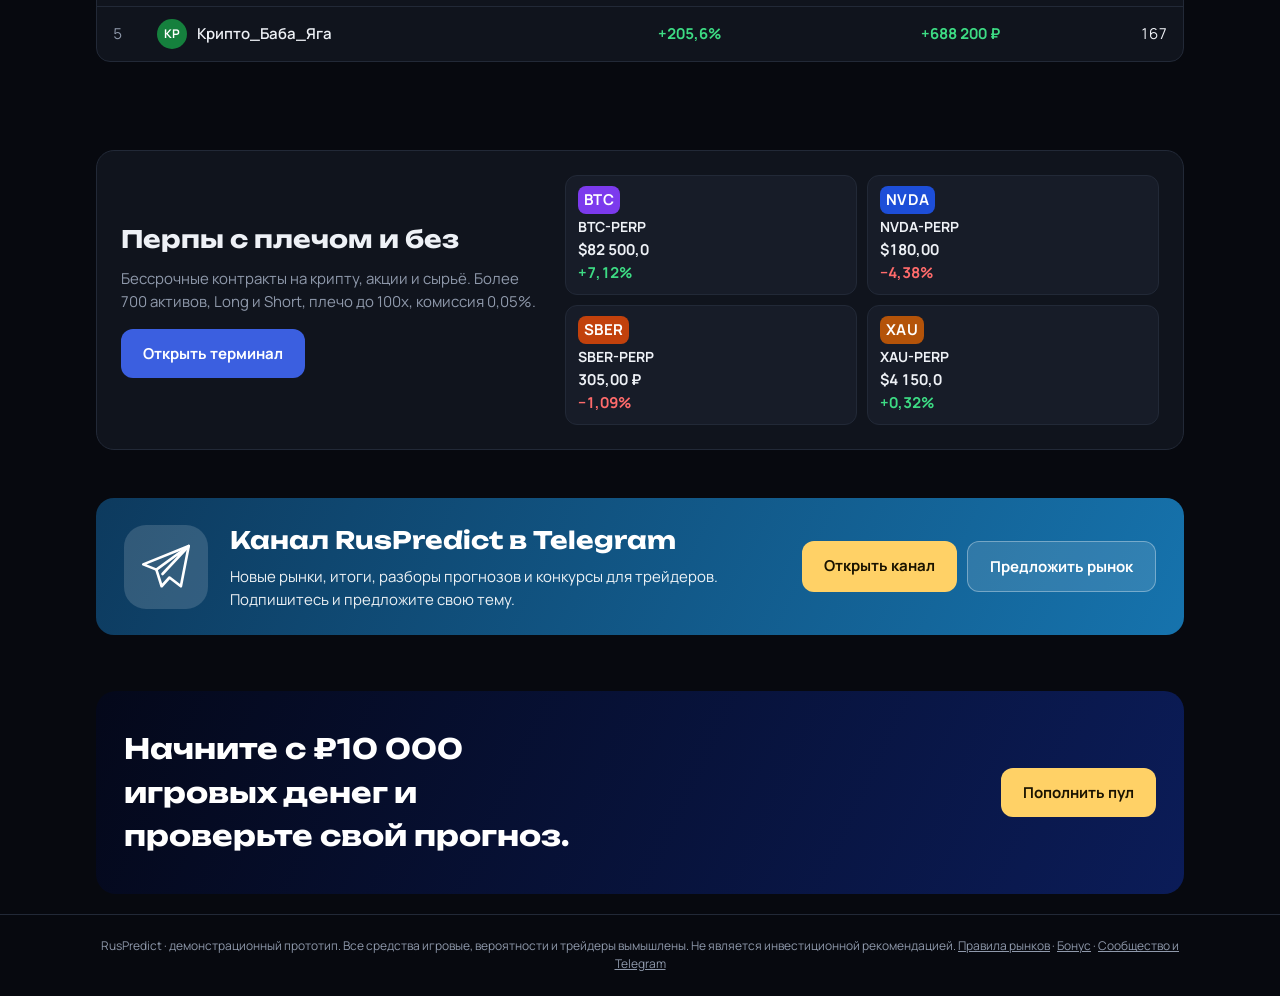
==== commit 7c95d4ba: "Designs: Kalshi, Polymarket, Aurora, Terminal themes with animations (ticker, sliding nav, price fla" ====
--- a/index.html
+++ b/index.html
@@ -6,7 +6,7 @@
   <title>RusPredict — рынок прогнозов</title>
   <link rel="icon" type="image/svg+xml" href="assets/logo-mark.svg">
   <link rel="preconnect" href="https://fonts.googleapis.com">
-  <link rel="stylesheet" href="https://fonts.googleapis.com/css2?family=Manrope:wght@400;500;700&family=Unbounded:wght@500;700&display=swap">
+  <link rel="stylesheet" href="https://fonts.googleapis.com/css2?family=Manrope:wght@400;500;700&family=Unbounded:wght@500;700&family=Inter:wght@400;500;600;700&family=Barlow+Condensed:wght@500;600;700&family=Space+Grotesk:wght@500;700&family=JetBrains+Mono:wght@400;700&display=swap">
   <link rel="stylesheet" href="styles.css">
 </head>
 <body>
@@ -32,6 +32,8 @@
       </div>
     </div>
   </header>
+
+  <div class="ticker" id="ticker" aria-hidden="true"><div class="tk-track" id="tk-track"></div></div>
 
   <main id="view"></main>
 
--- a/styles.css
+++ b/styles.css
@@ -143,7 +143,7 @@
 .swatch{width:30px;height:30px;border-radius:50%;border:3px solid var(--card);outline:2px solid var(--line);cursor:pointer;padding:0}
 .swatch.on{outline-color:var(--ink)}
 .row-actions{display:flex;gap:10px;margin-top:16px;flex-wrap:wrap}
-.pbtn{border:0;border-radius:10px;background:var(--brand-fill);color:#fff;padding:11px 18px;font:700 14px var(--body);cursor:pointer}
+.pbtn{border:0;border-radius:10px;background:var(--brand-fill);color:var(--on-brand,#fff);padding:11px 18px;font:700 14px var(--body);cursor:pointer}
 .sbtn{border:1px solid var(--line);border-radius:10px;background:none;color:var(--ink);padding:11px 18px;font:500 14px var(--body);cursor:pointer}
 .sbtn.danger{color:var(--no)}
 .kpis{display:grid;grid-template-columns:repeat(3,1fr);gap:10px;margin-bottom:18px}
@@ -173,7 +173,7 @@
 .chip{border:1px solid var(--line);background:var(--soft);color:var(--ink);padding:7px 13px;border-radius:99px;cursor:pointer;font:500 14px var(--body)}
 .chip:hover{border-color:var(--brand)}
 .calc{display:flex;justify-content:space-between;gap:8px;font-size:13px;color:var(--muted);margin:10px 0 14px;flex-wrap:wrap}
-.submit{width:100%;padding:13px;border:0;border-radius:10px;background:var(--brand-fill);color:#fff;font:700 15px var(--body);cursor:pointer}
+.submit{width:100%;padding:13px;border:0;border-radius:10px;background:var(--brand-fill);color:var(--on-brand,#fff);font:700 15px var(--body);cursor:pointer}
 .msg{margin-top:10px;font-size:13px;color:var(--yes);min-height:18px}
 .msg.err{color:var(--no)}
 .toast{position:fixed;left:50%;bottom:calc(24px + env(safe-area-inset-bottom,0px));transform:translateX(-50%);background:var(--ink);color:var(--bg);padding:10px 18px;border-radius:99px;font-weight:500;z-index:40;max-width:90vw}
@@ -348,7 +348,7 @@
 .promo-trade{display:grid;grid-template-columns:1fr 1.4fr;gap:20px;align-items:center;background:var(--card);border:1px solid var(--line);border-radius:18px;padding:24px}
 .pt-text h2{font-size:clamp(18px,2.6vw,24px);margin-bottom:8px}
 .pt-text p{margin:0 0 16px;color:var(--muted)}
-.pt-text .cta.primary{background:var(--brand-fill);color:#fff}
+.pt-text .cta.primary{background:var(--brand-fill);color:var(--on-brand,#fff)}
 .pt-tiles{display:grid;grid-template-columns:repeat(2,1fr);gap:10px}
 .pt-tile{display:grid;grid-template-columns:auto 1fr;grid-template-rows:auto auto;gap:2px 10px;align-items:center;border:1px solid var(--line);border-radius:12px;padding:10px 12px;text-decoration:none;background:var(--soft)}
 .pt-tile b{font-size:14px}.pt-tile span{grid-column:1/-1;font:700 15px var(--body);font-variant-numeric:tabular-nums}
@@ -382,6 +382,7 @@
 /* бейдж источника цены */
 .lv{display:inline-block;font:700 10px var(--body);padding:1px 6px;border-radius:99px;background:var(--soft);color:var(--muted);vertical-align:middle;letter-spacing:.03em}
 .lv.on{background:color-mix(in srgb,var(--yes) 18%,transparent);color:var(--yes)}
+.lv.on::before{content:"";display:inline-block;width:6px;height:6px;margin-right:5px;border-radius:50%;background:var(--yes);vertical-align:1px}
 .t-src{margin-top:8px;font-size:12px;color:var(--muted)}
 
 /* Polymarket */
@@ -511,7 +512,7 @@
 .dp-tabs button.on{border-color:var(--brand);background:var(--soft)}
 .dp-l{display:block;font-size:12px;font-weight:700;margin:12px 0 6px;opacity:.75}
 #dep-root select.field{width:100%}
-#dep-root .chip.on{background:var(--brand-fill);color:#fff;border-color:var(--brand-fill)}
+#dep-root .chip.on{background:var(--brand-fill);color:var(--on-brand,#fff);border-color:var(--brand-fill)}
 .dp-sum{display:flex;justify-content:space-between;align-items:baseline;gap:12px;margin:14px 0;padding:12px 14px;border-radius:12px;background:var(--soft);font-size:13px}
 .dp-sum b{font-size:17px;white-space:nowrap}
 .dp-fine{display:block;margin-top:10px;font-size:11px;opacity:.6}
@@ -918,7 +919,7 @@
 .lq-tabs{margin:0 0 18px}
 .lq-tools .tabs{padding:0 0 14px;flex-wrap:wrap;overflow:visible}
 .lq-cats .tab{padding:11px 22px;font-size:16px;font-weight:600;border-radius:99px;background:var(--soft);border-color:transparent}
-.lq-cats .tab.active{background:var(--brand-fill);color:#fff;border-color:var(--brand-fill)}
+.lq-cats .tab.active{background:var(--brand-fill);color:var(--on-brand,#fff);border-color:var(--brand-fill)}
 .lq-bar{display:flex;gap:10px;flex-wrap:wrap;margin-bottom:18px}
 .lq-bar .field{flex:1;min-width:220px;margin:0}
 .lq-bar .sbtn{display:inline-flex;align-items:center;gap:8px;padding:0 20px;font-size:15px}
@@ -953,3 +954,409 @@
 .lq-prev b{font:700 18px var(--display)}
 .lq-form .pbtn{grid-column:1/-1;justify-self:start;padding:12px 26px}
 @media(max-width:860px){.lq-banner{padding:24px 22px}.lq-bt > b{font-size:38px}.lq-art{opacity:.35}.lq-form{grid-template-columns:1fr}.lq-prev{grid-template-columns:repeat(2,minmax(0,1fr))}}
+.st-go{cursor:pointer}
+.st-go:hover{border-color:var(--muted)}
+.st-chev{margin-left:auto;color:var(--muted);font-size:22px;line-height:1;padding:0 4px}
+.st-go .sw{margin-left:6px}
+#modal.fs .ref{padding-bottom:30px}
+
+/* Рефералы: Прогнозы и Перпы визуально разделены */
+.ref[data-cat="pred"]{--acc:#8b6cff}
+.ref[data-cat="perps"]{--acc:#14c8a8}
+:root[data-theme="light"] .ref[data-cat="pred"]{--acc:#6a4df0}
+:root[data-theme="light"] .ref[data-cat="perps"]{--acc:#0a9f86}
+.rf-switch{display:grid;grid-template-columns:repeat(2,minmax(0,1fr));gap:14px;margin:14px 0 26px}
+.rf-opt{--a:var(--brand);display:flex;align-items:center;gap:14px;padding:16px 18px;border:1.5px solid var(--line);border-radius:20px;background:var(--card);color:var(--ink);font:inherit;text-align:left;cursor:pointer;transition:border-color .15s,background .15s,transform .15s}
+.rf-opt[data-cat="pred"]{--a:#8b6cff}
+.rf-opt[data-cat="perps"]{--a:#14c8a8}
+:root[data-theme="light"] .rf-opt[data-cat="pred"]{--a:#6a4df0}
+:root[data-theme="light"] .rf-opt[data-cat="perps"]{--a:#0a9f86}
+.rf-opt:hover{border-color:color-mix(in srgb,var(--a) 55%,var(--line))}
+.rf-opt.on{border-color:var(--a);background:color-mix(in srgb,var(--a) 13%,var(--card));box-shadow:0 0 0 3px color-mix(in srgb,var(--a) 22%,transparent)}
+.rf-opt .rf-ico{display:grid;place-items:center;flex:none;width:46px;height:46px;border-radius:14px;background:color-mix(in srgb,var(--a) 18%,transparent);color:var(--a)}
+.rf-opt.on .rf-ico{background:var(--a);color:#fff}
+.rf-ot{display:flex;flex-direction:column;gap:3px;min-width:0;flex:1}
+.rf-ot b{font:700 19px var(--body)}
+.rf-ot small{color:var(--muted);font-size:12.5px;line-height:1.35}
+.rf-os{display:flex;flex-direction:column;align-items:flex-end;gap:2px;flex:none}
+.rf-os b{font:700 17px var(--display);font-variant-numeric:tabular-nums;color:var(--a)}
+.rf-os small{color:var(--muted);font-size:12px}
+.rf-kind{display:inline-flex;align-items:center;gap:8px;margin:10px 0 8px;padding:5px 14px 5px 6px;border-radius:99px;background:color-mix(in srgb,var(--acc) 16%,transparent);color:var(--acc);font:800 13px var(--body);letter-spacing:.08em}
+.rf-kind .rf-ico{display:grid;place-items:center;width:26px;height:26px;border-radius:50%;background:var(--acc);color:#fff}
+.rf-kind .rf-ico svg{width:15px;height:15px}
+.rf-kind i{font-style:normal;font-weight:600;letter-spacing:0;color:var(--muted);margin-left:2px}
+.ref[data-cat] .rf-card{border-color:color-mix(in srgb,var(--acc) 45%,var(--line));box-shadow:inset 0 3px 0 var(--acc)}
+.ref[data-cat] .rf-stat.on::after{background:var(--acc)}
+.ref[data-cat] .rf-svg .rf-line{stroke:var(--acc)}
+.ref[data-cat] .rf-svg .ca{fill:color-mix(in srgb,var(--acc) 14%,transparent)}
+.ref[data-cat] .rf-svg .dot{stroke:var(--acc)}
+.ref[data-cat] .rf-svg .hv-bar{fill:var(--acc)}
+.rf-chip{display:inline-block;padding:2px 12px;border-radius:99px;background:color-mix(in srgb,var(--acc) 18%,transparent);color:var(--acc);font-weight:700}
+.ref[data-cat] .rf-pay{border-color:color-mix(in srgb,var(--acc) 35%,var(--line))}
+.ref[data-cat] .rf-pay .pbtn{background:var(--acc);color:#fff}
+@media(max-width:640px){.rf-switch{gap:8px}.rf-opt{flex-wrap:wrap;padding:12px;gap:10px}.rf-opt .rf-ico{width:36px;height:36px}.rf-ot b{font-size:16px}.rf-ot small{display:none}.rf-os{align-items:flex-start;width:100%;flex-direction:row;justify-content:space-between}}
+/* аккаунт: портфель */
+.acp{margin:18px 0 22px}
+.acp-tabs{display:flex;gap:26px;border-bottom:1px solid var(--line);margin-bottom:18px}
+.acp-tabs button{border:0;background:none;color:var(--muted);font:700 17px var(--body);padding:8px 2px 12px;cursor:pointer;border-bottom:2px solid transparent;margin-bottom:-1px}
+.acp-tabs button:hover{color:var(--ink)}
+.acp-tabs button.on{color:var(--ink);border-bottom-color:var(--ink)}
+.acp-cards{display:grid;grid-template-columns:1fr 1fr;gap:16px}
+.acp-card{display:flex;flex-direction:column;justify-content:space-between;gap:18px;padding:22px 24px;border:1px solid var(--line);border-radius:22px;background:var(--card);min-width:0}
+.acp-row{display:flex;justify-content:space-between;align-items:flex-start;gap:16px;flex-wrap:wrap}
+.acp-main small,.acp-av small{display:flex;align-items:center;gap:8px;color:var(--muted);font:600 15px var(--body)}
+.acp-big{display:flex;align-items:center;gap:12px;margin:8px 0 6px;font:700 38px var(--display);font-variant-numeric:tabular-nums;line-height:1.1}
+.acp-eye,.acp-share{display:inline-grid;place-items:center;border:0;background:none;color:var(--muted);cursor:pointer;padding:2px}
+.acp-eye:hover,.acp-share:hover{color:var(--ink)}
+.acp-share{cursor:help}
+.acp-sub{display:block;font-size:14px;color:var(--muted)}
+.acp-sub i{font-style:normal;color:var(--muted)}
+.acp-sub.pos{color:var(--yes)}.acp-sub.neg{color:var(--no)}.acp-sub.muted{color:var(--muted)}
+.acp-av{text-align:right}
+.acp-av small{justify-content:flex-end}
+.acp-av b{display:block;margin:6px 0 8px;font:700 28px var(--display);font-variant-numeric:tabular-nums}
+.acp-pill{display:inline-block;padding:5px 12px;border-radius:99px;border:1px solid var(--line);background:var(--soft);font-size:12.5px;color:var(--muted)}
+.acp-btns{display:grid;grid-template-columns:1fr 1fr;gap:12px}
+.acp-btns button{display:flex;align-items:center;justify-content:center;gap:10px;height:56px;border:0;border-radius:14px;font:700 17px var(--body);cursor:pointer}
+.acp-dep{background:var(--brand-fill);color:var(--on-brand,#fff)}
+.acp-dep:hover{filter:brightness(1.08)}
+.acp-wd{background:var(--soft);color:var(--muted)}
+.acp-wd:hover{color:var(--ink)}
+.acp-dot{display:inline-block;width:12px;height:12px;border-radius:50%;background:var(--muted)}
+.acp-dot.pos{background:var(--yes)}.acp-dot.neg{background:var(--no)}
+.acp-big.pos{color:var(--yes)}.acp-big.neg{color:var(--no)}
+.acp-rng{display:flex;align-items:center;flex-wrap:wrap;justify-content:flex-end;gap:2px 4px;max-width:100%}
+.acp-rng button{border:0;background:none;color:var(--muted);font:700 14px var(--body);padding:7px 11px;border-radius:9px;cursor:pointer}
+.acp-rng button:hover{color:var(--ink)}
+.acp-rng button.on{background:color-mix(in srgb,var(--brand) 22%,transparent);color:var(--brand)}
+.acp-brand{display:flex;align-items:center;gap:8px;width:100%;justify-content:flex-end;margin-top:8px;color:var(--muted);font:700 18px var(--body);opacity:.75}
+.acp-brand svg{width:26px;height:26px}
+.acp-chart{min-height:150px}
+.acp-svg{width:100%;height:auto;display:block;overflow:visible}
+.acp-svg .acp-zero{stroke-dasharray:3 4}
+.acp-svg.up .cl{stroke:var(--yes)}.acp-svg.down .cl{stroke:var(--no)}
+.acp-svg.up .ca{fill:color-mix(in srgb,var(--yes) 14%,transparent)}.acp-svg.down .ca{fill:color-mix(in srgb,var(--no) 14%,transparent)}
+.acp-svg.up .dot{stroke:var(--yes)}.acp-svg.down .dot{stroke:var(--no)}
+.acp-svg.up .hv-bar{fill:var(--yes)}.acp-svg.down .hv-bar{fill:var(--no)}
+.acp-tools{display:flex;align-items:center;gap:12px;flex-wrap:wrap;margin:22px 0 14px}
+.acp-sub-tabs{display:flex;gap:2px;padding:5px;border:1px solid var(--line);border-radius:14px}
+.acp-sub-tabs button{display:flex;align-items:center;gap:6px;border:0;background:none;color:var(--muted);font:700 15px var(--body);padding:10px 16px;border-radius:10px;cursor:pointer}
+.acp-sub-tabs button:hover{color:var(--ink)}
+.acp-sub-tabs button.on{background:var(--soft);color:var(--ink)}
+.acp-sub-tabs em{font-style:normal;font-size:12px;padding:1px 7px;border-radius:99px;background:var(--line);color:var(--muted)}
+.acp-search{display:flex;align-items:center;gap:10px;flex:1;min-width:180px;height:52px;padding:0 16px;border:1px solid var(--line);border-radius:14px;color:var(--muted)}
+.acp-search input{flex:1;min-width:0;border:0;outline:0;background:none;color:var(--ink);font:500 16px var(--body)}
+.acp-sort{height:52px;padding:0 14px;border:1px solid var(--line);border-radius:14px;background:var(--card);color:var(--ink);font:600 15px var(--body)}
+.acp-tg{display:flex;align-items:center;gap:10px;font:600 15px var(--body);cursor:pointer}
+.acp-tx td{vertical-align:middle}
+.acp-tx td small{display:block}
+.acp-tx td:nth-child(n+2),.acp-tx th:nth-child(n+2){text-align:right}
+.acp-tx td:last-child{text-align:right}
+.acp-mk{display:flex;align-items:center;gap:12px;color:var(--ink);text-decoration:none;cursor:pointer;white-space:normal}
+.acp-mk:hover b{color:var(--brand)}
+.acp-mk b{display:block;font-weight:700;font-size:14.5px;line-height:1.3}
+.acp-mk small{display:block;margin-top:3px}
+.acp-act{display:block;margin-top:6px}
+.acp-empty{padding:34px 10px;text-align:center;color:var(--muted);font-size:16px}
+@media(max-width:900px){.acp-cards{grid-template-columns:1fr}}
+@media(max-width:560px){.acp-card{padding:18px 16px}.acp-big{font-size:30px}.acp-av{text-align:left;width:100%}.acp-av small{justify-content:flex-start}.acp-rng{justify-content:flex-start}.acp-brand{justify-content:flex-start}.acp-btns button{height:50px;font-size:16px}.acp-tools{gap:8px}.acp-search,.acp-sort{height:46px;flex:1 1 100%}.acp-sub-tabs button{padding:9px 10px;font-size:14px}}
+.acp-prow{flex-wrap:nowrap}
+.acp-prow .acp-main{flex:1;min-width:0}
+.acp-rng{flex:0 1 auto;max-width:58%}
+.acp-rng button{padding:7px 9px}
+.acp-svg .tx{font-size:13px}
+@media(max-width:560px){.acp-prow{flex-wrap:wrap}.acp-rng{max-width:100%}}
+/* профили трейдеров */
+.lb-go{cursor:pointer}
+.lb-go:hover td{background:var(--soft)}
+a.who{color:inherit;text-decoration:none;font-weight:600}
+a.who:hover{color:var(--brand)}
+a.fs-back{display:inline-block;text-decoration:none}
+.trd{padding-bottom:10px}
+.trd-head{display:flex;align-items:center;gap:18px;margin:6px 0 20px}
+.trd-head .avatar{width:68px;height:68px;font-size:24px}
+.trd-head h1{margin:0;font:700 32px var(--display)}
+.trd-rank{color:var(--muted);font-size:15px}
+.trd-kpis{grid-template-columns:repeat(4,1fr);margin-bottom:22px}
+.trd-kpis .kpi{padding:16px 18px;border-radius:16px;background:var(--card);border:1px solid var(--line)}
+.trd-kpis .kpi b{font-size:24px}
+.trd-kpis .kpi span{color:var(--muted);font-size:13px}
+.trd-mini{display:grid;grid-template-columns:1fr 1fr;gap:12px}
+.trd-mini div{padding:12px 14px;border-radius:14px;background:var(--soft)}
+.trd-mini b{display:block;font:700 18px var(--display);font-variant-numeric:tabular-nums}
+.trd-mini span{color:var(--muted);font-size:12.5px}
+@media(max-width:720px){.trd-kpis{grid-template-columns:1fr 1fr}.trd-head h1{font-size:25px}.trd-head .avatar{width:54px;height:54px;font-size:19px}}
+.trd{padding-top:18px}
+.trd .acp-big{font-size:32px;white-space:nowrap}
+@media(max-width:560px){.trd .acp-big{font-size:27px}}
+a.cm-av,a.cm-nick{color:inherit;text-decoration:none}
+a.cm-nick:hover b,a.who:hover .tx-nick{color:var(--brand)}
+a.cm-av{flex:none;border-radius:50%}
+a.cm-av:hover .avatar{box-shadow:0 0 0 2px var(--brand)}
+/* личный кошелёк */
+.wl{margin:16px 0}
+.wl-sub{margin:4px 0 14px;color:var(--muted);font-size:13.5px}
+.wl-sub b{color:var(--ink);font-family:ui-monospace,monospace;letter-spacing:.03em}
+.wl-nets{margin-bottom:14px}
+.wl-body{display:grid;grid-template-columns:200px 1fr;gap:22px;align-items:start}
+.wl-body .dp-qr{width:200px;height:200px;border-radius:14px}
+.wl-coins{display:flex;align-items:center;gap:8px;flex-wrap:wrap;font-size:13px;color:var(--muted);margin-bottom:8px}
+.wl-coin{display:inline-flex;align-items:center;gap:6px;padding:4px 10px 4px 5px;border:1px solid var(--line);border-radius:99px;color:var(--ink);font-weight:700}
+.wl-stat{margin:10px 0 12px;padding:12px 14px;border-radius:12px;background:var(--soft)}
+.wl-stat span{display:block;color:var(--muted);font-size:12px}
+.wl-stat b{display:block;font:700 22px var(--display);margin:2px 0}
+.wl-stat small{color:var(--muted);font-size:12px}
+.wl .dp-warn{margin:14px 0 0;padding:10px 12px;border-radius:12px;background:#fff4e5;color:#7a3f00;font-size:12px;line-height:1.45}
+:root:not([data-theme="light"]) .wl .dp-warn,:root:not([data-theme="light"]) #dep-root .dp-warn,:root:not([data-theme="light"]) #dep-root .dp-own{background:#2a2110;color:#f2c97a}
+#dep-root .dp-own{margin:8px 0;padding:10px 12px;border-radius:12px;background:#e8f0ff;color:#173a8a;font-size:12px;line-height:1.45}
+@media(max-width:720px){.wl-body{grid-template-columns:1fr}.wl-body .dp-qr{width:170px;height:170px;margin:0 auto}}
+/* рынки без ликвидности */
+.dry-meter{align-items:center}
+.dry-tag{padding:4px 10px;border-radius:99px;background:color-mix(in srgb,#f5b301 18%,transparent);color:#f5b301;font:700 12px var(--body)}
+:root[data-theme="light"] .dry-tag{color:#8a5a00;background:#fde9bf}
+.btn.dry-btn{width:100%;background:var(--brand-fill);color:var(--on-brand,#fff);display:flex;flex-direction:column;gap:2px}
+.btn.dry-btn small{opacity:.85;font-weight:600}
+.card[data-open] .dry-meter .pct{color:var(--muted)}
+.dry-box{padding:18px;border:1px dashed color-mix(in srgb,#f5b301 60%,var(--line));border-radius:16px;background:color-mix(in srgb,#f5b301 8%,var(--card))}
+.dry-box h3{margin:0 0 8px}
+.dry-box p,.dry-box li{font-size:13.5px;line-height:1.5;color:var(--muted)}
+.dry-box ol{padding-left:20px;margin:10px 0 14px}
+.lq-dry{margin-bottom:26px;padding:18px 18px 8px;border-radius:22px;border:1px solid color-mix(in srgb,#f5b301 40%,var(--line));background:color-mix(in srgb,#f5b301 5%,transparent)}
+.lq-dry-h h3{margin:0 0 6px;font:700 20px var(--display);display:flex;align-items:center;gap:10px;flex-wrap:wrap}
+.lq-dry-h p{margin:0 0 14px;color:var(--muted);font-size:14px;line-height:1.5;max-width:880px}
+.lq-new{font-style:normal;font:700 11px var(--body);padding:2px 9px;border-radius:99px;background:color-mix(in srgb,#f5b301 22%,transparent);color:#f5b301;white-space:nowrap}
+:root[data-theme="light"] .lq-new{color:#8a5a00;background:#fde9bf}
+.lq-dry-row{grid-template-columns:minmax(230px,3fr) 130px 100px 90px 14px;min-width:0}
+.lq-seed{display:block;margin-top:3px;font-size:11.5px;color:var(--muted);font-weight:500}
+.lq-hint{color:var(--muted);font-size:12px}
+.lq-dry .lq-form{grid-template-columns:1fr 1fr}
+.lq-dry .lq-prev{grid-template-columns:repeat(4,minmax(0,1fr))}
+@media(max-width:860px){.lq-dry-row{grid-template-columns:1fr auto;gap:6px}.lq-dry-row .lq-c:not(.lq-pool){display:none}.lq-dry .lq-form{grid-template-columns:1fr}.lq-dry .lq-prev{grid-template-columns:repeat(2,minmax(0,1fr))}}
+/* деньги в рынке */
+.cashrow{margin-top:-4px;font-size:12px}
+.cashrow b{font-variant-numeric:tabular-nums;color:var(--ink)}
+.m-money{display:grid;grid-template-columns:repeat(3,minmax(0,1fr));gap:8px;margin-bottom:14px}
+.m-money div{padding:10px 12px;border-radius:12px;background:var(--soft)}
+.m-money small{display:block;color:var(--muted);font-size:11.5px;line-height:1.3;min-height:30px}
+.m-money b{display:block;margin-top:2px;font:700 15px var(--display);font-variant-numeric:tabular-nums}
+@media(max-width:520px){.m-money{grid-template-columns:1fr}.m-money small{min-height:0}}
+.live-cnt{display:inline-block;vertical-align:middle;margin-left:10px;padding:4px 12px;border-radius:99px;font:700 13px var(--body);letter-spacing:0;background:var(--soft);color:var(--muted)}
+.live-cnt.ok{background:color-mix(in srgb,var(--yes) 16%,transparent);color:var(--yes)}
+.live-cnt.part{background:color-mix(in srgb,#f5b301 18%,transparent);color:#f5b301}
+:root[data-theme="light"] .live-cnt.part{color:#8a5a00}
+
+/* =====================================================================
+   ДИЗАЙНЫ САЙТА и подвижные анимации (Настройки → Дизайн сайта)
+   classic — прежний вид; kalshi, polymarket, aurora, terminal — новые.
+   ===================================================================== */
+@keyframes rise{from{opacity:0;transform:translateY(16px)}}
+@keyframes flUp{from{color:var(--yes);text-shadow:0 0 14px var(--yes)}}
+@keyframes flDn{from{color:var(--no);text-shadow:0 0 14px var(--no)}}
+@keyframes tkmove{to{transform:translateX(-50%)}}
+@keyframes pulseDot{0%,100%{box-shadow:0 0 0 0 color-mix(in srgb,var(--yes) 60%,transparent)}50%{box-shadow:0 0 0 6px transparent}}
+@keyframes growX{from{width:0 !important}}
+@keyframes shineBar{to{background-position:200% 0}}
+@keyframes drift1{0%{transform:translate(-8%,-6%) scale(1)}50%{transform:translate(10%,8%) scale(1.25)}100%{transform:translate(-8%,-6%) scale(1)}}
+@keyframes drift2{0%{transform:translate(8%,10%) scale(1.15)}50%{transform:translate(-10%,-8%) scale(.95)}100%{transform:translate(8%,10%) scale(1.15)}}
+@keyframes blink{50%{opacity:0}}
+@keyframes shineBtn{to{background-position:300% 0}}
+@keyframes dzbar{from{transform:scaleX(.35)}to{transform:scaleX(1)}}
+@keyframes dzdot{0%,100%{opacity:.35}50%{opacity:1}}
+
+/* общее для всех дизайнов, когда анимации включены */
+[data-motion="on"] #view > *{animation:rise .55s cubic-bezier(.2,.7,.2,1) backwards}
+[data-motion="on"] .grid .card,[data-motion="on"] .lq-item,[data-motion="on"] .step,[data-motion="on"] .cat-tile,[data-motion="on"] .stat,[data-motion="on"] .acp-card,[data-motion="on"] .rf-card{animation:rise .5s cubic-bezier(.2,.7,.2,1) backwards;animation-delay:calc(var(--d,0) * 1ms)}
+[data-motion="on"] .card{transition:transform .22s cubic-bezier(.2,.7,.2,1),box-shadow .22s,border-color .22s}
+[data-motion="on"] .card:hover{transform:translateY(-4px)}
+[data-motion="on"] .btn,[data-motion="on"] .pbtn,[data-motion="on"] .sbtn,[data-motion="on"] .cta,[data-motion="on"] .tab,[data-motion="on"] .chip{transition:transform .15s,background .2s,box-shadow .2s,border-color .2s,color .2s}
+[data-motion="on"] .btn:active,[data-motion="on"] .pbtn:active,[data-motion="on"] .cta:active{transform:scale(.96)}
+[data-motion="on"] .fl-up{animation:flUp .9s ease-out}
+[data-motion="on"] .fl-dn{animation:flDn .9s ease-out}
+[data-motion="on"] .lv.on::before,[data-motion="on"] .tk-live::before{animation:pulseDot 1.6s infinite}
+[data-motion="on"] .pbar-mini i{animation:growX .9s cubic-bezier(.2,.7,.2,1)}
+[data-motion="on"] .spark .sl{stroke-dasharray:240;stroke-dashoffset:0;animation:drawSpark 1.1s ease-out backwards}
+@keyframes drawSpark{from{stroke-dashoffset:240}}
+[data-motion="on"] .nav-pill{transition:transform .38s cubic-bezier(.3,.8,.2,1),width .38s cubic-bezier(.3,.8,.2,1),height .38s,opacity .2s}
+@media (prefers-reduced-motion:reduce){*{animation:none !important;transition:none !important}}
+.card:nth-child(1){--d:0}.card:nth-child(2){--d:45}.card:nth-child(3){--d:90}.card:nth-child(4){--d:135}.card:nth-child(5){--d:180}.card:nth-child(6){--d:225}.card:nth-child(7){--d:270}.card:nth-child(8){--d:315}.card:nth-child(9){--d:360}.card:nth-child(10){--d:405}.card:nth-child(11){--d:450}.card:nth-child(12){--d:495}
+.lq-item:nth-child(n+2){--d:40}.lq-item:nth-child(n+4){--d:90}.lq-item:nth-child(n+6){--d:140}.step:nth-child(2){--d:90}.step:nth-child(3){--d:180}.stat:nth-child(2){--d:70}.stat:nth-child(3){--d:140}.stat:nth-child(4){--d:210}.acp-card:nth-child(2){--d:110}
+
+/* бегущая строка цен (только в новых дизайнах) */
+.ticker{display:none;overflow:hidden;background:var(--card);border-bottom:1px solid var(--line);font-size:13px}
+:root:not([data-design="classic"]) .ticker{display:block}
+.tk-track{display:flex;width:max-content;animation:tkmove 70s linear infinite}
+.tk-track:hover{animation-play-state:paused}
+[data-motion="off"] .tk-track{animation:none}
+.tk-i{padding:9px 24px;white-space:nowrap;color:var(--muted);font-variant-numeric:tabular-nums;border-right:1px solid var(--line)}
+.tk-i b{color:var(--ink);margin-right:4px}
+.tk-i em{font-style:normal;font-weight:700}
+.tk-i em.pos{color:var(--yes)}.tk-i em.neg{color:var(--no)}
+
+/* скользящая подсветка пункта меню */
+.nav{position:relative}
+.nav a{position:relative;z-index:1}
+.nav-pill{display:none;position:absolute;left:0;top:0;z-index:0;pointer-events:none;border-radius:99px;background:var(--ink)}
+:root:not([data-design="classic"]) .nav-pill{display:block}
+:root:not([data-design="classic"]) .nav a.on{background:transparent}
+
+/* шкала вероятности на карточке: видна только в новых дизайнах */
+.pbar-mini{display:none;height:5px;border-radius:5px;background:color-mix(in srgb,var(--no) 45%,transparent);overflow:hidden}
+.pbar-mini i{display:block;height:100%;border-radius:5px;background:var(--yes);transition:width .8s cubic-bezier(.2,.7,.2,1)}
+:root:not([data-design="classic"]) .pbar-mini{display:block}
+
+/* ---------- KALSHI ---------- */
+:root[data-design="kalshi"]{
+  --bg:#090b0d; --card:#0f1215; --ink:#f3f5f6; --muted:#8a9199; --line:#1d2227; --soft:#151a1e;
+  --brand:#28cc95; --brand-fill:#28cc95; --on-brand:#04140d; --yes:#28cc95; --no:#ff5d6c; --red:#28cc95;
+  --display:"Barlow Condensed","Inter",system-ui,sans-serif; --body:"Inter",system-ui,sans-serif;
+  --hero-a:#090b0d; --hero-b:#0c1a15; --hero-c:#0b3a2b;
+}
+:root[data-design="kalshi"][data-theme="light"]{--bg:#f6f7f8;--card:#fff;--ink:#0b0e11;--muted:#667078;--line:#e3e6e9;--soft:#eef1f3;--brand:#0f9f72;--brand-fill:#0f9f72;--on-brand:#fff;--yes:#0f9f72;--no:#e5384a;--hero-a:#0b0e11;--hero-b:#0f2a21;--hero-c:#0c5a42}
+@media (prefers-color-scheme:light){:root[data-design="kalshi"][data-theme="system"]{--bg:#f6f7f8;--card:#fff;--ink:#0b0e11;--muted:#667078;--line:#e3e6e9;--soft:#eef1f3;--brand:#0f9f72;--brand-fill:#0f9f72;--on-brand:#fff;--yes:#0f9f72;--no:#e5384a}}
+[data-design="kalshi"] body::before{content:"";position:fixed;top:0;left:0;right:0;height:3px;z-index:80;background:linear-gradient(90deg,#1a9d73,#28cc95 30%,#9dfbd9 50%,#28cc95 70%,#1a9d73);background-size:200% 100%}
+[data-design="kalshi"][data-motion="on"] body::before{animation:shineBar 5s linear infinite}
+[data-design="kalshi"] .topbar{background:var(--bg)}
+[data-design="kalshi"] h1,[data-design="kalshi"] h2,[data-design="kalshi"] h3{font-weight:600;letter-spacing:.01em}
+[data-design="kalshi"] .page-title{font-size:clamp(34px,5vw,52px);padding-top:30px}
+[data-design="kalshi"] .logo{font-weight:700;letter-spacing:.01em}
+[data-design="kalshi"] .nav a{text-transform:uppercase;letter-spacing:.09em;font-size:13px;font-weight:700}
+[data-design="kalshi"] .nav a.on{color:var(--brand)}
+[data-design="kalshi"] .nav-pill{background:color-mix(in srgb,var(--brand) 16%,transparent);box-shadow:inset 0 0 0 1px color-mix(in srgb,var(--brand) 45%,transparent)}
+[data-design="kalshi"] .dep-btn,[data-design="kalshi"] .acp-dep{background:var(--brand);color:var(--on-brand);border-radius:99px}
+[data-design="kalshi"] .dep-btn:hover{background:#4ee0ad}
+[data-design="kalshi"] .pbtn,[data-design="kalshi"] .submit,[data-design="kalshi"] .cta,[data-design="kalshi"] .tab,[data-design="kalshi"] .chip,[data-design="kalshi"] .sbtn{border-radius:99px}
+[data-design="kalshi"] .hero{background:radial-gradient(900px 420px at 88% -10%,#28cc9540,transparent 70%),radial-gradient(600px 300px at 0% 110%,#28cc9522,transparent 70%),#090b0d}
+[data-design="kalshi"] .hero h1 em{color:var(--brand)}
+[data-design="kalshi"] .hero::after{border-color:#28cc9514}
+[data-design="kalshi"] .cta.primary{background:var(--brand);color:var(--on-brand)}
+[data-design="kalshi"] .cta.primary:hover{background:#4ee0ad}
+[data-design="kalshi"] .card{border-radius:18px}
+[data-design="kalshi"] .card:hover{border-color:color-mix(in srgb,var(--brand) 55%,var(--line));box-shadow:0 10px 34px color-mix(in srgb,var(--brand) 14%,transparent)}
+[data-design="kalshi"] .btn{border-radius:99px;border:1px solid transparent}
+[data-design="kalshi"] .btn.yes{background:color-mix(in srgb,var(--yes) 14%,transparent);color:var(--yes);border-color:color-mix(in srgb,var(--yes) 40%,transparent)}
+[data-design="kalshi"] .btn.no{background:color-mix(in srgb,var(--no) 14%,transparent);color:var(--no);border-color:color-mix(in srgb,var(--no) 40%,transparent)}
+[data-design="kalshi"] .btn.yes:hover{background:var(--yes);color:var(--on-brand)}
+[data-design="kalshi"] .btn.no:hover{background:var(--no);color:#fff}
+[data-design="kalshi"] .tab.active{background:var(--brand);color:var(--on-brand);border-color:var(--brand)}
+[data-design="kalshi"] .tk-live::before,[data-design="kalshi"] .tk-i:first-child::before{content:""}
+[data-design="kalshi"] .ticker{background:var(--bg)}
+
+/* ---------- POLYMARKET ---------- */
+:root[data-design="polymarket"]{
+  --bg:#0e1620; --card:#172230; --ink:#f1f5f9; --muted:#8c9db1; --line:#26364a; --soft:#1d2b3b;
+  --brand:#4fb1ee; --brand-fill:#2c9cdc; --on-brand:#fff; --yes:#3cc477; --no:#ff7a3d; --red:#4fb1ee;
+  --display:"Inter",system-ui,sans-serif; --body:"Inter",system-ui,sans-serif;
+  --hero-a:#0b1622; --hero-b:#10304d; --hero-c:#1b6aa6;
+}
+:root[data-design="polymarket"][data-theme="light"]{--bg:#f3f6f9;--card:#fff;--ink:#0f1923;--muted:#5b6b7d;--line:#e1e7ee;--soft:#eef2f6;--brand:#1f8fd0;--brand-fill:#1f8fd0;--yes:#1f9d55;--no:#d9480f;--hero-a:#0f2236;--hero-b:#164a74;--hero-c:#2c9cdc}
+@media (prefers-color-scheme:light){:root[data-design="polymarket"][data-theme="system"]{--bg:#f3f6f9;--card:#fff;--ink:#0f1923;--muted:#5b6b7d;--line:#e1e7ee;--soft:#eef2f6;--brand:#1f8fd0;--brand-fill:#1f8fd0;--yes:#1f9d55;--no:#d9480f}}
+[data-design="polymarket"] h1,[data-design="polymarket"] h2,[data-design="polymarket"] h3{font-weight:700;letter-spacing:-.02em}
+[data-design="polymarket"] .topbar{background:color-mix(in srgb,var(--card) 88%,transparent);backdrop-filter:blur(10px)}
+[data-design="polymarket"] .nav a{font-weight:600}
+[data-design="polymarket"] .nav a.on{color:#fff}
+[data-design="polymarket"] .nav-pill{background:var(--brand-fill);box-shadow:0 4px 16px color-mix(in srgb,var(--brand-fill) 45%,transparent)}
+[data-design="polymarket"] .dep-btn{background:var(--brand-fill);border-radius:12px}
+[data-design="polymarket"] .dep-btn:hover{background:#2487c3}
+[data-design="polymarket"] .card,[data-design="polymarket"] .panel{border-radius:16px}
+[data-design="polymarket"] .card{box-shadow:0 1px 0 #ffffff08 inset,0 2px 10px #0003}
+[data-design="polymarket"] .card:hover{box-shadow:0 14px 34px #0005;border-color:color-mix(in srgb,var(--brand) 50%,var(--line))}
+[data-design="polymarket"] .card .pct{color:var(--ink)}
+[data-design="polymarket"] .btn{border-radius:10px;font-weight:700}
+[data-design="polymarket"] .btn.yes{background:color-mix(in srgb,var(--yes) 18%,transparent);color:var(--yes)}
+[data-design="polymarket"] .btn.no{background:color-mix(in srgb,var(--no) 18%,transparent);color:var(--no)}
+[data-design="polymarket"] .btn.yes:hover{background:var(--yes);color:#fff}
+[data-design="polymarket"] .btn.no:hover{background:var(--no);color:#fff}
+[data-design="polymarket"] .tab{border-radius:10px;background:transparent;border-color:transparent;color:var(--muted);font-weight:600}
+[data-design="polymarket"] .tab:hover{color:var(--ink);background:var(--soft)}
+[data-design="polymarket"] .tab.active{background:var(--soft);color:var(--ink);border-color:var(--line)}
+[data-design="polymarket"] .hero{background:radial-gradient(800px 380px at 80% 0%,#2c9cdc55,transparent 70%),linear-gradient(120deg,var(--hero-a),var(--hero-b))}
+[data-design="polymarket"] .hero h1 em{color:#7ccbff}
+[data-design="polymarket"] .cta.primary{background:var(--brand-fill);color:#fff}
+[data-design="polymarket"] .cta.primary:hover{background:#2487c3}
+[data-design="polymarket"] .pbar-mini{height:6px}
+
+/* ---------- AURORA (стекло и неон, всегда тёмная) ---------- */
+:root[data-design="aurora"]{
+  --bg:#05060f; --card:rgba(20,24,52,.58); --ink:#eef0ff; --muted:#9ba4d4; --line:rgba(255,255,255,.12); --soft:rgba(255,255,255,.07);
+  --brand:#9cc0ff; --brand-fill:#6d5cff; --on-brand:#fff; --yes:#3dffb0; --no:#ff5c8a; --red:#ff7ad9;
+  --display:"Space Grotesk","Inter",system-ui,sans-serif; --body:"Inter",system-ui,sans-serif;
+  --hero-a:transparent; --hero-b:transparent; --hero-c:transparent; color-scheme:dark;
+}
+[data-design="aurora"] body::before,[data-design="aurora"] body::after{content:"";position:fixed;z-index:-1;border-radius:50%;filter:blur(90px);opacity:.5;pointer-events:none;width:60vmax;height:60vmax}
+[data-design="aurora"] body::before{left:-15vmax;top:-20vmax;background:radial-gradient(circle,#6d5cff,transparent 65%)}
+[data-design="aurora"] body::after{right:-20vmax;bottom:-25vmax;background:radial-gradient(circle,#00d4ff,#ff3d9a 55%,transparent 70%);opacity:.38}
+[data-design="aurora"][data-motion="on"] body::before{animation:drift1 22s ease-in-out infinite}
+[data-design="aurora"][data-motion="on"] body::after{animation:drift2 28s ease-in-out infinite}
+[data-design="aurora"] .topbar,[data-design="aurora"] .ticker{background:rgba(8,10,28,.55);backdrop-filter:blur(16px) saturate(150%)}
+[data-design="aurora"] .card,[data-design="aurora"] .panel,[data-design="aurora"] .acp-card,[data-design="aurora"] .lq-item,[data-design="aurora"] .rf-card,[data-design="aurora"] .stat,[data-design="aurora"] .step,[data-design="aurora"] .cat-tile,[data-design="aurora"] .hero-card,[data-design="aurora"] .pf-side,[data-design="aurora"] .rf-pay,[data-design="aurora"] .lt,[data-design="aurora"] .fc{backdrop-filter:blur(16px) saturate(150%);box-shadow:0 8px 30px #0006,inset 0 1px 0 #ffffff14}
+[data-design="aurora"] .card,[data-design="aurora"] .panel,[data-design="aurora"] .acp-card{border-radius:20px}
+[data-design="aurora"] .card:hover{border-color:#9cc0ff77;box-shadow:0 0 0 1px #9cc0ff55,0 16px 50px #6d5cff55}
+[data-design="aurora"] .page-title,[data-design="aurora"] .hero h1{background:linear-gradient(90deg,#fff,#9cc0ff 55%,#ff9ad5);-webkit-background-clip:text;background-clip:text;color:transparent}
+[data-design="aurora"] .hero h1 em{color:#3dffb0;-webkit-text-fill-color:#3dffb0}
+[data-design="aurora"] .hero{background:transparent}
+[data-design="aurora"] .nav-pill{background:linear-gradient(120deg,#6d5cff,#22d3ee);box-shadow:0 0 22px #6d5cff99}
+[data-design="aurora"] .nav a.on{color:#fff}
+[data-design="aurora"] .pbtn,[data-design="aurora"] .dep-btn,[data-design="aurora"] .submit,[data-design="aurora"] .cta.primary,[data-design="aurora"] .acp-dep{background:linear-gradient(120deg,#6d5cff,#22d3ee,#ff5c8a,#6d5cff);background-size:300% 100%;color:#fff;box-shadow:0 6px 24px #6d5cff55}
+[data-design="aurora"][data-motion="on"] .pbtn,[data-design="aurora"][data-motion="on"] .dep-btn,[data-design="aurora"][data-motion="on"] .submit,[data-design="aurora"][data-motion="on"] .cta.primary,[data-design="aurora"][data-motion="on"] .acp-dep{animation:shineBtn 7s linear infinite}
+[data-design="aurora"] .btn.yes{background:linear-gradient(120deg,#0fbf84,#3dffb0);color:#032218}
+[data-design="aurora"] .btn.no{background:linear-gradient(120deg,#e0316b,#ff7aa5);color:#fff}
+[data-design="aurora"] .tab.active{background:linear-gradient(120deg,#6d5cff,#22d3ee);border-color:transparent;color:#fff}
+[data-design="aurora"] .logo b{color:#ff7ad9}
+[data-design="aurora"] footer{border-color:var(--line)}
+[data-design="aurora"] #modal:not(.fs) .sheet{background:#0b0d22}
+
+/* ---------- ТЕРМИНАЛ (янтарь на чёрном, всегда тёмная) ---------- */
+:root[data-design="terminal"]{
+  --bg:#000; --card:#080602; --ink:#ffc34d; --muted:#a8782f; --line:#3b2b0b; --soft:#120d03;
+  --brand:#ffb000; --brand-fill:#ffb000; --on-brand:#120b00; --yes:#35ff7a; --no:#ff4d4d; --red:#ffb000;
+  --display:"JetBrains Mono",ui-monospace,monospace; --body:"JetBrains Mono",ui-monospace,monospace;
+  --hero-a:#000; --hero-b:#0a0700; --hero-c:#1a1100; color-scheme:dark;
+}
+[data-design="terminal"] *{border-radius:2px !important}
+[data-design="terminal"] body{font-size:14px;letter-spacing:.01em}
+[data-design="terminal"] body::after{content:"";position:fixed;inset:0;pointer-events:none;z-index:90;background:repeating-linear-gradient(0deg,rgba(255,176,0,.04) 0 1px,transparent 1px 3px)}
+[data-design="terminal"] h1,[data-design="terminal"] h2,[data-design="terminal"] h3{text-transform:uppercase;letter-spacing:.04em;font-weight:700}
+[data-design="terminal"] .page-title::after,[data-design="terminal"] .hero h1::after{content:"_";margin-left:6px;color:var(--brand)}
+[data-design="terminal"][data-motion="on"] .page-title::after,[data-design="terminal"][data-motion="on"] .hero h1::after{animation:blink 1s steps(1) infinite}
+[data-design="terminal"] .topbar{border-bottom:1px solid var(--brand);background:#000}
+[data-design="terminal"] .nav a{text-transform:uppercase;font-size:12.5px;letter-spacing:.06em}
+[data-design="terminal"] .nav a.on{color:var(--on-brand)}
+[data-design="terminal"] .nav-pill{background:var(--brand)}
+[data-design="terminal"] .dep-btn,[data-design="terminal"] .acp-dep{background:var(--brand);color:var(--on-brand)}
+[data-design="terminal"] .card,[data-design="terminal"] .panel,[data-design="terminal"] .acp-card{border-color:#5a410f}
+[data-design="terminal"] .card:hover{border-color:var(--brand);box-shadow:0 0 0 1px var(--brand),0 0 24px #ffb00033}
+[data-design="terminal"] .hero{background:#000;border-bottom:1px solid var(--brand)}
+[data-design="terminal"] .hero::after{display:none}
+[data-design="terminal"] .hero h1 em{color:var(--yes)}
+[data-design="terminal"] .cta.primary{background:var(--brand);color:var(--on-brand)}
+[data-design="terminal"] .btn.yes{background:transparent;color:var(--yes);border:1px solid var(--yes)}
+[data-design="terminal"] .btn.no{background:transparent;color:var(--no);border:1px solid var(--no)}
+[data-design="terminal"] .btn.yes:hover{background:var(--yes);color:#000}
+[data-design="terminal"] .btn.no:hover{background:var(--no);color:#000}
+[data-design="terminal"] .tab.active{background:var(--brand);color:var(--on-brand);border-color:var(--brand)}
+[data-design="terminal"] .ticker{background:#000;border-bottom:1px solid var(--brand);color:var(--brand)}
+[data-design="terminal"] .tk-i{border-color:#3b2b0b}
+[data-design="terminal"] .pbar-mini{height:7px;background:repeating-linear-gradient(90deg,#3b2b0b 0 3px,transparent 3px 5px)}
+[data-design="terminal"] .pbar-mini i{background:repeating-linear-gradient(90deg,var(--brand) 0 3px,transparent 3px 5px)}
+[data-design="terminal"] .logo b{color:var(--brand)}
+
+/* ---------- выбор дизайна в настройках ---------- */
+.st-designs{display:grid;grid-template-columns:repeat(2,minmax(0,1fr));gap:10px;margin-bottom:12px}
+.st-ds{display:flex;flex-direction:column;gap:5px;align-items:stretch;text-align:left;padding:10px;border:1.5px solid var(--line);border-radius:14px;background:var(--card);color:var(--ink);cursor:pointer;font:inherit;transition:transform .15s,border-color .15s}
+.st-ds:hover{transform:translateY(-2px)}
+.st-ds.on{border-color:var(--brand);box-shadow:0 0 0 3px color-mix(in srgb,var(--brand) 22%,transparent)}
+.st-ds b{font-size:14px}.st-ds small{color:var(--muted);font-size:11.5px;line-height:1.35}
+.dz-prev{position:relative;display:grid;gap:5px;align-content:center;height:78px;padding:10px;border-radius:10px;overflow:hidden}
+.dz-prev i{display:block;height:9px;border-radius:5px;transform-origin:left;animation:dzbar 2.2s ease-in-out infinite alternate}
+.dz-prev i:nth-child(2){width:70%;animation-delay:.3s}.dz-prev i:nth-child(3){width:50%;animation-delay:.6s}
+.dz-prev u{position:absolute;right:10px;top:10px;width:9px;height:9px;border-radius:50%;animation:dzdot 1.4s infinite}
+.dz-prev[data-pv="classic"]{background:#07090f}.dz-prev[data-pv="classic"] i{background:#3b5fe0}.dz-prev[data-pv="classic"] u{background:#ff4b3e}
+.dz-prev[data-pv="kalshi"]{background:#090b0d;box-shadow:inset 0 3px 0 #28cc95}.dz-prev[data-pv="kalshi"] i{background:#28cc95;border-radius:99px}.dz-prev[data-pv="kalshi"] u{background:#28cc95}
+.dz-prev[data-pv="polymarket"]{background:#0e1620}.dz-prev[data-pv="polymarket"] i{background:linear-gradient(90deg,#3cc477 70%,#ff7a3d 70%)}.dz-prev[data-pv="polymarket"] u{background:#2c9cdc}
+.dz-prev[data-pv="aurora"]{background:radial-gradient(circle at 20% 20%,#6d5cff88,transparent 60%),radial-gradient(circle at 90% 90%,#ff3d9a77,transparent 55%),#05060f}.dz-prev[data-pv="aurora"] i{background:linear-gradient(90deg,#6d5cff,#22d3ee)}.dz-prev[data-pv="aurora"] u{background:#3dffb0}
+.dz-prev[data-pv="terminal"]{background:#000;box-shadow:inset 0 0 0 1px #ffb000}.dz-prev[data-pv="terminal"] i{background:repeating-linear-gradient(90deg,#ffb000 0 3px,transparent 3px 5px);border-radius:0}.dz-prev[data-pv="terminal"] u{background:#ffb000;border-radius:0}
+.st-mo{margin-top:2px}
+@media(max-width:420px){.st-designs{grid-template-columns:1fr}}
+[data-design="aurora"] .page-title .live-cnt{-webkit-text-fill-color:currentColor;color:var(--muted);background:var(--soft)}
+[data-design="aurora"] .page-title .live-cnt.ok{color:var(--yes)}
+[data-design="aurora"] .page-title .live-cnt.part{color:#ffd166}
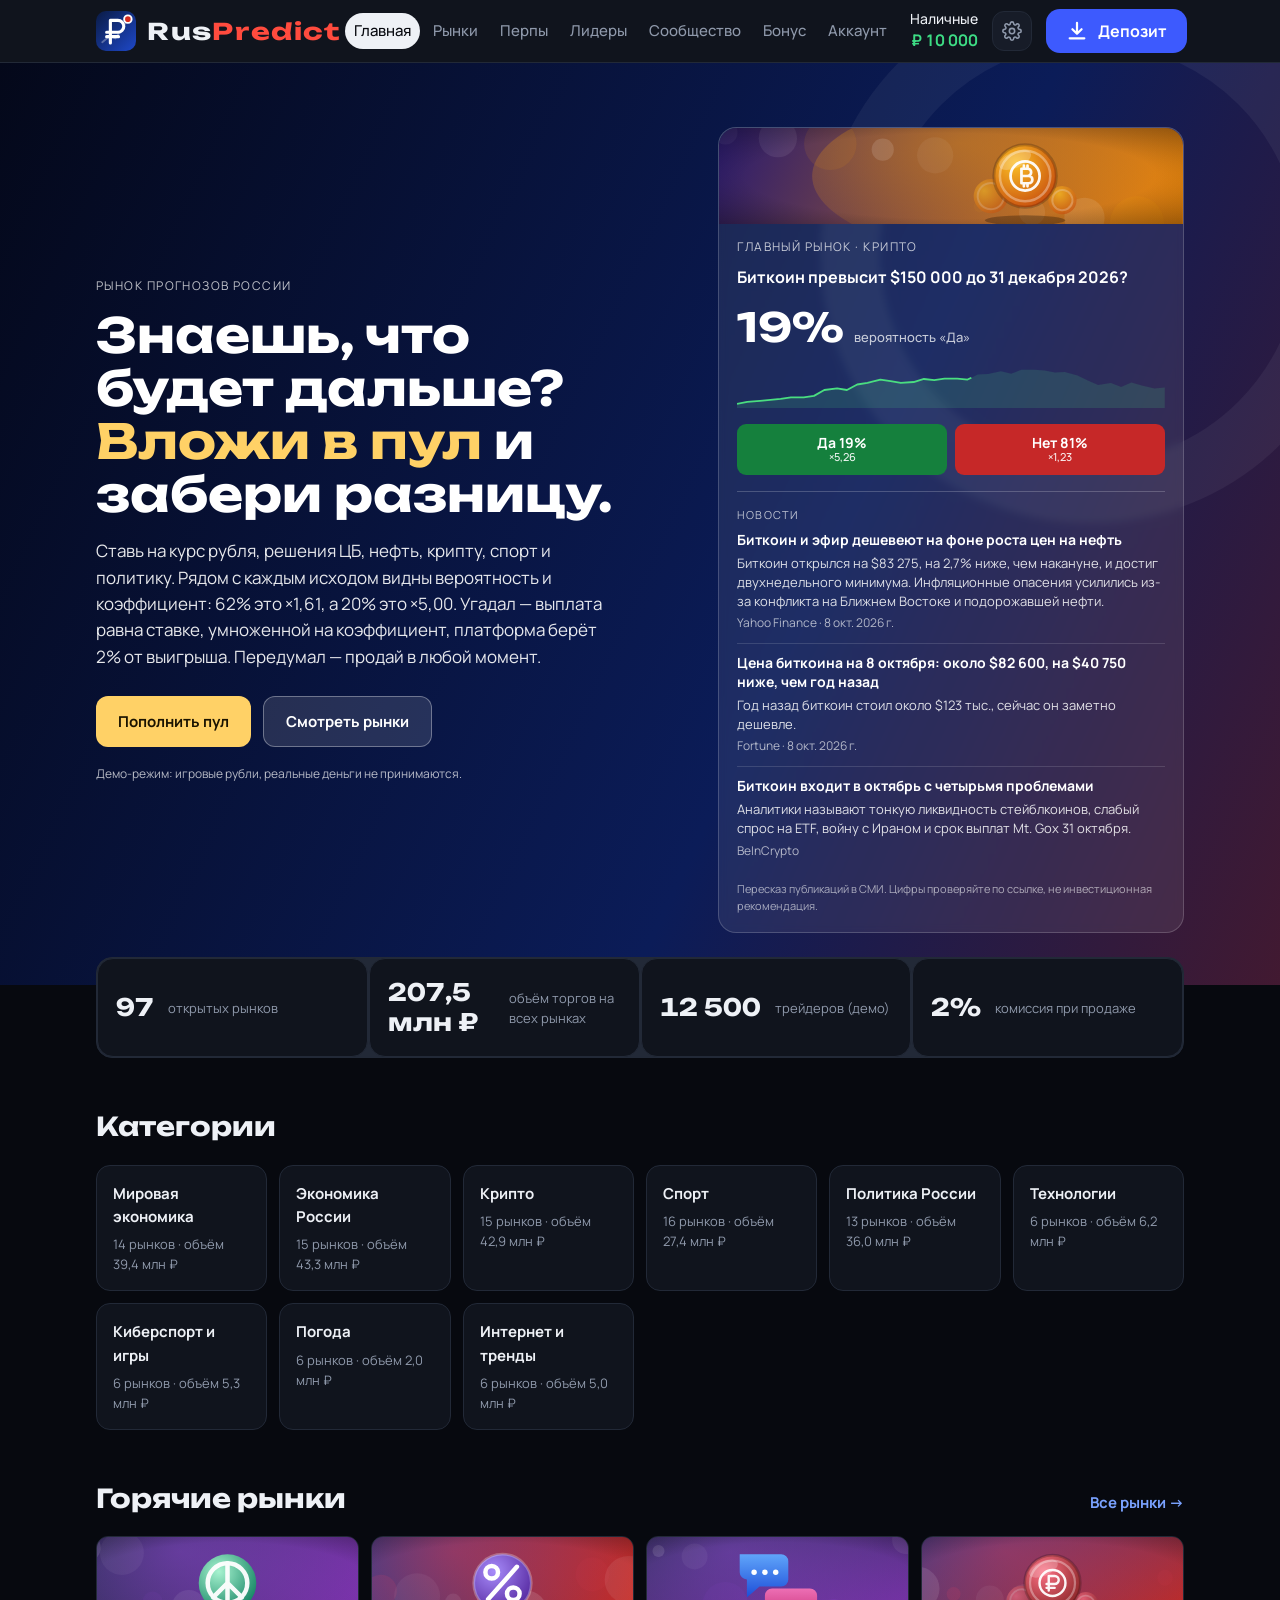
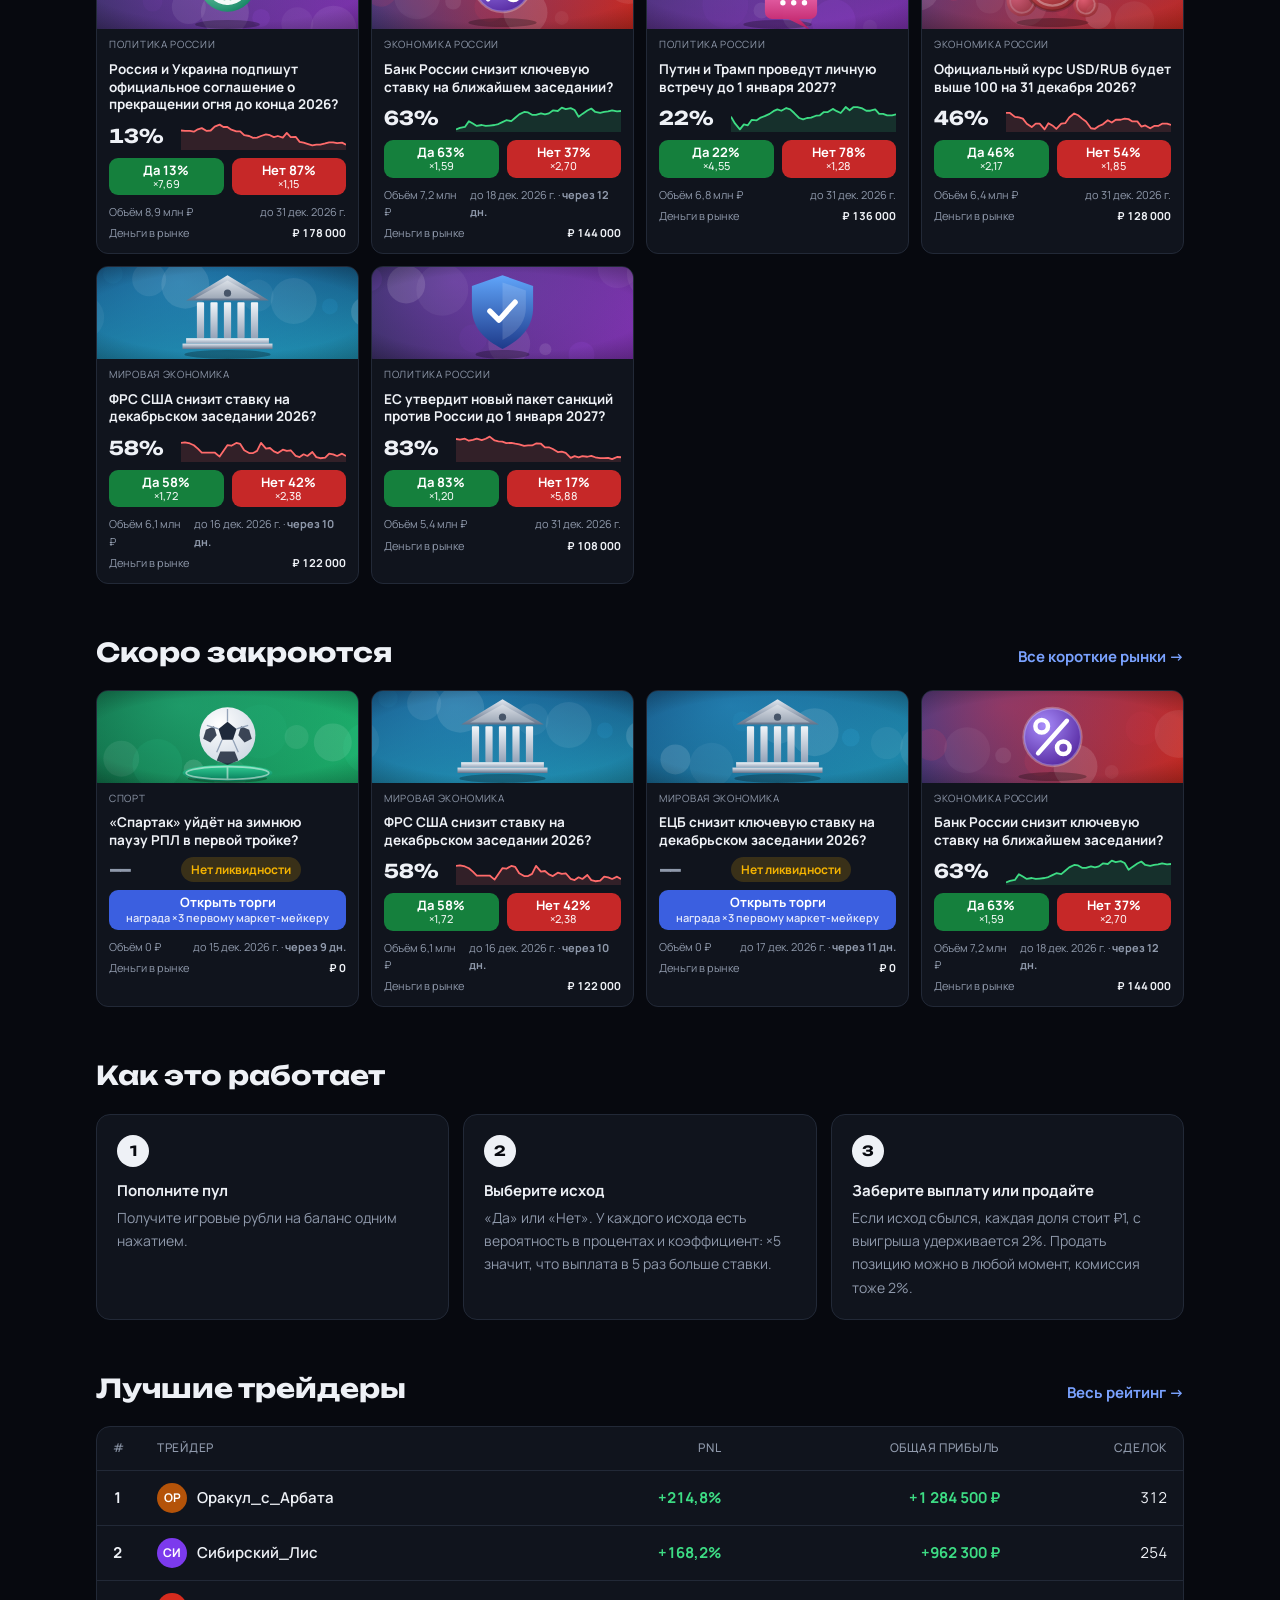
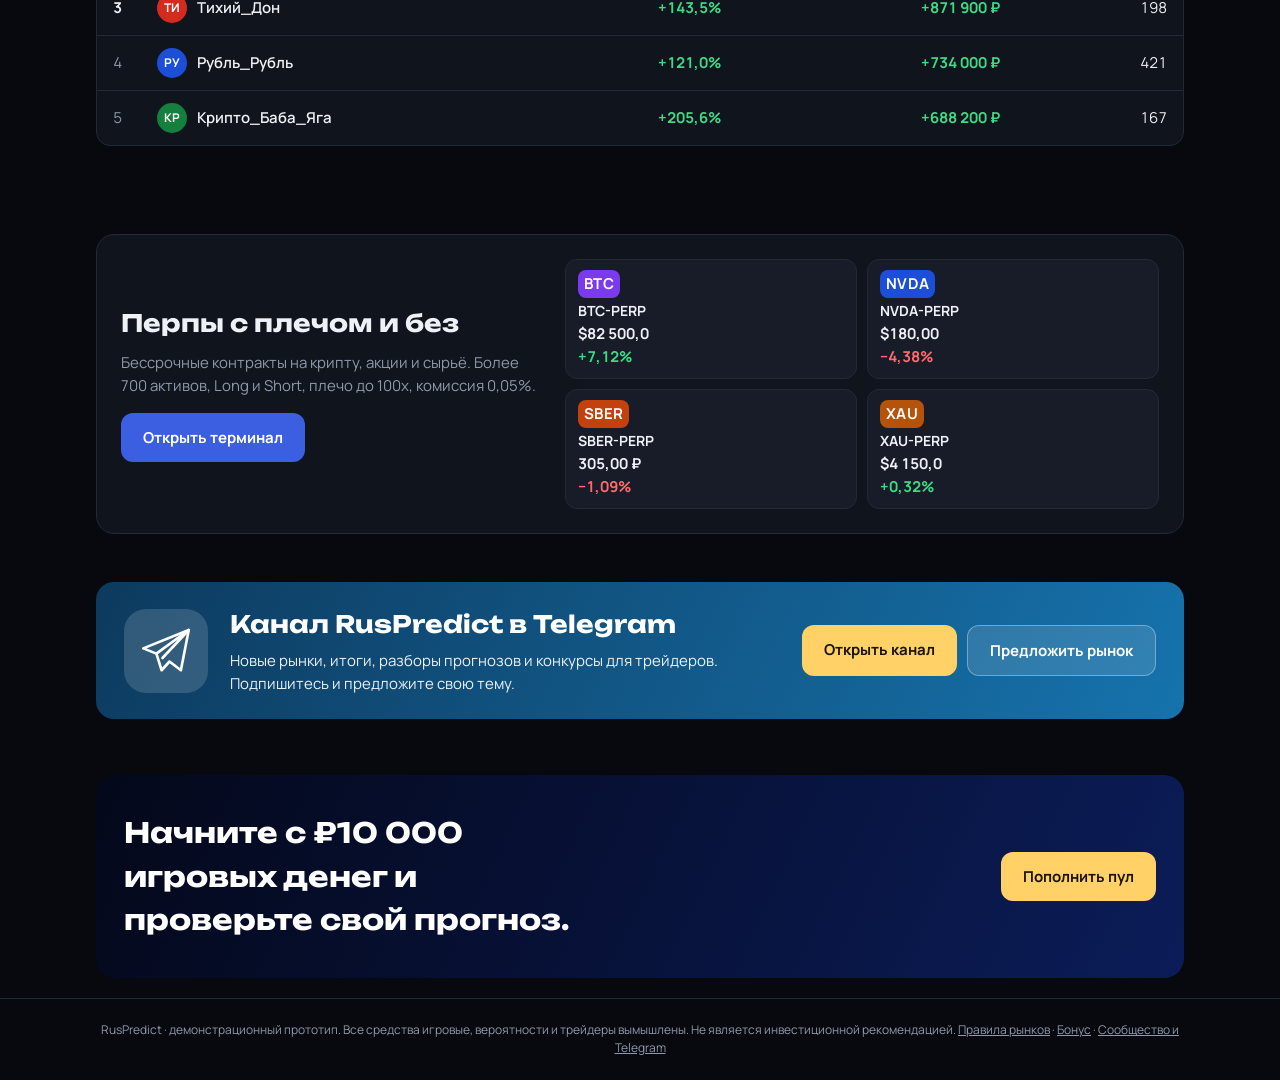
==== commit 5daf60a3: "Market images: new illustrated 3D-style scenes (46 subjects) replace line icons Co-Authored-By: Clau" ====
--- a/index.html
+++ b/index.html
@@ -62,6 +62,7 @@
   <script src="events.js"></script>
   <script src="rules.js"></script>
   <script src="art.js"></script>
+  <script src="scenes.js"></script>
   <script src="assets.js"></script>
   <script src="perps.js"></script>
   <script src="app.js"></script>
--- a/styles.css
+++ b/styles.css
@@ -407,7 +407,7 @@
 /* компактные карточки рынков */
 .grid{grid-template-columns:repeat(auto-fill,minmax(250px,1fr));gap:12px}
 .card{padding:12px;gap:8px;border-radius:12px}
-.card .banner{margin:-12px -12px 0;width:calc(100% + 24px);height:64px}
+.card .banner{margin:-12px -12px 0;width:calc(100% + 24px);height:92px}
 .card h3{font-size:13.5px;line-height:1.3}
 .card .cat{font-size:10px}
 .card .pct{font-size:19px;min-width:60px}
@@ -1147,7 +1147,7 @@
 
 /* =====================================================================
    ДИЗАЙНЫ САЙТА и подвижные анимации (Настройки → Дизайн сайта)
-   classic — прежний вид; kalshi, polymarket, aurora, terminal — новые.
+   classic — прежний вид; malachite, azure, aurora, terminal — новые.
    ===================================================================== */
 @keyframes rise{from{opacity:0;transform:translateY(16px)}}
 @keyframes flUp{from{color:var(--yes);text-shadow:0 0 14px var(--yes)}}
@@ -1204,76 +1204,76 @@
 .pbar-mini i{display:block;height:100%;border-radius:5px;background:var(--yes);transition:width .8s cubic-bezier(.2,.7,.2,1)}
 :root:not([data-design="classic"]) .pbar-mini{display:block}
 
-/* ---------- KALSHI ---------- */
-:root[data-design="kalshi"]{
+/* ---------- МАЛАХИТ ---------- */
+:root[data-design="malachite"]{
   --bg:#090b0d; --card:#0f1215; --ink:#f3f5f6; --muted:#8a9199; --line:#1d2227; --soft:#151a1e;
   --brand:#28cc95; --brand-fill:#28cc95; --on-brand:#04140d; --yes:#28cc95; --no:#ff5d6c; --red:#28cc95;
   --display:"Barlow Condensed","Inter",system-ui,sans-serif; --body:"Inter",system-ui,sans-serif;
   --hero-a:#090b0d; --hero-b:#0c1a15; --hero-c:#0b3a2b;
 }
-:root[data-design="kalshi"][data-theme="light"]{--bg:#f6f7f8;--card:#fff;--ink:#0b0e11;--muted:#667078;--line:#e3e6e9;--soft:#eef1f3;--brand:#0f9f72;--brand-fill:#0f9f72;--on-brand:#fff;--yes:#0f9f72;--no:#e5384a;--hero-a:#0b0e11;--hero-b:#0f2a21;--hero-c:#0c5a42}
-@media (prefers-color-scheme:light){:root[data-design="kalshi"][data-theme="system"]{--bg:#f6f7f8;--card:#fff;--ink:#0b0e11;--muted:#667078;--line:#e3e6e9;--soft:#eef1f3;--brand:#0f9f72;--brand-fill:#0f9f72;--on-brand:#fff;--yes:#0f9f72;--no:#e5384a}}
-[data-design="kalshi"] body::before{content:"";position:fixed;top:0;left:0;right:0;height:3px;z-index:80;background:linear-gradient(90deg,#1a9d73,#28cc95 30%,#9dfbd9 50%,#28cc95 70%,#1a9d73);background-size:200% 100%}
-[data-design="kalshi"][data-motion="on"] body::before{animation:shineBar 5s linear infinite}
-[data-design="kalshi"] .topbar{background:var(--bg)}
-[data-design="kalshi"] h1,[data-design="kalshi"] h2,[data-design="kalshi"] h3{font-weight:600;letter-spacing:.01em}
-[data-design="kalshi"] .page-title{font-size:clamp(34px,5vw,52px);padding-top:30px}
-[data-design="kalshi"] .logo{font-weight:700;letter-spacing:.01em}
-[data-design="kalshi"] .nav a{text-transform:uppercase;letter-spacing:.09em;font-size:13px;font-weight:700}
-[data-design="kalshi"] .nav a.on{color:var(--brand)}
-[data-design="kalshi"] .nav-pill{background:color-mix(in srgb,var(--brand) 16%,transparent);box-shadow:inset 0 0 0 1px color-mix(in srgb,var(--brand) 45%,transparent)}
-[data-design="kalshi"] .dep-btn,[data-design="kalshi"] .acp-dep{background:var(--brand);color:var(--on-brand);border-radius:99px}
-[data-design="kalshi"] .dep-btn:hover{background:#4ee0ad}
-[data-design="kalshi"] .pbtn,[data-design="kalshi"] .submit,[data-design="kalshi"] .cta,[data-design="kalshi"] .tab,[data-design="kalshi"] .chip,[data-design="kalshi"] .sbtn{border-radius:99px}
-[data-design="kalshi"] .hero{background:radial-gradient(900px 420px at 88% -10%,#28cc9540,transparent 70%),radial-gradient(600px 300px at 0% 110%,#28cc9522,transparent 70%),#090b0d}
-[data-design="kalshi"] .hero h1 em{color:var(--brand)}
-[data-design="kalshi"] .hero::after{border-color:#28cc9514}
-[data-design="kalshi"] .cta.primary{background:var(--brand);color:var(--on-brand)}
-[data-design="kalshi"] .cta.primary:hover{background:#4ee0ad}
-[data-design="kalshi"] .card{border-radius:18px}
-[data-design="kalshi"] .card:hover{border-color:color-mix(in srgb,var(--brand) 55%,var(--line));box-shadow:0 10px 34px color-mix(in srgb,var(--brand) 14%,transparent)}
-[data-design="kalshi"] .btn{border-radius:99px;border:1px solid transparent}
-[data-design="kalshi"] .btn.yes{background:color-mix(in srgb,var(--yes) 14%,transparent);color:var(--yes);border-color:color-mix(in srgb,var(--yes) 40%,transparent)}
-[data-design="kalshi"] .btn.no{background:color-mix(in srgb,var(--no) 14%,transparent);color:var(--no);border-color:color-mix(in srgb,var(--no) 40%,transparent)}
-[data-design="kalshi"] .btn.yes:hover{background:var(--yes);color:var(--on-brand)}
-[data-design="kalshi"] .btn.no:hover{background:var(--no);color:#fff}
-[data-design="kalshi"] .tab.active{background:var(--brand);color:var(--on-brand);border-color:var(--brand)}
-[data-design="kalshi"] .tk-live::before,[data-design="kalshi"] .tk-i:first-child::before{content:""}
-[data-design="kalshi"] .ticker{background:var(--bg)}
-
-/* ---------- POLYMARKET ---------- */
-:root[data-design="polymarket"]{
+:root[data-design="malachite"][data-theme="light"]{--bg:#f6f7f8;--card:#fff;--ink:#0b0e11;--muted:#667078;--line:#e3e6e9;--soft:#eef1f3;--brand:#0f9f72;--brand-fill:#0f9f72;--on-brand:#fff;--yes:#0f9f72;--no:#e5384a;--hero-a:#0b0e11;--hero-b:#0f2a21;--hero-c:#0c5a42}
+@media (prefers-color-scheme:light){:root[data-design="malachite"][data-theme="system"]{--bg:#f6f7f8;--card:#fff;--ink:#0b0e11;--muted:#667078;--line:#e3e6e9;--soft:#eef1f3;--brand:#0f9f72;--brand-fill:#0f9f72;--on-brand:#fff;--yes:#0f9f72;--no:#e5384a}}
+[data-design="malachite"] body::before{content:"";position:fixed;top:0;left:0;right:0;height:3px;z-index:80;background:linear-gradient(90deg,#1a9d73,#28cc95 30%,#9dfbd9 50%,#28cc95 70%,#1a9d73);background-size:200% 100%}
+[data-design="malachite"][data-motion="on"] body::before{animation:shineBar 5s linear infinite}
+[data-design="malachite"] .topbar{background:var(--bg)}
+[data-design="malachite"] h1,[data-design="malachite"] h2,[data-design="malachite"] h3{font-weight:600;letter-spacing:.01em}
+[data-design="malachite"] .page-title{font-size:clamp(34px,5vw,52px);padding-top:30px}
+[data-design="malachite"] .logo{font-weight:700;letter-spacing:.01em}
+[data-design="malachite"] .nav a{text-transform:uppercase;letter-spacing:.09em;font-size:13px;font-weight:700}
+[data-design="malachite"] .nav a.on{color:var(--brand)}
+[data-design="malachite"] .nav-pill{background:color-mix(in srgb,var(--brand) 16%,transparent);box-shadow:inset 0 0 0 1px color-mix(in srgb,var(--brand) 45%,transparent)}
+[data-design="malachite"] .dep-btn,[data-design="malachite"] .acp-dep{background:var(--brand);color:var(--on-brand);border-radius:99px}
+[data-design="malachite"] .dep-btn:hover{background:#4ee0ad}
+[data-design="malachite"] .pbtn,[data-design="malachite"] .submit,[data-design="malachite"] .cta,[data-design="malachite"] .tab,[data-design="malachite"] .chip,[data-design="malachite"] .sbtn{border-radius:99px}
+[data-design="malachite"] .hero{background:radial-gradient(900px 420px at 88% -10%,#28cc9540,transparent 70%),radial-gradient(600px 300px at 0% 110%,#28cc9522,transparent 70%),#090b0d}
+[data-design="malachite"] .hero h1 em{color:var(--brand)}
+[data-design="malachite"] .hero::after{border-color:#28cc9514}
+[data-design="malachite"] .cta.primary{background:var(--brand);color:var(--on-brand)}
+[data-design="malachite"] .cta.primary:hover{background:#4ee0ad}
+[data-design="malachite"] .card{border-radius:18px}
+[data-design="malachite"] .card:hover{border-color:color-mix(in srgb,var(--brand) 55%,var(--line));box-shadow:0 10px 34px color-mix(in srgb,var(--brand) 14%,transparent)}
+[data-design="malachite"] .btn{border-radius:99px;border:1px solid transparent}
+[data-design="malachite"] .btn.yes{background:color-mix(in srgb,var(--yes) 14%,transparent);color:var(--yes);border-color:color-mix(in srgb,var(--yes) 40%,transparent)}
+[data-design="malachite"] .btn.no{background:color-mix(in srgb,var(--no) 14%,transparent);color:var(--no);border-color:color-mix(in srgb,var(--no) 40%,transparent)}
+[data-design="malachite"] .btn.yes:hover{background:var(--yes);color:var(--on-brand)}
+[data-design="malachite"] .btn.no:hover{background:var(--no);color:#fff}
+[data-design="malachite"] .tab.active{background:var(--brand);color:var(--on-brand);border-color:var(--brand)}
+[data-design="malachite"] .tk-live::before,[data-design="malachite"] .tk-i:first-child::before{content:""}
+[data-design="malachite"] .ticker{background:var(--bg)}
+
+/* ---------- ЛАЗУРЬ ---------- */
+:root[data-design="azure"]{
   --bg:#0e1620; --card:#172230; --ink:#f1f5f9; --muted:#8c9db1; --line:#26364a; --soft:#1d2b3b;
   --brand:#4fb1ee; --brand-fill:#2c9cdc; --on-brand:#fff; --yes:#3cc477; --no:#ff7a3d; --red:#4fb1ee;
   --display:"Inter",system-ui,sans-serif; --body:"Inter",system-ui,sans-serif;
   --hero-a:#0b1622; --hero-b:#10304d; --hero-c:#1b6aa6;
 }
-:root[data-design="polymarket"][data-theme="light"]{--bg:#f3f6f9;--card:#fff;--ink:#0f1923;--muted:#5b6b7d;--line:#e1e7ee;--soft:#eef2f6;--brand:#1f8fd0;--brand-fill:#1f8fd0;--yes:#1f9d55;--no:#d9480f;--hero-a:#0f2236;--hero-b:#164a74;--hero-c:#2c9cdc}
-@media (prefers-color-scheme:light){:root[data-design="polymarket"][data-theme="system"]{--bg:#f3f6f9;--card:#fff;--ink:#0f1923;--muted:#5b6b7d;--line:#e1e7ee;--soft:#eef2f6;--brand:#1f8fd0;--brand-fill:#1f8fd0;--yes:#1f9d55;--no:#d9480f}}
-[data-design="polymarket"] h1,[data-design="polymarket"] h2,[data-design="polymarket"] h3{font-weight:700;letter-spacing:-.02em}
-[data-design="polymarket"] .topbar{background:color-mix(in srgb,var(--card) 88%,transparent);backdrop-filter:blur(10px)}
-[data-design="polymarket"] .nav a{font-weight:600}
-[data-design="polymarket"] .nav a.on{color:#fff}
-[data-design="polymarket"] .nav-pill{background:var(--brand-fill);box-shadow:0 4px 16px color-mix(in srgb,var(--brand-fill) 45%,transparent)}
-[data-design="polymarket"] .dep-btn{background:var(--brand-fill);border-radius:12px}
-[data-design="polymarket"] .dep-btn:hover{background:#2487c3}
-[data-design="polymarket"] .card,[data-design="polymarket"] .panel{border-radius:16px}
-[data-design="polymarket"] .card{box-shadow:0 1px 0 #ffffff08 inset,0 2px 10px #0003}
-[data-design="polymarket"] .card:hover{box-shadow:0 14px 34px #0005;border-color:color-mix(in srgb,var(--brand) 50%,var(--line))}
-[data-design="polymarket"] .card .pct{color:var(--ink)}
-[data-design="polymarket"] .btn{border-radius:10px;font-weight:700}
-[data-design="polymarket"] .btn.yes{background:color-mix(in srgb,var(--yes) 18%,transparent);color:var(--yes)}
-[data-design="polymarket"] .btn.no{background:color-mix(in srgb,var(--no) 18%,transparent);color:var(--no)}
-[data-design="polymarket"] .btn.yes:hover{background:var(--yes);color:#fff}
-[data-design="polymarket"] .btn.no:hover{background:var(--no);color:#fff}
-[data-design="polymarket"] .tab{border-radius:10px;background:transparent;border-color:transparent;color:var(--muted);font-weight:600}
-[data-design="polymarket"] .tab:hover{color:var(--ink);background:var(--soft)}
-[data-design="polymarket"] .tab.active{background:var(--soft);color:var(--ink);border-color:var(--line)}
-[data-design="polymarket"] .hero{background:radial-gradient(800px 380px at 80% 0%,#2c9cdc55,transparent 70%),linear-gradient(120deg,var(--hero-a),var(--hero-b))}
-[data-design="polymarket"] .hero h1 em{color:#7ccbff}
-[data-design="polymarket"] .cta.primary{background:var(--brand-fill);color:#fff}
-[data-design="polymarket"] .cta.primary:hover{background:#2487c3}
-[data-design="polymarket"] .pbar-mini{height:6px}
+:root[data-design="azure"][data-theme="light"]{--bg:#f3f6f9;--card:#fff;--ink:#0f1923;--muted:#5b6b7d;--line:#e1e7ee;--soft:#eef2f6;--brand:#1f8fd0;--brand-fill:#1f8fd0;--yes:#1f9d55;--no:#d9480f;--hero-a:#0f2236;--hero-b:#164a74;--hero-c:#2c9cdc}
+@media (prefers-color-scheme:light){:root[data-design="azure"][data-theme="system"]{--bg:#f3f6f9;--card:#fff;--ink:#0f1923;--muted:#5b6b7d;--line:#e1e7ee;--soft:#eef2f6;--brand:#1f8fd0;--brand-fill:#1f8fd0;--yes:#1f9d55;--no:#d9480f}}
+[data-design="azure"] h1,[data-design="azure"] h2,[data-design="azure"] h3{font-weight:700;letter-spacing:-.02em}
+[data-design="azure"] .topbar{background:color-mix(in srgb,var(--card) 88%,transparent);backdrop-filter:blur(10px)}
+[data-design="azure"] .nav a{font-weight:600}
+[data-design="azure"] .nav a.on{color:#fff}
+[data-design="azure"] .nav-pill{background:var(--brand-fill);box-shadow:0 4px 16px color-mix(in srgb,var(--brand-fill) 45%,transparent)}
+[data-design="azure"] .dep-btn{background:var(--brand-fill);border-radius:12px}
+[data-design="azure"] .dep-btn:hover{background:#2487c3}
+[data-design="azure"] .card,[data-design="azure"] .panel{border-radius:16px}
+[data-design="azure"] .card{box-shadow:0 1px 0 #ffffff08 inset,0 2px 10px #0003}
+[data-design="azure"] .card:hover{box-shadow:0 14px 34px #0005;border-color:color-mix(in srgb,var(--brand) 50%,var(--line))}
+[data-design="azure"] .card .pct{color:var(--ink)}
+[data-design="azure"] .btn{border-radius:10px;font-weight:700}
+[data-design="azure"] .btn.yes{background:color-mix(in srgb,var(--yes) 18%,transparent);color:var(--yes)}
+[data-design="azure"] .btn.no{background:color-mix(in srgb,var(--no) 18%,transparent);color:var(--no)}
+[data-design="azure"] .btn.yes:hover{background:var(--yes);color:#fff}
+[data-design="azure"] .btn.no:hover{background:var(--no);color:#fff}
+[data-design="azure"] .tab{border-radius:10px;background:transparent;border-color:transparent;color:var(--muted);font-weight:600}
+[data-design="azure"] .tab:hover{color:var(--ink);background:var(--soft)}
+[data-design="azure"] .tab.active{background:var(--soft);color:var(--ink);border-color:var(--line)}
+[data-design="azure"] .hero{background:radial-gradient(800px 380px at 80% 0%,#2c9cdc55,transparent 70%),linear-gradient(120deg,var(--hero-a),var(--hero-b))}
+[data-design="azure"] .hero h1 em{color:#7ccbff}
+[data-design="azure"] .cta.primary{background:var(--brand-fill);color:#fff}
+[data-design="azure"] .cta.primary:hover{background:#2487c3}
+[data-design="azure"] .pbar-mini{height:6px}
 
 /* ---------- AURORA (стекло и неон, всегда тёмная) ---------- */
 :root[data-design="aurora"]{
@@ -1351,8 +1351,8 @@
 .dz-prev i:nth-child(2){width:70%;animation-delay:.3s}.dz-prev i:nth-child(3){width:50%;animation-delay:.6s}
 .dz-prev u{position:absolute;right:10px;top:10px;width:9px;height:9px;border-radius:50%;animation:dzdot 1.4s infinite}
 .dz-prev[data-pv="classic"]{background:#07090f}.dz-prev[data-pv="classic"] i{background:#3b5fe0}.dz-prev[data-pv="classic"] u{background:#ff4b3e}
-.dz-prev[data-pv="kalshi"]{background:#090b0d;box-shadow:inset 0 3px 0 #28cc95}.dz-prev[data-pv="kalshi"] i{background:#28cc95;border-radius:99px}.dz-prev[data-pv="kalshi"] u{background:#28cc95}
-.dz-prev[data-pv="polymarket"]{background:#0e1620}.dz-prev[data-pv="polymarket"] i{background:linear-gradient(90deg,#3cc477 70%,#ff7a3d 70%)}.dz-prev[data-pv="polymarket"] u{background:#2c9cdc}
+.dz-prev[data-pv="malachite"]{background:#090b0d;box-shadow:inset 0 3px 0 #28cc95}.dz-prev[data-pv="malachite"] i{background:#28cc95;border-radius:99px}.dz-prev[data-pv="malachite"] u{background:#28cc95}
+.dz-prev[data-pv="azure"]{background:#0e1620}.dz-prev[data-pv="azure"] i{background:linear-gradient(90deg,#3cc477 70%,#ff7a3d 70%)}.dz-prev[data-pv="azure"] u{background:#2c9cdc}
 .dz-prev[data-pv="aurora"]{background:radial-gradient(circle at 20% 20%,#6d5cff88,transparent 60%),radial-gradient(circle at 90% 90%,#ff3d9a77,transparent 55%),#05060f}.dz-prev[data-pv="aurora"] i{background:linear-gradient(90deg,#6d5cff,#22d3ee)}.dz-prev[data-pv="aurora"] u{background:#3dffb0}
 .dz-prev[data-pv="terminal"]{background:#000;box-shadow:inset 0 0 0 1px #ffb000}.dz-prev[data-pv="terminal"] i{background:repeating-linear-gradient(90deg,#ffb000 0 3px,transparent 3px 5px);border-radius:0}.dz-prev[data-pv="terminal"] u{background:#ffb000;border-radius:0}
 .st-mo{margin-top:2px}
